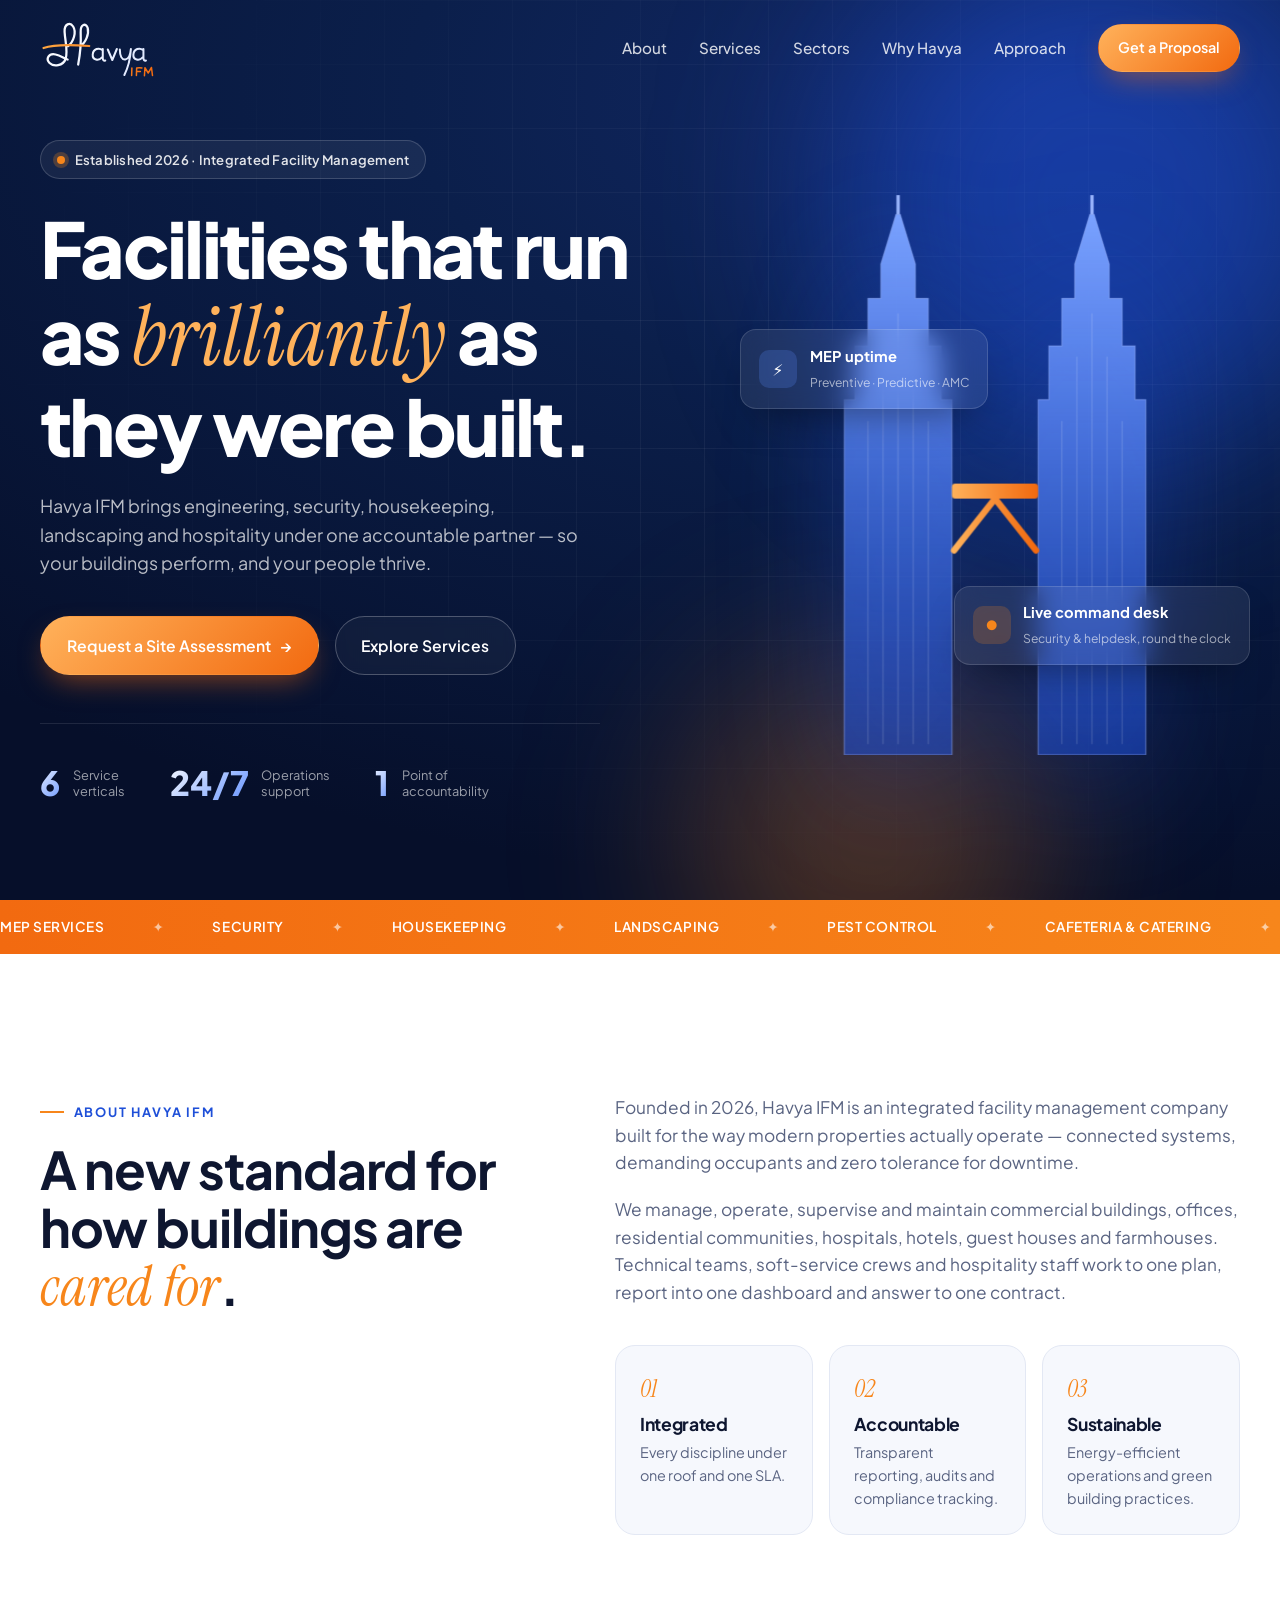
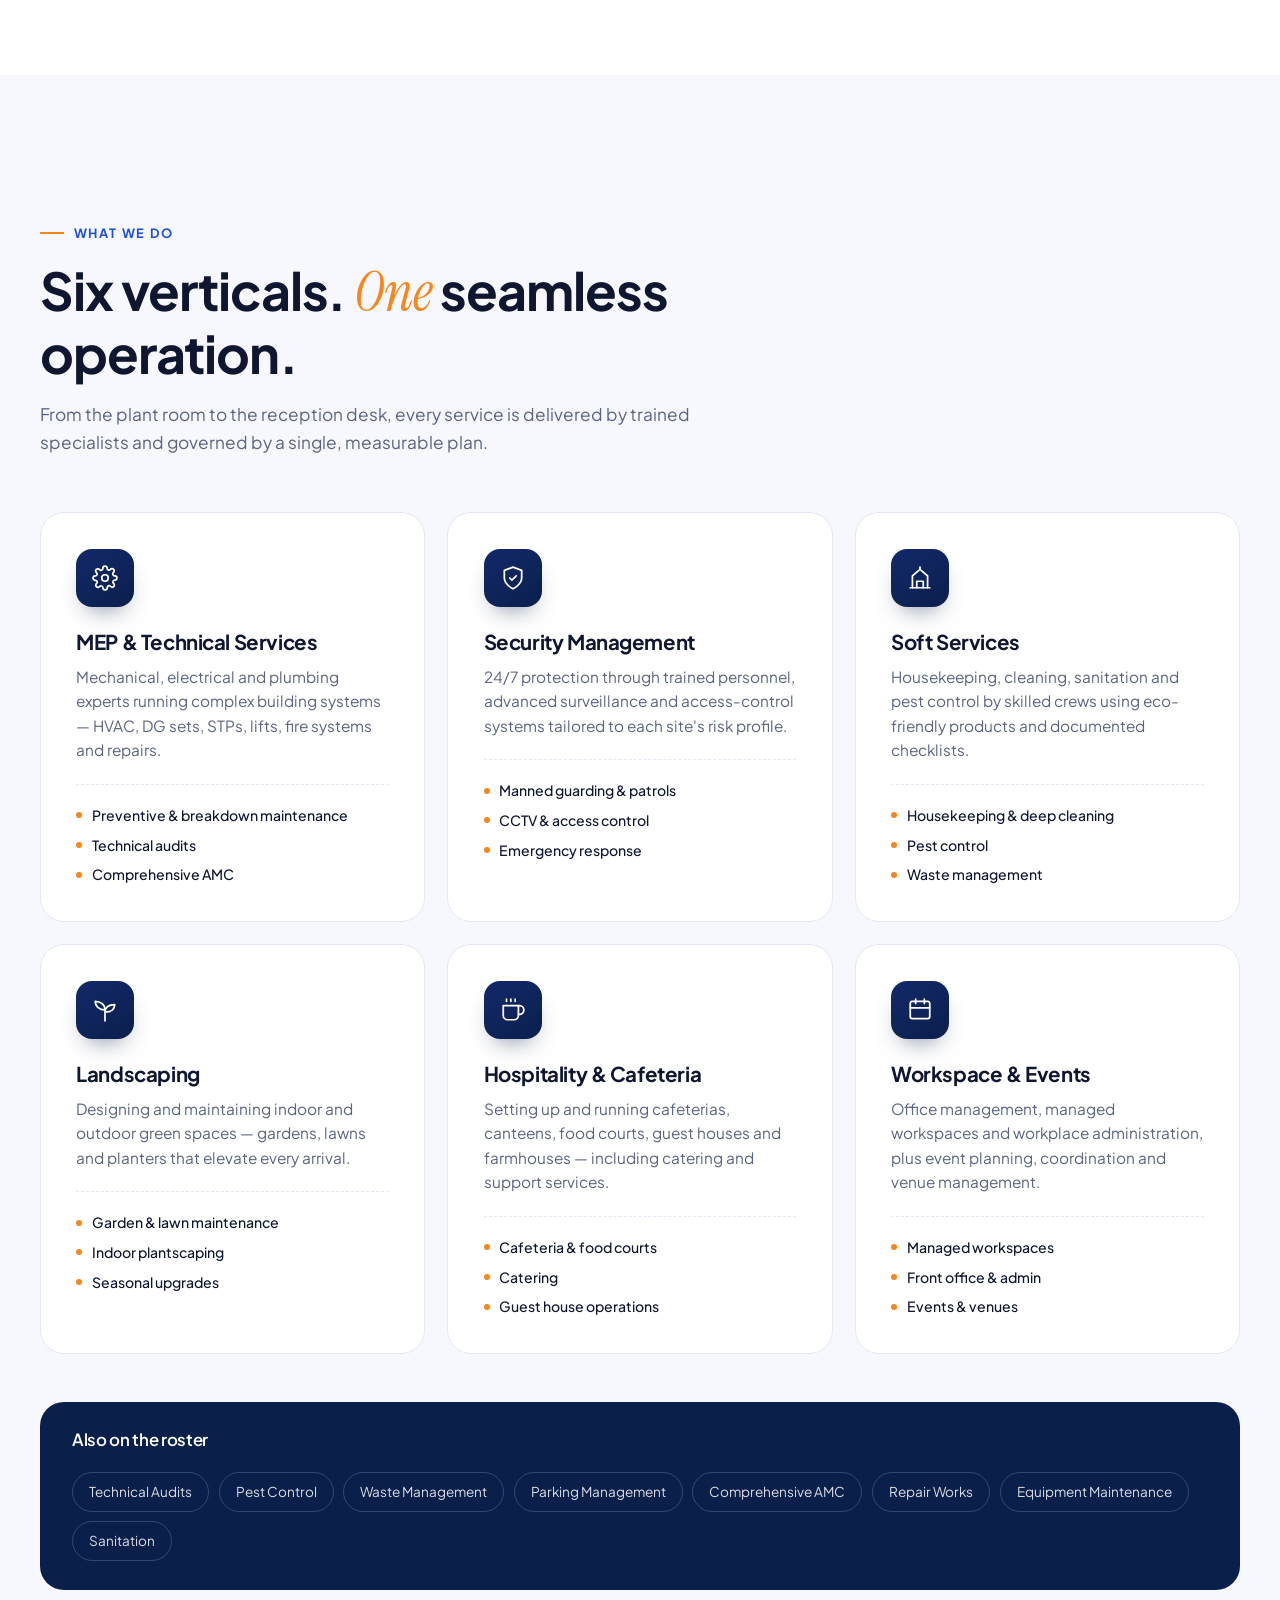
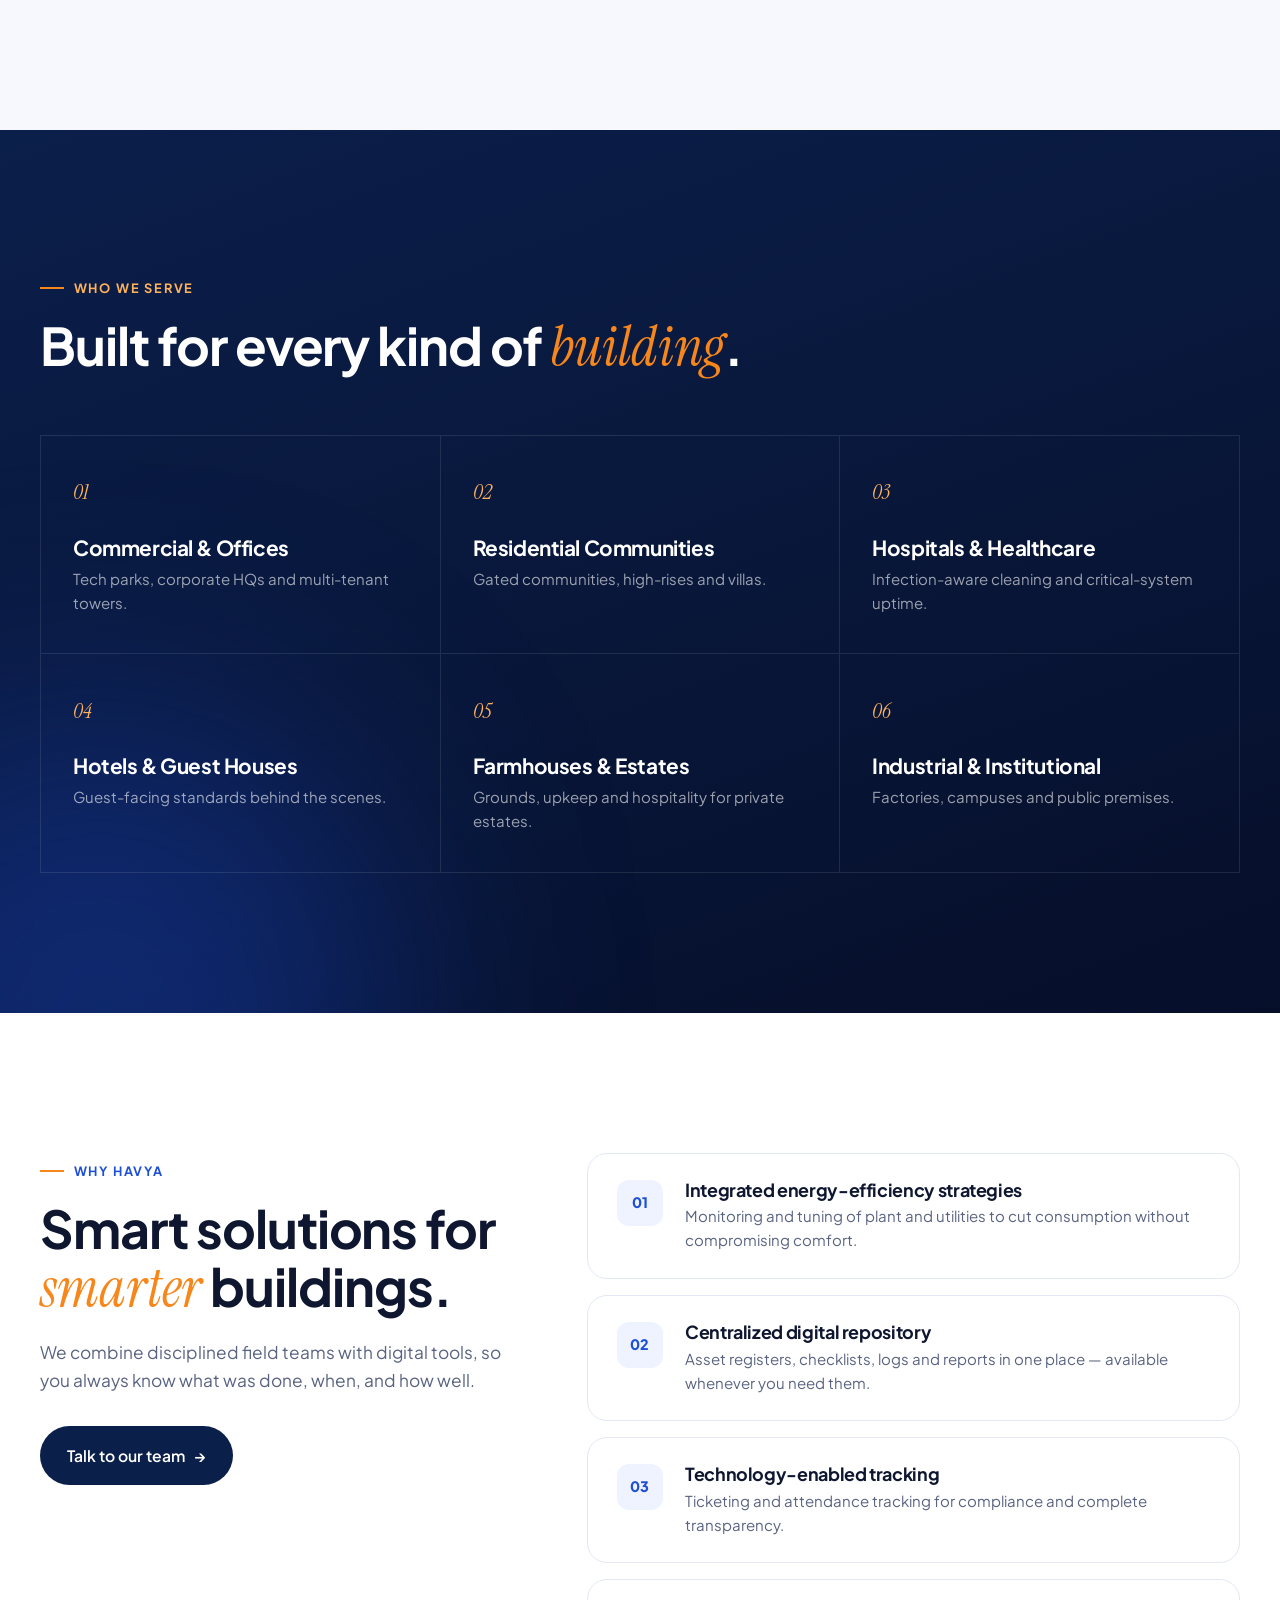
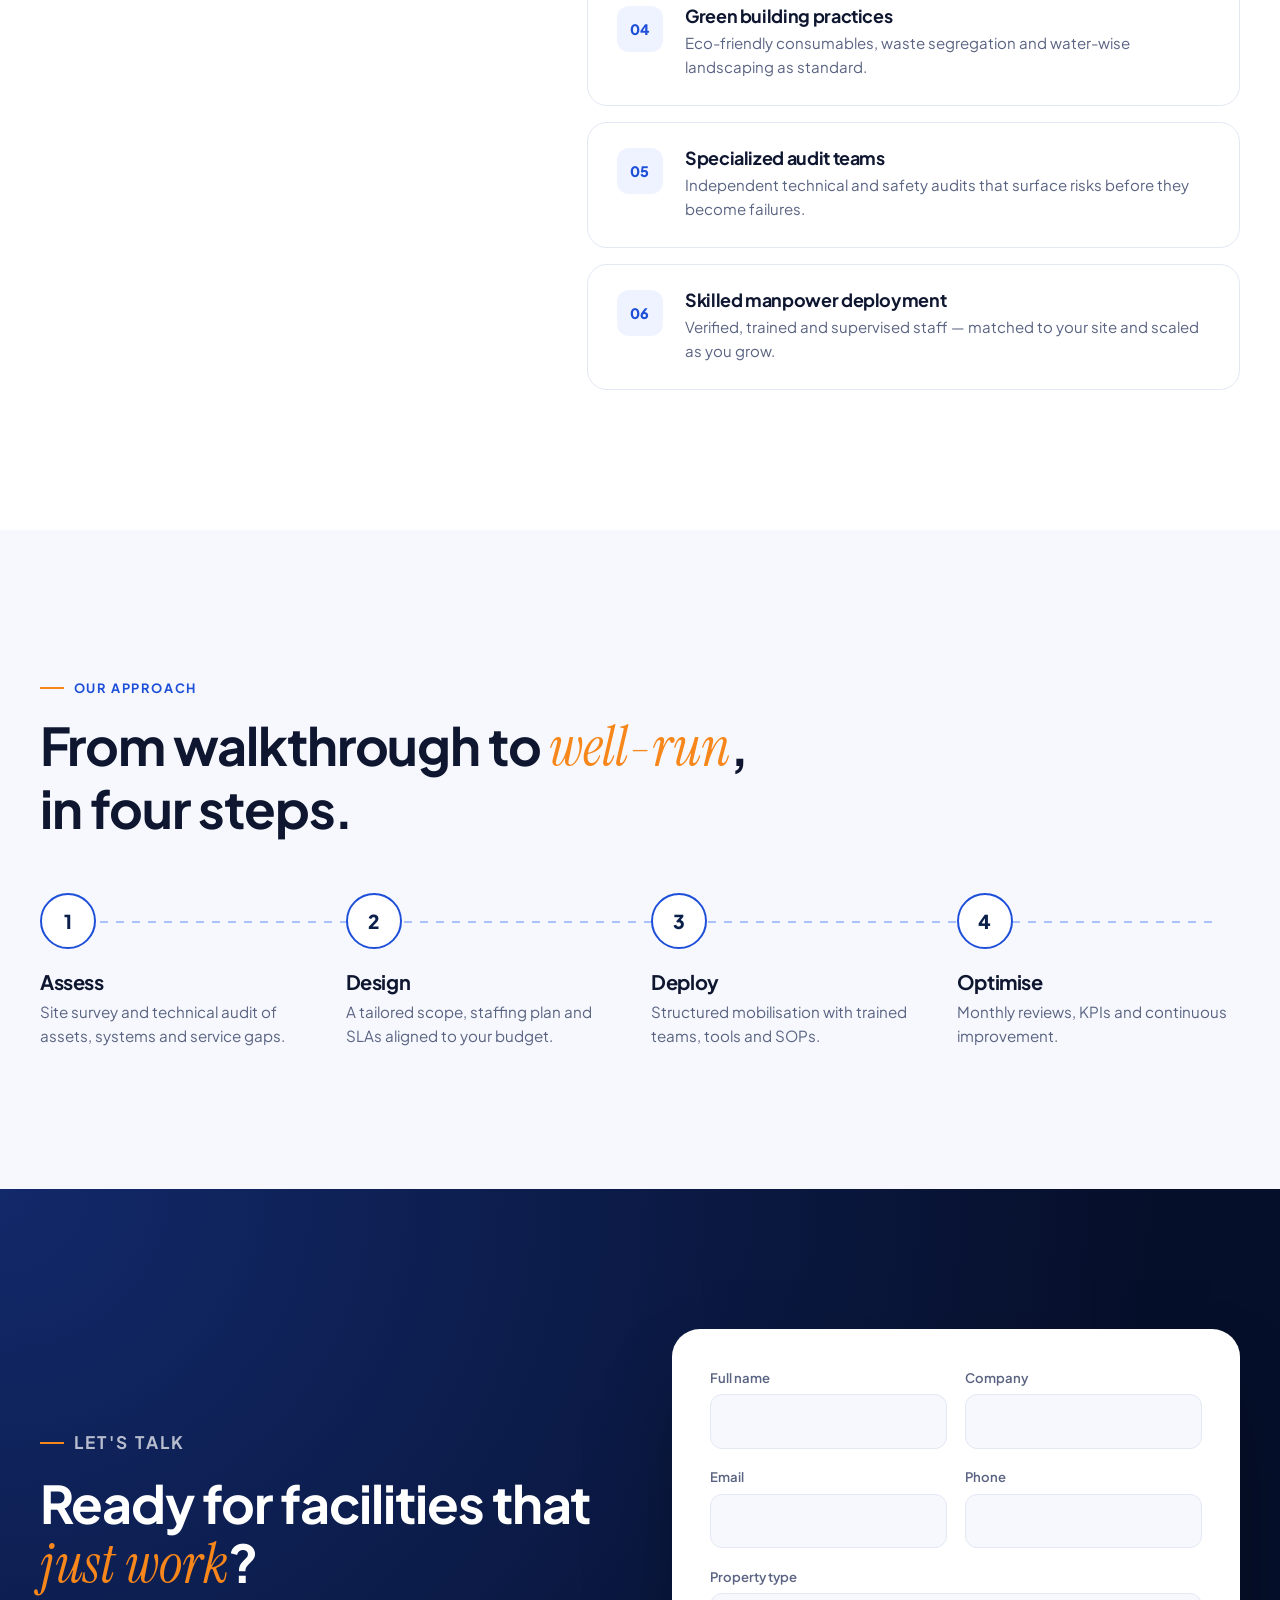
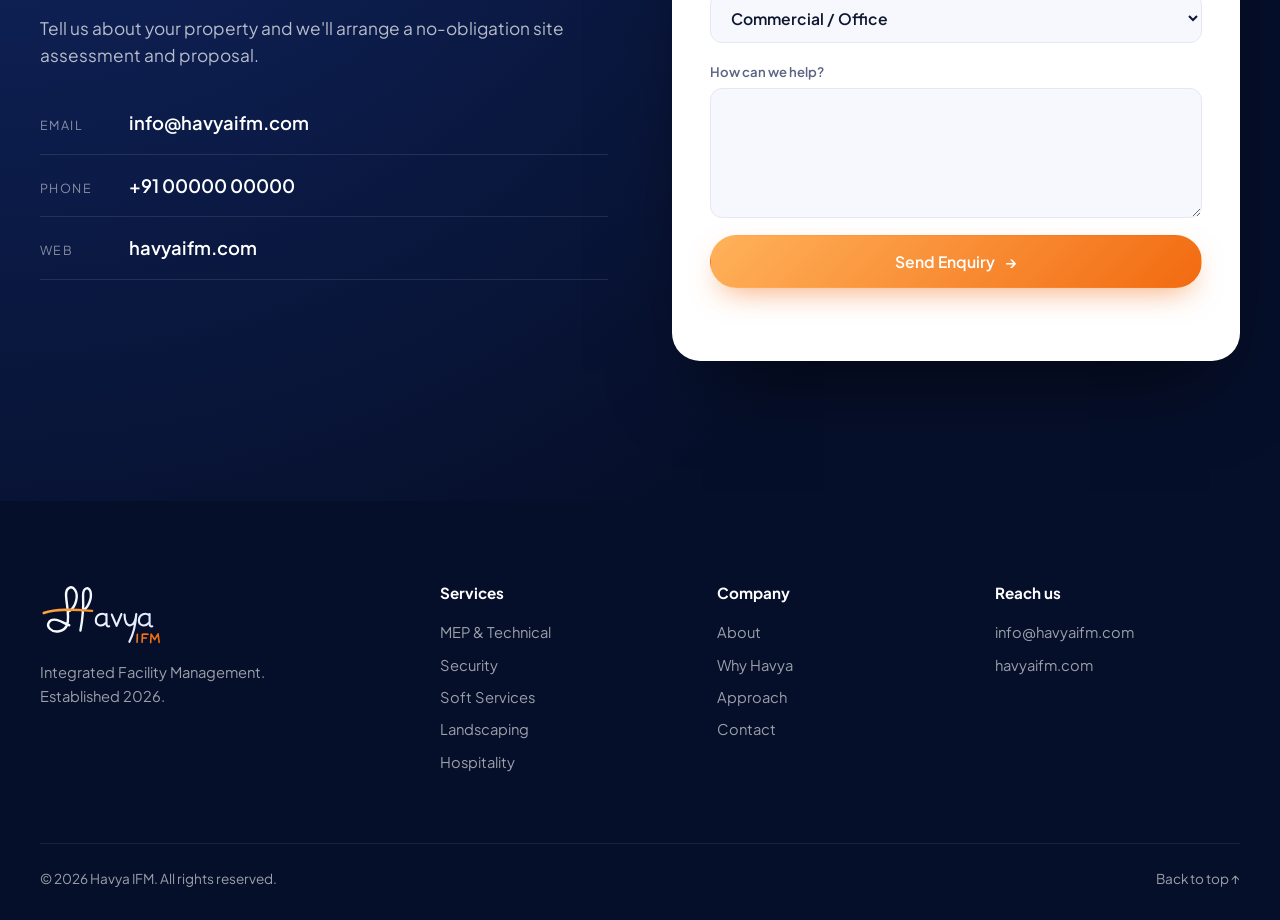
==== index.html @ 8928a9f3 "Havya IFM website: initial static site Co-Authored-By: Claude Opus 5.5 <noreply@anthropic.com>" ====
<!doctype html>
<html lang="en">
<head>
  <meta charset="utf-8">
  <meta name="viewport" content="width=device-width, initial-scale=1">
  <title>Havya IFM — Integrated Facility Management</title>
  <meta name="description" content="Havya IFM delivers integrated facility management — MEP, security, housekeeping, landscaping, hospitality and workspace services for commercial, residential, healthcare and hospitality properties. Established 2026.">
  <meta name="theme-color" content="#0B1F4B">
  <link rel="canonical" href="https://havyaifm.com/">
  <meta property="og:title" content="Havya IFM — Integrated Facility Management">
  <meta property="og:description" content="One partner for every building need. MEP, security, soft services, landscaping, hospitality and more.">
  <meta property="og:url" content="https://havyaifm.com/">
  <meta property="og:type" content="website">
  <link rel="icon" type="image/svg+xml" href="assets/favicon.svg">
  <link rel="preconnect" href="https://fonts.googleapis.com">
  <link rel="preconnect" href="https://fonts.gstatic.com" crossorigin>
  <link href="https://fonts.googleapis.com/css2?family=Plus+Jakarta+Sans:wght@400;500;600;700;800&family=Instrument+Serif:ital@0;1&display=swap" rel="stylesheet">
  <link rel="stylesheet" href="css/styles.css">
</head>
<body>

<!-- ============ HEADER ============ -->
<header class="nav" id="top">
  <div class="container nav__inner">
    <a href="#top" class="nav__brand" aria-label="Havya IFM home">
      <img class="logo logo--light" src="assets/logo-white.svg" alt="Havya IFM">
      <img class="logo logo--dark" src="assets/logo.svg" alt="" aria-hidden="true">
    </a>
    <nav class="nav__links" aria-label="Primary">
      <a href="#about">About</a>
      <a href="#services">Services</a>
      <a href="#sectors">Sectors</a>
      <a href="#why">Why Havya</a>
      <a href="#approach">Approach</a>
    </nav>
    <a href="#contact" class="btn btn--orange btn--sm nav__cta">Get a Proposal</a>
    <button class="nav__toggle" aria-label="Open menu" aria-expanded="false"><span></span><span></span></button>
  </div>
</header>

<!-- ============ HERO ============ -->
<section class="hero">
  <div class="hero__bg" aria-hidden="true">
    <div class="hero__grid"></div>
    <div class="hero__glow hero__glow--blue"></div>
    <div class="hero__glow hero__glow--orange"></div>
  </div>
  <div class="container hero__inner">
    <div class="hero__copy">
      <span class="badge"><span class="badge__dot"></span>Established 2026 · Integrated Facility Management</span>
      <h1>Facilities that run as <em>brilliantly</em> as they were built.</h1>
      <p class="lead">Havya IFM brings engineering, security, housekeeping, landscaping and hospitality under one accountable partner — so your buildings perform, and your people thrive.</p>
      <div class="hero__actions">
        <a href="#contact" class="btn btn--orange">Request a Site Assessment <span aria-hidden="true">→</span></a>
        <a href="#services" class="btn btn--ghost">Explore Services</a>
      </div>
      <ul class="hero__facts">
        <li><strong>6</strong><span>Service<br>verticals</span></li>
        <li><strong>24/7</strong><span>Operations<br>support</span></li>
        <li><strong>1</strong><span>Point of<br>accountability</span></li>
      </ul>
    </div>

    <div class="hero__visual" aria-hidden="true">
      <svg class="towers" viewBox="0 0 420 520" fill="none">
        <defs>
          <linearGradient id="tw" x1="0" y1="0" x2="0" y2="1">
            <stop offset="0" stop-color="#7AA2FF" stop-opacity="1"/>
            <stop offset="1" stop-color="#1E4FD8" stop-opacity=".55"/>
          </linearGradient>
          <linearGradient id="br" x1="0" x2="1">
            <stop offset="0" stop-color="#FFB25B"/><stop offset="1" stop-color="#F26A10"/>
          </linearGradient>
        </defs>
        <g class="tower tower--l">
          <path d="M70 520V190h10v-50h12v-44h12V64l14-46h4l14 46v32h12v44h12v50h10v330z" fill="url(#tw)" stroke="#9DB8FF" stroke-opacity=".5"/>
          <path d="M120 18V0" stroke="#9DB8FF" stroke-width="3"/>
          <g stroke="#fff" stroke-opacity=".18"><path d="M92 210v300M106 150v360M120 110v400M134 150v360M148 210v300"/></g>
        </g>
        <g class="tower tower--r">
          <path d="M250 520V190h10v-50h12v-44h12V64l14-46h4l14 46v32h12v44h12v50h10v330z" fill="url(#tw)" stroke="#9DB8FF" stroke-opacity=".5"/>
          <path d="M300 18V0" stroke="#9DB8FF" stroke-width="3"/>
          <g stroke="#fff" stroke-opacity=".18"><path d="M272 210v300M286 150v360M300 110v400M314 150v360M328 210v300"/></g>
        </g>
        <g class="bridge">
          <rect x="170" y="268" width="80" height="14" rx="3" fill="url(#br)"/>
          <path d="M210 282 172 330M210 282l38 48" stroke="url(#br)" stroke-width="6" stroke-linecap="round"/>
        </g>
      </svg>
      <div class="float-card float-card--a">
        <span class="float-card__icon">⚡</span>
        <div><strong>MEP uptime</strong><small>Preventive · Predictive · AMC</small></div>
      </div>
      <div class="float-card float-card--b">
        <span class="float-card__icon float-card__icon--orange">●</span>
        <div><strong>Live command desk</strong><small>Security & helpdesk, round the clock</small></div>
      </div>
    </div>
  </div>
</section>

<!-- ============ MARQUEE ============ -->
<div class="marquee" aria-hidden="true">
  <div class="marquee__track">
    <span>MEP Services</span><span>Security</span><span>Housekeeping</span><span>Landscaping</span><span>Pest Control</span><span>Cafeteria & Catering</span><span>Workspace Management</span><span>Technical Audits</span><span>Waste Management</span><span>Parking Management</span><span>AMC</span><span>Event Coordination</span>
    <span>MEP Services</span><span>Security</span><span>Housekeeping</span><span>Landscaping</span><span>Pest Control</span><span>Cafeteria & Catering</span><span>Workspace Management</span><span>Technical Audits</span><span>Waste Management</span><span>Parking Management</span><span>AMC</span><span>Event Coordination</span>
  </div>
</div>

<!-- ============ ABOUT ============ -->
<section class="section about" id="about">
  <div class="container about__grid">
    <div class="reveal">
      <p class="eyebrow">About Havya IFM</p>
      <h2>A new standard for how buildings are <em>cared for</em>.</h2>
    </div>
    <div class="about__body reveal">
      <p>Founded in 2026, Havya IFM is an integrated facility management company built for the way modern properties actually operate — connected systems, demanding occupants and zero tolerance for downtime.</p>
      <p>We manage, operate, supervise and maintain commercial buildings, offices, residential communities, hospitals, hotels, guest houses and farmhouses. Technical teams, soft-service crews and hospitality staff work to one plan, report into one dashboard and answer to one contract.</p>
      <div class="pillars">
        <div><span class="pillars__num">01</span><h3>Integrated</h3><p>Every discipline under one roof and one SLA.</p></div>
        <div><span class="pillars__num">02</span><h3>Accountable</h3><p>Transparent reporting, audits and compliance tracking.</p></div>
        <div><span class="pillars__num">03</span><h3>Sustainable</h3><p>Energy-efficient operations and green building practices.</p></div>
      </div>
    </div>
  </div>
</section>

<!-- ============ SERVICES ============ -->
<section class="section services" id="services">
  <div class="container">
    <div class="section__head reveal">
      <p class="eyebrow">What we do</p>
      <h2>Six verticals. <em>One</em> seamless operation.</h2>
      <p class="section__sub">From the plant room to the reception desk, every service is delivered by trained specialists and governed by a single, measurable plan.</p>
    </div>

    <div class="cards">
      <article class="card reveal">
        <div class="card__icon"><svg viewBox="0 0 24 24"><path d="M12 15a3 3 0 1 0 0-6 3 3 0 0 0 0 6Z"/><path d="M19.4 15a1.7 1.7 0 0 0 .3 1.8l.1.1a2 2 0 1 1-2.8 2.8l-.1-.1a1.7 1.7 0 0 0-1.8-.3 1.7 1.7 0 0 0-1 1.5V21a2 2 0 1 1-4 0v-.1a1.7 1.7 0 0 0-1.1-1.5 1.7 1.7 0 0 0-1.8.3l-.1.1a2 2 0 1 1-2.8-2.8l.1-.1a1.7 1.7 0 0 0 .3-1.8 1.7 1.7 0 0 0-1.5-1H3a2 2 0 1 1 0-4h.1a1.7 1.7 0 0 0 1.5-1.1 1.7 1.7 0 0 0-.3-1.8l-.1-.1a2 2 0 1 1 2.8-2.8l.1.1a1.7 1.7 0 0 0 1.8.3H9a1.7 1.7 0 0 0 1-1.5V3a2 2 0 1 1 4 0v.1a1.7 1.7 0 0 0 1 1.5 1.7 1.7 0 0 0 1.8-.3l.1-.1a2 2 0 1 1 2.8 2.8l-.1.1a1.7 1.7 0 0 0-.3 1.8V9a1.7 1.7 0 0 0 1.5 1H21a2 2 0 1 1 0 4h-.1a1.7 1.7 0 0 0-1.5 1Z"/></svg></div>
        <h3>MEP & Technical Services</h3>
        <p>Mechanical, electrical and plumbing experts running complex building systems — HVAC, DG sets, STPs, lifts, fire systems and repairs.</p>
        <ul><li>Preventive & breakdown maintenance</li><li>Technical audits</li><li>Comprehensive AMC</li></ul>
      </article>

      <article class="card reveal">
        <div class="card__icon"><svg viewBox="0 0 24 24"><path d="M12 22s8-4 8-10V5l-8-3-8 3v7c0 6 8 10 8 10Z"/><path d="m9 12 2 2 4-4"/></svg></div>
        <h3>Security Management</h3>
        <p>24/7 protection through trained personnel, advanced surveillance and access-control systems tailored to each site's risk profile.</p>
        <ul><li>Manned guarding & patrols</li><li>CCTV & access control</li><li>Emergency response</li></ul>
      </article>

      <article class="card reveal">
        <div class="card__icon"><svg viewBox="0 0 24 24"><path d="M3 21h18"/><path d="M5 21V10l7-6 7 6v11"/><path d="M9 21v-6h6v6"/><path d="M12 2v2"/></svg></div>
        <h3>Soft Services</h3>
        <p>Housekeeping, cleaning, sanitation and pest control by skilled crews using eco-friendly products and documented checklists.</p>
        <ul><li>Housekeeping & deep cleaning</li><li>Pest control</li><li>Waste management</li></ul>
      </article>

      <article class="card reveal">
        <div class="card__icon"><svg viewBox="0 0 24 24"><path d="M12 22V12"/><path d="M12 12C12 7 8 4 3 4c0 5 4 8 9 8Z"/><path d="M12 14c0-4 3-7 9-7 0 4-3 7-9 7Z"/></svg></div>
        <h3>Landscaping</h3>
        <p>Designing and maintaining indoor and outdoor green spaces — gardens, lawns and planters that elevate every arrival.</p>
        <ul><li>Garden & lawn maintenance</li><li>Indoor plantscaping</li><li>Seasonal upgrades</li></ul>
      </article>

      <article class="card reveal">
        <div class="card__icon"><svg viewBox="0 0 24 24"><path d="M17 8h1a4 4 0 1 1 0 8h-1"/><path d="M3 8h14v9a4 4 0 0 1-4 4H7a4 4 0 0 1-4-4Z"/><path d="M6 2v2M10 2v2M14 2v2"/></svg></div>
        <h3>Hospitality & Cafeteria</h3>
        <p>Setting up and running cafeterias, canteens, food courts, guest houses and farmhouses — including catering and support services.</p>
        <ul><li>Cafeteria & food courts</li><li>Catering</li><li>Guest house operations</li></ul>
      </article>

      <article class="card reveal">
        <div class="card__icon"><svg viewBox="0 0 24 24"><rect x="3" y="4" width="18" height="16" rx="2"/><path d="M3 10h18M8 2v4M16 2v4"/></svg></div>
        <h3>Workspace & Events</h3>
        <p>Office management, managed workspaces and workplace administration, plus event planning, coordination and venue management.</p>
        <ul><li>Managed workspaces</li><li>Front office & admin</li><li>Events & venues</li></ul>
      </article>
    </div>

    <div class="extras reveal">
      <h3>Also on the roster</h3>
      <div class="chips">
        <span>Technical Audits</span><span>Pest Control</span><span>Waste Management</span><span>Parking Management</span><span>Comprehensive AMC</span><span>Repair Works</span><span>Equipment Maintenance</span><span>Sanitation</span>
      </div>
    </div>
  </div>
</section>

<!-- ============ SECTORS ============ -->
<section class="section sectors" id="sectors">
  <div class="container">
    <div class="section__head section__head--light reveal">
      <p class="eyebrow eyebrow--orange">Who we serve</p>
      <h2>Built for every kind of <em>building</em>.</h2>
    </div>
    <div class="sector-grid">
      <div class="sector reveal"><span>01</span><h3>Commercial & Offices</h3><p>Tech parks, corporate HQs and multi-tenant towers.</p></div>
      <div class="sector reveal"><span>02</span><h3>Residential Communities</h3><p>Gated communities, high-rises and villas.</p></div>
      <div class="sector reveal"><span>03</span><h3>Hospitals & Healthcare</h3><p>Infection-aware cleaning and critical-system uptime.</p></div>
      <div class="sector reveal"><span>04</span><h3>Hotels & Guest Houses</h3><p>Guest-facing standards behind the scenes.</p></div>
      <div class="sector reveal"><span>05</span><h3>Farmhouses & Estates</h3><p>Grounds, upkeep and hospitality for private estates.</p></div>
      <div class="sector reveal"><span>06</span><h3>Industrial & Institutional</h3><p>Factories, campuses and public premises.</p></div>
    </div>
  </div>
</section>

<!-- ============ WHY ============ -->
<section class="section why" id="why">
  <div class="container why__grid">
    <div class="why__intro reveal">
      <p class="eyebrow">Why Havya</p>
      <h2>Smart solutions for <em>smarter</em> buildings.</h2>
      <p class="section__sub">We combine disciplined field teams with digital tools, so you always know what was done, when, and how well.</p>
      <a href="#contact" class="btn btn--blue">Talk to our team <span aria-hidden="true">→</span></a>
    </div>
    <ol class="why__list">
      <li class="reveal"><div><h3>Integrated energy-efficiency strategies</h3><p>Monitoring and tuning of plant and utilities to cut consumption without compromising comfort.</p></div></li>
      <li class="reveal"><div><h3>Centralized digital repository</h3><p>Asset registers, checklists, logs and reports in one place — available whenever you need them.</p></div></li>
      <li class="reveal"><div><h3>Technology-enabled tracking</h3><p>Ticketing and attendance tracking for compliance and complete transparency.</p></div></li>
      <li class="reveal"><div><h3>Green building practices</h3><p>Eco-friendly consumables, waste segregation and water-wise landscaping as standard.</p></div></li>
      <li class="reveal"><div><h3>Specialized audit teams</h3><p>Independent technical and safety audits that surface risks before they become failures.</p></div></li>
      <li class="reveal"><div><h3>Skilled manpower deployment</h3><p>Verified, trained and supervised staff — matched to your site and scaled as you grow.</p></div></li>
    </ol>
  </div>
</section>

<!-- ============ APPROACH ============ -->
<section class="section approach" id="approach">
  <div class="container">
    <div class="section__head reveal">
      <p class="eyebrow">Our approach</p>
      <h2>From walkthrough to <em>well-run</em>, in four steps.</h2>
    </div>
    <div class="steps">
      <div class="step reveal"><span class="step__n">1</span><h3>Assess</h3><p>Site survey and technical audit of assets, systems and service gaps.</p></div>
      <div class="step reveal"><span class="step__n">2</span><h3>Design</h3><p>A tailored scope, staffing plan and SLAs aligned to your budget.</p></div>
      <div class="step reveal"><span class="step__n">3</span><h3>Deploy</h3><p>Structured mobilisation with trained teams, tools and SOPs.</p></div>
      <div class="step reveal"><span class="step__n">4</span><h3>Optimise</h3><p>Monthly reviews, KPIs and continuous improvement.</p></div>
    </div>
  </div>
</section>

<!-- ============ CTA / CONTACT ============ -->
<section class="section contact" id="contact">
  <div class="container contact__wrap">
    <div class="contact__info reveal">
      <p class="eyebrow eyebrow--orange">Let's talk</p>
      <h2>Ready for facilities that <em>just work</em>?</h2>
      <p>Tell us about your property and we'll arrange a no-obligation site assessment and proposal.</p>
      <ul class="contact__list">
        <li><span>Email</span><a href="mailto:info@havyaifm.com">info@havyaifm.com</a></li>
        <li><span>Phone</span><a href="tel:+910000000000">+91 00000 00000</a></li>
        <li><span>Web</span><a href="https://havyaifm.com">havyaifm.com</a></li>
      </ul>
    </div>
    <form class="form reveal" id="contactForm" novalidate>
      <div class="form__row">
        <label>Full name<input name="name" required autocomplete="name"></label>
        <label>Company<input name="company" autocomplete="organization"></label>
      </div>
      <div class="form__row">
        <label>Email<input type="email" name="email" required autocomplete="email"></label>
        <label>Phone<input type="tel" name="phone" autocomplete="tel"></label>
      </div>
      <label>Property type
        <select name="type">
          <option>Commercial / Office</option><option>Residential community</option><option>Hospital / Healthcare</option><option>Hotel / Guest house</option><option>Farmhouse / Estate</option><option>Industrial / Institutional</option>
        </select>
      </label>
      <label>How can we help?<textarea name="message" rows="4" required></textarea></label>
      <button class="btn btn--orange btn--block" type="submit">Send Enquiry <span aria-hidden="true">→</span></button>
      <p class="form__note" role="status"></p>
    </form>
  </div>
</section>

<!-- ============ FOOTER ============ -->
<footer class="footer">
  <div class="container footer__grid">
    <div>
      <img class="footer__logo" src="assets/logo-white.svg" alt="Havya IFM">
      <p>Integrated Facility Management.<br>Established 2026.</p>
    </div>
    <div><h4>Services</h4><a href="#services">MEP & Technical</a><a href="#services">Security</a><a href="#services">Soft Services</a><a href="#services">Landscaping</a><a href="#services">Hospitality</a></div>
    <div><h4>Company</h4><a href="#about">About</a><a href="#why">Why Havya</a><a href="#approach">Approach</a><a href="#contact">Contact</a></div>
    <div><h4>Reach us</h4><a href="mailto:info@havyaifm.com">info@havyaifm.com</a><a href="https://havyaifm.com">havyaifm.com</a></div>
  </div>
  <div class="container footer__bottom">
    <span>© <span id="year">2026</span> Havya IFM. All rights reserved.</span>
    <a href="#top">Back to top ↑</a>
  </div>
</footer>

<script src="js/main.js"></script>
</body>
</html>
---- css/styles.css ----
:root{
  --navy-950:#060F2A;
  --navy-900:#0B1F4B;
  --navy-800:#12296A;
  --blue-600:#1E4FD8;
  --blue-400:#5B8CFF;
  --blue-50:#EEF3FF;
  --orange-500:#F7861B;
  --orange-600:#F26A10;
  --orange-300:#FFB25B;
  --ink:#0E1630;
  --muted:#5A6482;
  --line:#E3E8F4;
  --bg:#FFFFFF;
  --bg-soft:#F6F8FD;
  --radius:20px;
  --shadow:0 20px 50px -20px rgba(11,31,75,.25);
  --sans:"Plus Jakarta Sans",system-ui,-apple-system,"Segoe UI",sans-serif;
  --serif:"Instrument Serif",Georgia,serif;
}
*{box-sizing:border-box;margin:0;padding:0}
html{scroll-behavior:smooth;scroll-padding-top:84px}
body{font-family:var(--sans);color:var(--ink);background:var(--bg);line-height:1.6;-webkit-font-smoothing:antialiased;overflow-x:hidden}
img,svg{display:block;max-width:100%}
a{color:inherit;text-decoration:none}
ul,ol{list-style:none}
em{font-family:var(--serif);font-style:italic;font-weight:400;color:var(--orange-500);letter-spacing:0}
h1,h2,h3{line-height:1.12;letter-spacing:-.02em}
h2{font-size:clamp(2rem,4.2vw,3.25rem);font-weight:700}
h2 em{font-size:1.08em}
.container{width:min(1200px,100% - 32px);margin-inline:auto}

/* Buttons */
.btn{display:inline-flex;align-items:center;gap:.6rem;justify-content:center;padding:1rem 1.6rem;border-radius:999px;font-weight:600;font-size:.98rem;border:1px solid transparent;transition:transform .25s,box-shadow .25s,background .25s,color .25s;cursor:pointer;font-family:inherit}
.btn span{transition:transform .25s}
.btn:hover span{transform:translateX(4px)}
.btn--orange{background:linear-gradient(135deg,var(--orange-300),var(--orange-600));color:#fff;box-shadow:0 12px 30px -10px rgba(242,106,16,.6)}
.btn--orange:hover{transform:translateY(-2px);box-shadow:0 18px 36px -12px rgba(242,106,16,.7)}
.btn--ghost{border-color:rgba(255,255,255,.25);color:#fff;background:rgba(255,255,255,.04);backdrop-filter:blur(6px)}
.btn--ghost:hover{background:rgba(255,255,255,.12)}
.btn--blue{background:var(--navy-900);color:#fff}
.btn--blue:hover{background:var(--blue-600);transform:translateY(-2px)}
.btn--sm{padding:.7rem 1.2rem;font-size:.9rem}
.btn--block{width:100%}

/* Nav */
.nav{position:fixed;inset:0 0 auto;z-index:50;transition:background .3s,box-shadow .3s,padding .3s;padding:18px 0}
.nav__inner{display:flex;align-items:center;gap:2rem}
.nav__brand{display:block;position:relative;height:60px;width:118px;flex:none}
.logo{height:60px;width:auto;position:absolute;inset:0;transition:opacity .3s}
.logo--dark{opacity:0}
.nav__links{display:flex;gap:2rem;margin-left:auto;font-weight:500;font-size:.95rem;color:rgba(255,255,255,.82)}
.nav__links a{position:relative;padding:.3rem 0}
.nav__links a::after{content:"";position:absolute;left:0;bottom:-2px;height:2px;width:0;background:var(--orange-500);transition:width .3s}
.nav__links a:hover::after{width:100%}
.nav__links a:hover{color:#fff}
.nav.is-scrolled{background:rgba(255,255,255,.88);backdrop-filter:blur(14px);box-shadow:0 1px 0 var(--line);padding:10px 0}
.nav.is-scrolled .logo--light{opacity:0}
.nav.is-scrolled .logo--dark{opacity:1}
.nav.is-scrolled .nav__links{color:var(--muted)}
.nav.is-scrolled .nav__links a:hover{color:var(--navy-900)}
.nav__toggle{display:none;margin-left:auto;background:none;border:0;width:44px;height:44px;cursor:pointer;position:relative}
.nav__toggle span{position:absolute;left:10px;right:10px;height:2px;background:#fff;transition:.3s}
.nav__toggle span:first-child{top:17px}.nav__toggle span:last-child{top:25px}
.nav.is-scrolled .nav__toggle span{background:var(--navy-900)}

/* Hero */
.hero{position:relative;min-height:100vh;background:radial-gradient(120% 90% at 80% 10%,var(--navy-800) 0%,var(--navy-900) 40%,var(--navy-950) 100%);color:#fff;overflow:hidden;display:flex;align-items:center;padding:140px 0 90px}
.hero__bg{position:absolute;inset:0;pointer-events:none}
.hero__grid{position:absolute;inset:0;background-image:linear-gradient(rgba(255,255,255,.05) 1px,transparent 1px),linear-gradient(90deg,rgba(255,255,255,.05) 1px,transparent 1px);background-size:64px 64px;mask-image:radial-gradient(ellipse at 70% 40%,#000 20%,transparent 75%)}
.hero__glow{position:absolute;border-radius:50%;filter:blur(90px)}
.hero__glow--blue{width:520px;height:520px;background:rgba(30,79,216,.55);right:-80px;top:-60px}
.hero__glow--orange{width:360px;height:360px;background:rgba(247,134,27,.28);right:18%;bottom:-120px}
.hero__inner{position:relative;display:grid;grid-template-columns:1.15fr .85fr;gap:3rem;align-items:center}
.badge{display:inline-flex;align-items:center;gap:.6rem;padding:.5rem 1rem;border-radius:999px;border:1px solid rgba(255,255,255,.16);background:rgba(255,255,255,.06);font-size:.82rem;font-weight:600;letter-spacing:.02em;color:rgba(255,255,255,.88)}
.badge__dot{width:8px;height:8px;border-radius:50%;background:var(--orange-500);box-shadow:0 0 0 4px rgba(247,134,27,.25);animation:pulse 2s infinite}
@keyframes pulse{50%{box-shadow:0 0 0 8px rgba(247,134,27,0)}}
.hero h1{font-size:clamp(2.1rem,6vw,4.9rem);font-weight:800;margin:1.6rem 0 1.4rem;letter-spacing:-.035em}
.hero h1 em{font-size:1.08em;color:var(--orange-300)}
.lead{font-size:clamp(1.05rem,1.4vw,1.2rem);color:rgba(255,255,255,.72);max-width:560px}
.hero__actions{display:flex;flex-wrap:wrap;gap:1rem;margin:2.4rem 0 3rem}
.hero__facts{display:flex;gap:2.8rem;padding-top:2rem;border-top:1px solid rgba(255,255,255,.1);max-width:560px}
.hero__facts li{display:flex;align-items:center;gap:.8rem}
.hero__facts strong{font-size:2.1rem;font-weight:800;background:linear-gradient(135deg,#fff,var(--blue-400));-webkit-background-clip:text;background-clip:text;color:transparent}
.hero__facts span{font-size:.8rem;color:rgba(255,255,255,.6);line-height:1.3}
.hero__visual{position:relative;height:560px}
.towers{position:absolute;left:50%;bottom:0;height:100%;transform:translateX(-50%);filter:drop-shadow(0 30px 60px rgba(30,79,216,.45))}
.tower{animation:rise 1.4s cubic-bezier(.2,.8,.2,1) both}
.tower--r{animation-delay:.15s}
.bridge{animation:fadeIn 1s .9s both}
@keyframes rise{from{transform:translateY(60px);opacity:0}}
@keyframes fadeIn{from{opacity:0}}
.float-card{position:absolute;display:flex;align-items:center;gap:.8rem;padding:.9rem 1.1rem;border-radius:16px;background:rgba(255,255,255,.08);border:1px solid rgba(255,255,255,.14);backdrop-filter:blur(14px);box-shadow:0 20px 40px -20px rgba(0,0,0,.5);animation:float 6s ease-in-out infinite}
.float-card strong{display:block;font-size:.92rem}
.float-card small{color:rgba(255,255,255,.62);font-size:.76rem}
.float-card__icon{display:grid;place-items:center;width:38px;height:38px;border-radius:10px;background:rgba(91,140,255,.22);font-size:1rem}
.float-card__icon--orange{background:rgba(247,134,27,.2);color:var(--orange-500);font-size:.8rem}
.float-card--a{left:-10px;top:24%}
.float-card--b{right:-10px;bottom:16%;animation-delay:-3s}
@keyframes float{50%{transform:translateY(-12px)}}

/* Marquee */
.marquee{background:var(--orange-500);background:linear-gradient(90deg,var(--orange-600),var(--orange-500));color:#fff;overflow:hidden;padding:1rem 0;font-weight:600;letter-spacing:.04em;text-transform:uppercase;font-size:.85rem}
.marquee__track{display:flex;gap:3rem;width:max-content;animation:scroll 40s linear infinite}
.marquee__track span{display:flex;align-items:center;gap:3rem;white-space:nowrap}
.marquee__track span::after{content:"✦";opacity:.6}
@keyframes scroll{to{transform:translateX(-50%)}}

/* Sections */
.section{padding:clamp(80px,11vw,140px) 0}
.eyebrow{display:inline-flex;align-items:center;gap:.6rem;font-size:.8rem;font-weight:700;letter-spacing:.14em;text-transform:uppercase;color:var(--blue-600);margin-bottom:1.1rem}
.eyebrow::before{content:"";width:24px;height:2px;background:var(--orange-500)}
.eyebrow--orange{color:var(--orange-300)}
.section__head{max-width:720px;margin-bottom:3.5rem}
.section__sub{color:var(--muted);font-size:1.08rem;margin-top:1.2rem}
.section__head--light h2{color:#fff}

/* About */
.about__grid{display:grid;grid-template-columns:.9fr 1.1fr;gap:4rem;align-items:start}
.about__body>p{color:var(--muted);font-size:1.08rem;margin-bottom:1.2rem}
.pillars{display:grid;grid-template-columns:repeat(3,1fr);gap:1rem;margin-top:2.4rem}
.pillars>div{padding:1.5rem;border:1px solid var(--line);border-radius:var(--radius);background:var(--bg-soft);transition:transform .3s,border-color .3s}
.pillars>div:hover{transform:translateY(-4px);border-color:var(--blue-400)}
.pillars__num{font-family:var(--serif);font-style:italic;font-size:1.5rem;color:var(--orange-500)}
.pillars h3{font-size:1.1rem;margin:.4rem 0}
.pillars p{font-size:.9rem;color:var(--muted)}

/* Services */
.services{background:var(--bg-soft)}
.cards{display:grid;grid-template-columns:repeat(3,1fr);gap:1.4rem}
.card{position:relative;padding:2.2rem;border-radius:24px;background:#fff;border:1px solid var(--line);transition:transform .35s,box-shadow .35s,border-color .35s;overflow:hidden}
.card::before{content:"";position:absolute;inset:0 0 auto;height:4px;background:linear-gradient(90deg,var(--blue-600),var(--orange-500));transform:scaleX(0);transform-origin:left;transition:transform .45s}
.card:hover{transform:translateY(-6px);box-shadow:var(--shadow);border-color:transparent}
.card:hover::before{transform:scaleX(1)}
.card__icon{width:58px;height:58px;border-radius:16px;display:grid;place-items:center;background:linear-gradient(145deg,var(--navy-800),var(--navy-900));margin-bottom:1.5rem;box-shadow:0 12px 24px -12px rgba(11,31,75,.6)}
.card__icon svg{width:26px;height:26px;fill:none;stroke:#fff;stroke-width:1.6;stroke-linecap:round;stroke-linejoin:round}
.card:hover .card__icon{background:linear-gradient(145deg,var(--orange-300),var(--orange-600))}
.card h3{font-size:1.28rem;margin-bottom:.7rem}
.card p{color:var(--muted);font-size:.96rem}
.card ul{margin-top:1.3rem;padding-top:1.2rem;border-top:1px dashed var(--line);display:grid;gap:.45rem}
.card li{font-size:.88rem;font-weight:500;display:flex;gap:.6rem;align-items:center}
.card li::before{content:"";width:6px;height:6px;border-radius:50%;background:var(--orange-500);flex:none}
.extras{margin-top:3rem;display:flex;flex-wrap:wrap;align-items:center;gap:1.4rem;padding:1.8rem 2rem;border-radius:24px;background:var(--navy-900);color:#fff}
.extras h3{font-size:1.05rem;font-weight:600;white-space:nowrap}
.chips{display:flex;flex-wrap:wrap;gap:.6rem}
.chips span{padding:.5rem 1rem;border-radius:999px;border:1px solid rgba(255,255,255,.18);font-size:.85rem;color:rgba(255,255,255,.85);transition:background .25s,border-color .25s}
.chips span:hover{background:var(--orange-500);border-color:var(--orange-500)}

/* Sectors */
.sectors{background:linear-gradient(160deg,var(--navy-900),var(--navy-950));color:#fff;position:relative;overflow:hidden}
.sectors::after{content:"";position:absolute;width:600px;height:600px;border-radius:50%;background:rgba(30,79,216,.35);filter:blur(120px);left:-200px;bottom:-300px}
.sector-grid{display:grid;grid-template-columns:repeat(3,1fr);border-top:1px solid rgba(255,255,255,.1);border-left:1px solid rgba(255,255,255,.1);position:relative;z-index:1}
.sector{padding:2.4rem 2rem;border-right:1px solid rgba(255,255,255,.1);border-bottom:1px solid rgba(255,255,255,.1);transition:background .35s}
.sector:hover{background:rgba(255,255,255,.04)}
.sector span{font-family:var(--serif);font-style:italic;color:var(--orange-300);font-size:1.4rem}
.sector h3{font-size:1.3rem;margin:1.6rem 0 .5rem}
.sector p{color:rgba(255,255,255,.6);font-size:.94rem}

/* Why */
.why__grid{display:grid;grid-template-columns:.85fr 1.15fr;gap:4rem;align-items:start}
.why__intro{position:sticky;top:120px}
.why__intro .btn{margin-top:2rem}
.why__list{counter-reset:w;display:grid;gap:1rem}
.why__list li{counter-increment:w;display:flex;gap:1.4rem;padding:1.6rem 1.8rem;border-radius:20px;border:1px solid var(--line);transition:border-color .3s,box-shadow .3s,transform .3s}
.why__list li::before{content:counter(w,decimal-leading-zero);font-weight:800;font-size:.9rem;color:var(--blue-600);background:var(--blue-50);border-radius:12px;min-width:46px;height:46px;display:grid;place-items:center}
.why__list li:hover{border-color:var(--orange-500);box-shadow:var(--shadow);transform:translateX(6px)}
.why__list h3{font-size:1.12rem;margin-bottom:.3rem}
.why__list p{color:var(--muted);font-size:.94rem}

/* Approach */
.approach{background:var(--bg-soft)}
.steps{display:grid;grid-template-columns:repeat(4,1fr);gap:1.4rem;position:relative}
.steps::before{content:"";position:absolute;top:28px;left:28px;right:28px;height:2px;background:repeating-linear-gradient(90deg,var(--blue-400) 0 8px,transparent 8px 16px);opacity:.5}
.step{position:relative}
.step__n{display:grid;place-items:center;width:56px;height:56px;border-radius:50%;background:#fff;border:2px solid var(--blue-600);color:var(--navy-900);font-weight:800;font-size:1.2rem;margin-bottom:1.4rem;position:relative;z-index:1;transition:background .3s,color .3s,border-color .3s}
.step:hover .step__n{background:var(--orange-500);border-color:var(--orange-500);color:#fff}
.step h3{font-size:1.25rem;margin-bottom:.4rem}
.step p{color:var(--muted);font-size:.95rem}

/* Contact */
.contact{background:radial-gradient(90% 120% at 0% 0%,var(--navy-800),var(--navy-950));color:#fff}
.contact__wrap{display:grid;grid-template-columns:1fr 1fr;gap:4rem;align-items:center}
.contact__info>p{color:rgba(255,255,255,.7);font-size:1.08rem;margin-top:1.2rem}
.contact__list{margin-top:2.4rem;display:grid;gap:1rem}
.contact__list li{display:flex;gap:1.2rem;align-items:baseline;padding-bottom:1rem;border-bottom:1px solid rgba(255,255,255,.1)}
.contact__list span{width:70px;font-size:.78rem;letter-spacing:.12em;text-transform:uppercase;color:rgba(255,255,255,.5)}
.contact__list a{font-size:1.15rem;font-weight:600}
.contact__list a:hover{color:var(--orange-300)}
.form{background:#fff;color:var(--ink);padding:2.4rem;border-radius:28px;box-shadow:0 40px 80px -30px rgba(0,0,0,.6);display:grid;gap:1.1rem}
.form__row{display:grid;grid-template-columns:1fr 1fr;gap:1.1rem}
.form label{display:grid;gap:.4rem;font-size:.82rem;font-weight:600;color:var(--muted)}
.form input,.form select,.form textarea{font:inherit;font-size:.98rem;color:var(--ink);padding:.85rem 1rem;border-radius:12px;border:1px solid var(--line);background:var(--bg-soft);transition:border-color .2s,box-shadow .2s;width:100%}
.form textarea{resize:vertical}
.form input:focus,.form select:focus,.form textarea:focus{outline:none;border-color:var(--blue-600);box-shadow:0 0 0 4px rgba(30,79,216,.12);background:#fff}
.form .is-invalid{border-color:#d93636}
.form__note{font-size:.88rem;text-align:center;min-height:1.2em;color:var(--blue-600)}

/* Footer */
.footer{background:var(--navy-950);color:rgba(255,255,255,.6);padding:80px 0 30px;font-size:.92rem}
.footer__grid{display:grid;grid-template-columns:1.5fr 1fr 1fr 1fr;gap:2rem}
.footer__logo{height:64px;width:auto;margin-bottom:1rem}
.footer h4{color:#fff;font-size:.95rem;margin-bottom:1rem}
.footer__grid a{display:block;margin-bottom:.55rem;transition:color .2s}
.footer__grid a:hover{color:var(--orange-300)}
.footer__bottom{display:flex;justify-content:space-between;flex-wrap:wrap;gap:1rem;margin-top:60px;padding-top:24px;border-top:1px solid rgba(255,255,255,.08);font-size:.85rem}

/* Reveal */
.reveal{opacity:0;transform:translateY(28px);transition:opacity .8s cubic-bezier(.2,.8,.2,1),transform .8s cubic-bezier(.2,.8,.2,1)}
.reveal.is-in{opacity:1;transform:none}

/* Responsive */
@media (max-width:1024px){
  .hero__inner{grid-template-columns:1fr}
  .hero__visual{height:420px}
  .cards{grid-template-columns:repeat(2,1fr)}
  .about__grid,.why__grid,.contact__wrap{grid-template-columns:1fr;gap:2.5rem}
  .why__intro{position:static}
  .steps{grid-template-columns:repeat(2,1fr);row-gap:2.5rem}
  .steps::before{display:none}
  .footer__grid{grid-template-columns:1fr 1fr}
}
@media (max-width:860px){
  .nav__links,.nav__cta{display:none}
  .nav__toggle{display:block}
  .nav.is-open{background:#fff}
  .nav.is-open .logo--light{opacity:0}.nav.is-open .logo--dark{opacity:1}
  .nav.is-open .nav__toggle span{background:var(--navy-900)}
  .nav.is-open .nav__toggle span:first-child{transform:translateY(4px) rotate(45deg)}
  .nav.is-open .nav__toggle span:last-child{transform:translateY(-4px) rotate(-45deg)}
  .nav.is-open .nav__links{display:flex;position:absolute;top:100%;left:0;right:0;flex-direction:column;gap:0;background:#fff;padding:.5rem 16px 1.5rem;color:var(--navy-900);box-shadow:0 20px 30px -20px rgba(0,0,0,.3)}
  .nav.is-open .nav__links a{padding:1rem 0;border-bottom:1px solid var(--line)}
  .sector-grid{grid-template-columns:1fr 1fr}
}
@media (max-width:640px){
  .cards,.pillars,.sector-grid,.steps,.form__row,.footer__grid{grid-template-columns:1fr}
  .hero{padding-top:120px}
  .hero__facts{gap:1.4rem}
  .hero__facts strong{font-size:1.6rem}
  .hero__visual{height:340px}
  .float-card{display:none}
  .card,.form{padding:1.6rem}
  .extras{padding:1.5rem}
}
@media (prefers-reduced-motion:reduce){
  *,*::before,*::after{animation:none!important;transition:none!important}
  .reveal{opacity:1;transform:none}
}
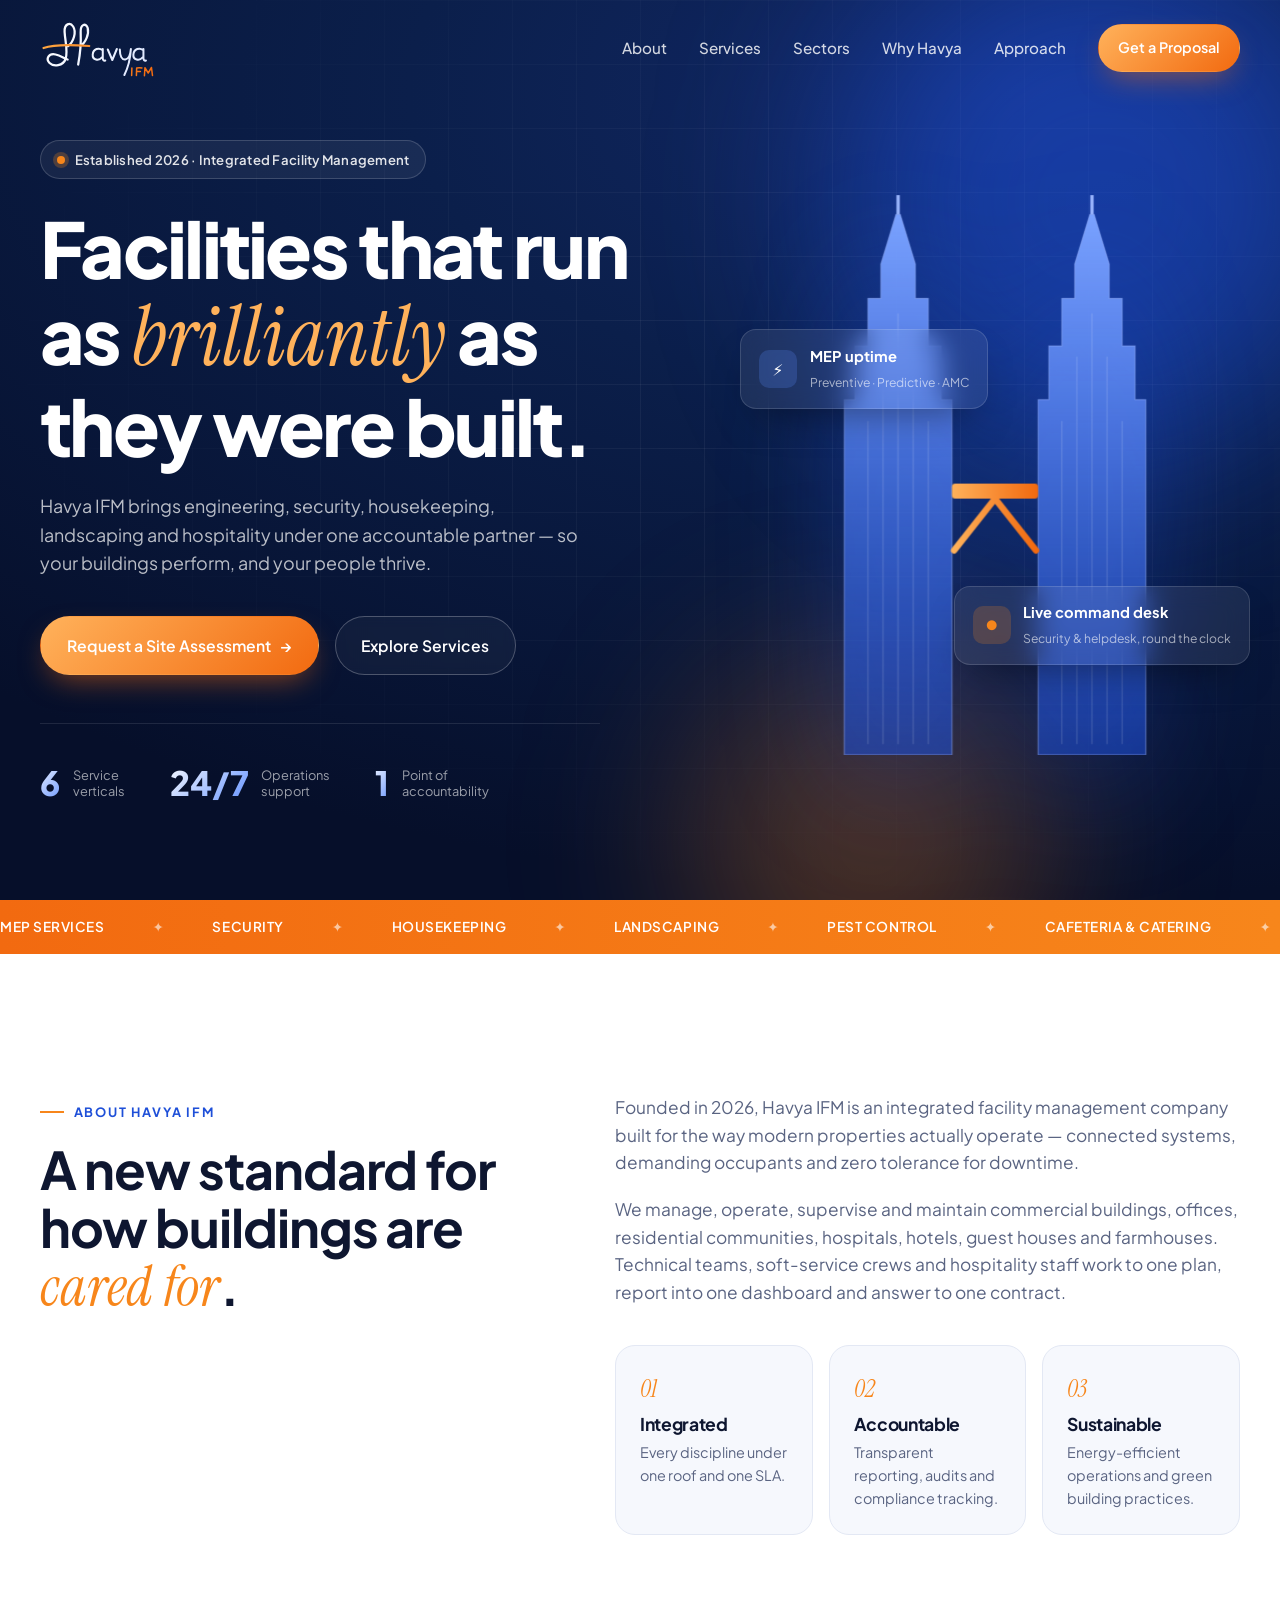
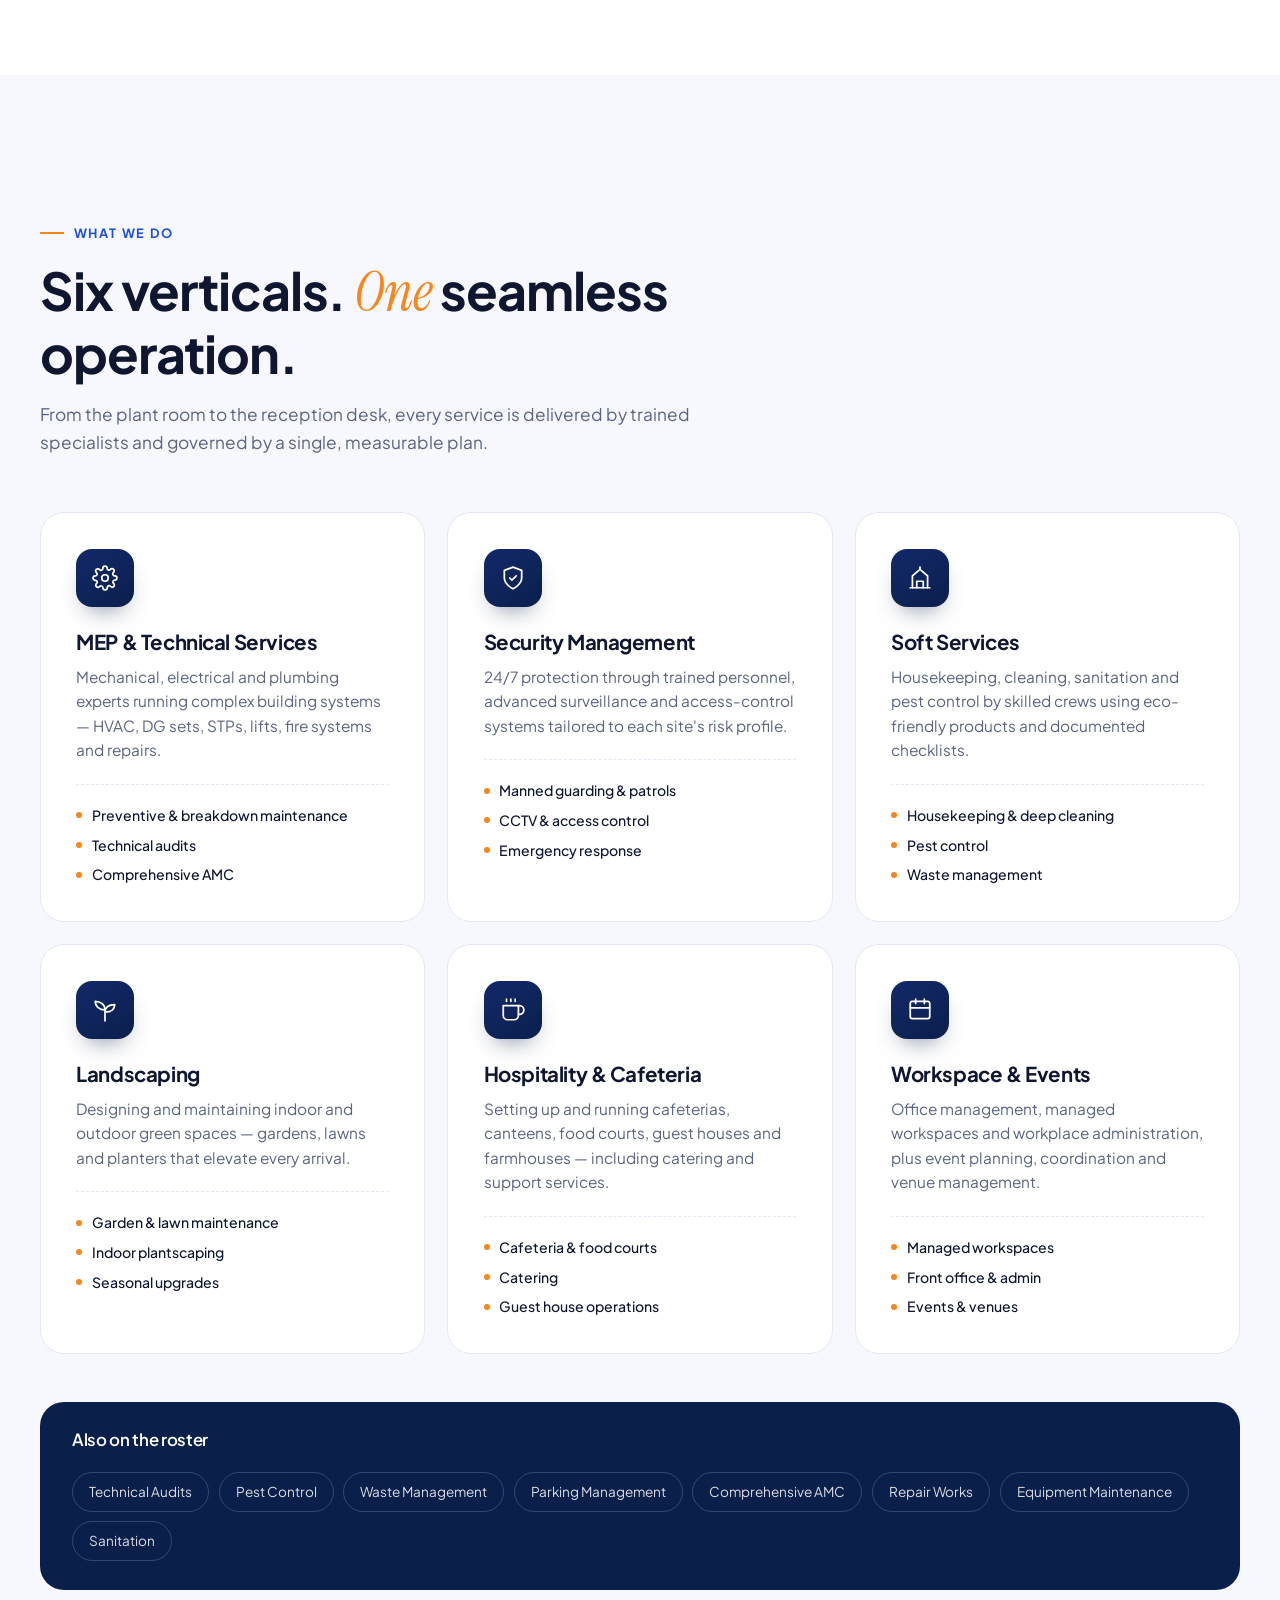
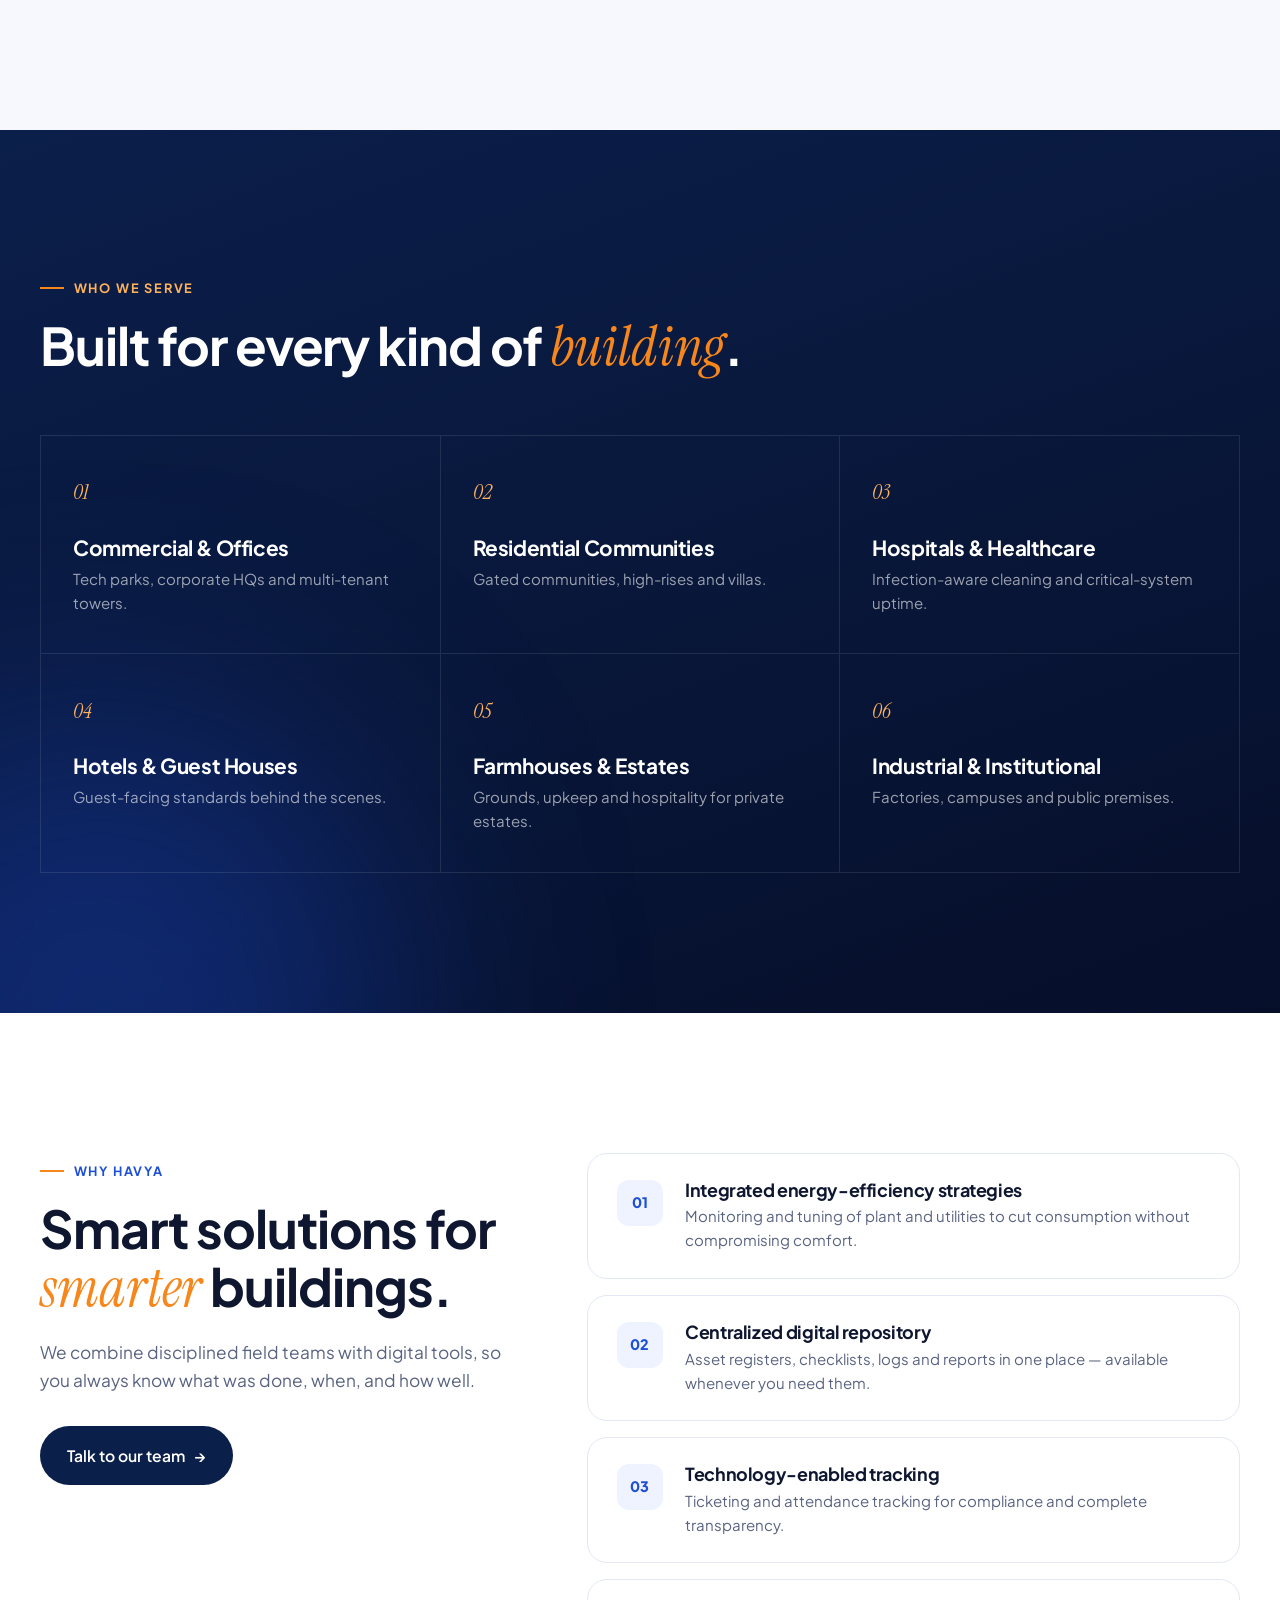
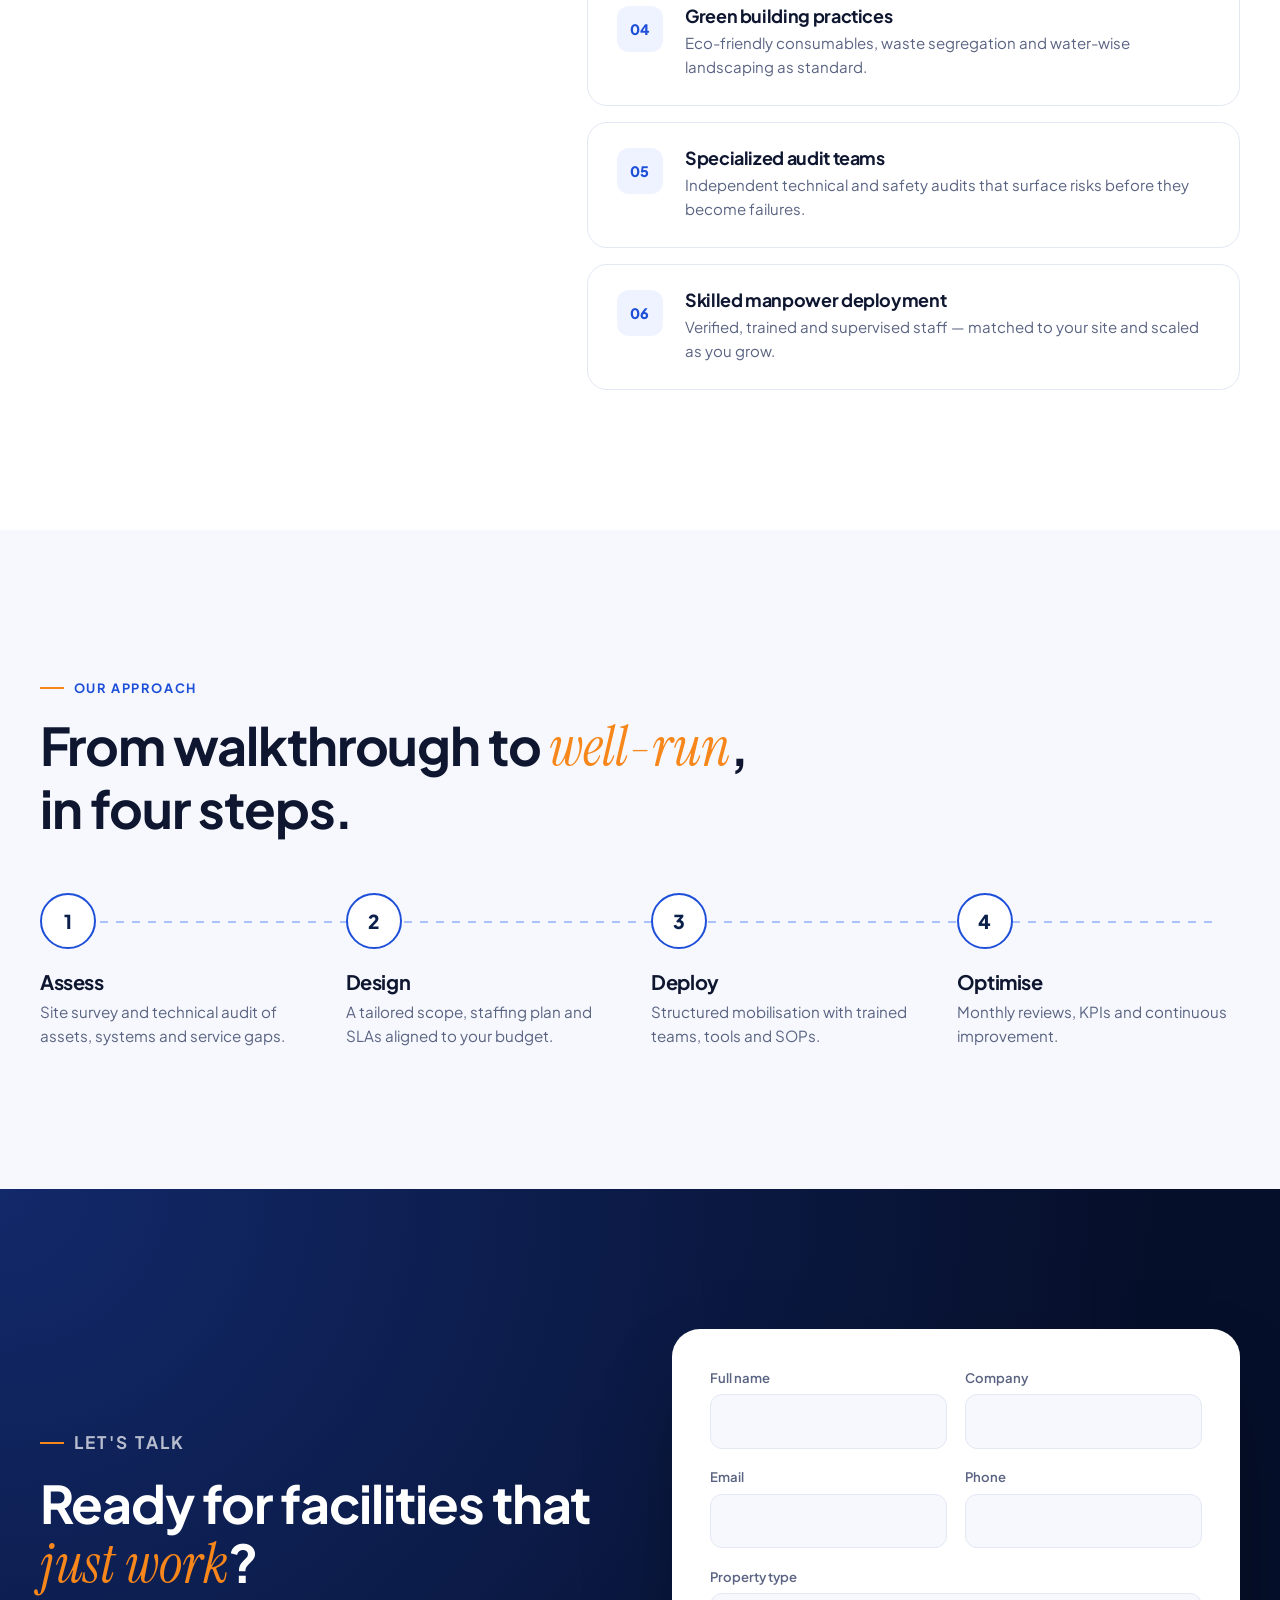
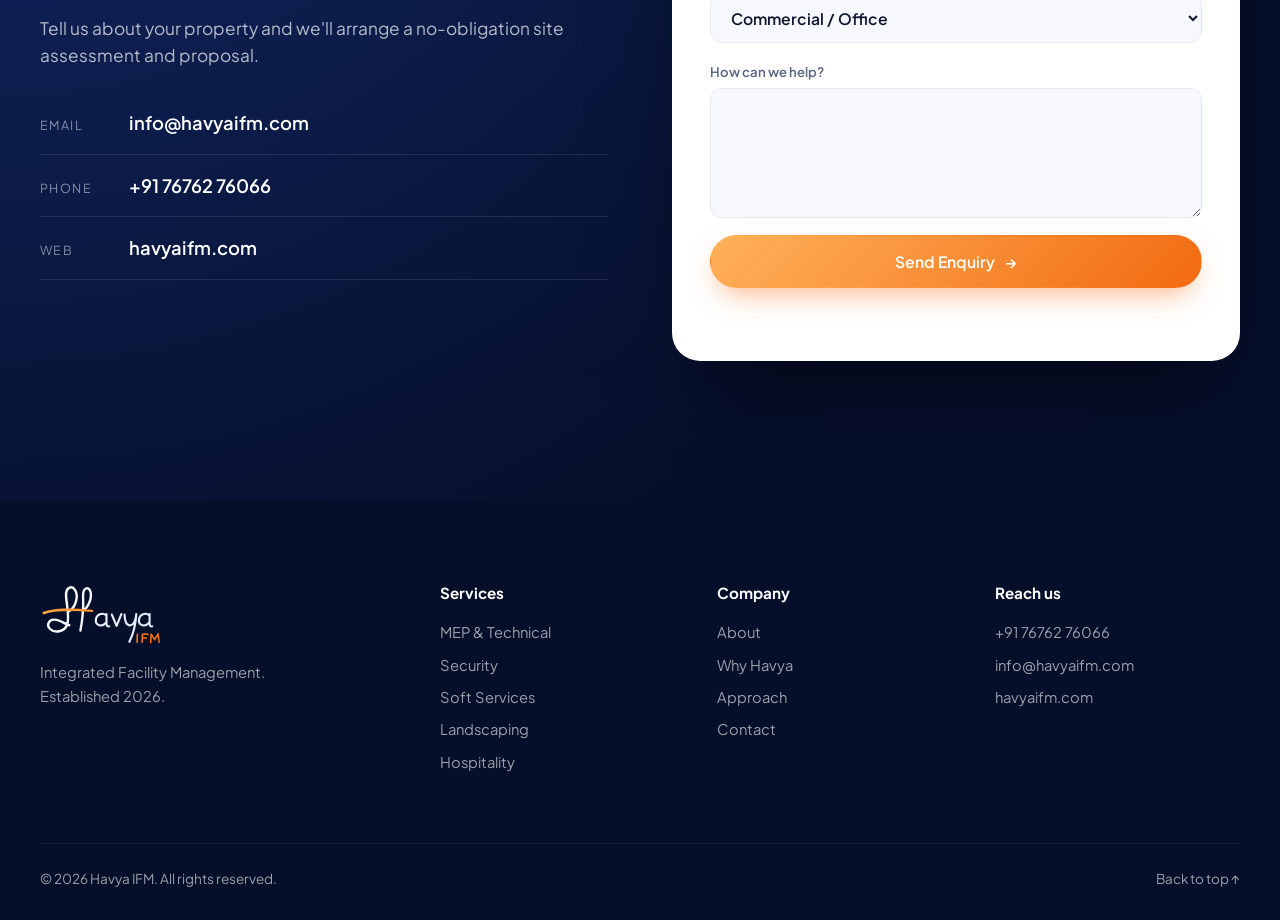
==== commit a324fedb: "Add contact phone number Co-Authored-By: Claude Opus 5.5 <noreply@anthropic.com>" ====
--- a/index.html
+++ b/index.html
@@ -251,7 +251,7 @@
       <p>Tell us about your property and we'll arrange a no-obligation site assessment and proposal.</p>
       <ul class="contact__list">
         <li><span>Email</span><a href="mailto:info@havyaifm.com">info@havyaifm.com</a></li>
-        <li><span>Phone</span><a href="tel:+910000000000">+91 00000 00000</a></li>
+        <li><span>Phone</span><a href="tel:+917676276066">+91 76762 76066</a></li>
         <li><span>Web</span><a href="https://havyaifm.com">havyaifm.com</a></li>
       </ul>
     </div>
@@ -285,7 +285,7 @@
     </div>
     <div><h4>Services</h4><a href="#services">MEP & Technical</a><a href="#services">Security</a><a href="#services">Soft Services</a><a href="#services">Landscaping</a><a href="#services">Hospitality</a></div>
     <div><h4>Company</h4><a href="#about">About</a><a href="#why">Why Havya</a><a href="#approach">Approach</a><a href="#contact">Contact</a></div>
-    <div><h4>Reach us</h4><a href="mailto:info@havyaifm.com">info@havyaifm.com</a><a href="https://havyaifm.com">havyaifm.com</a></div>
+    <div><h4>Reach us</h4><a href="tel:+917676276066">+91 76762 76066</a><a href="mailto:info@havyaifm.com">info@havyaifm.com</a><a href="https://havyaifm.com">havyaifm.com</a></div>
   </div>
   <div class="container footer__bottom">
     <span>© <span id="year">2026</span> Havya IFM. All rights reserved.</span>
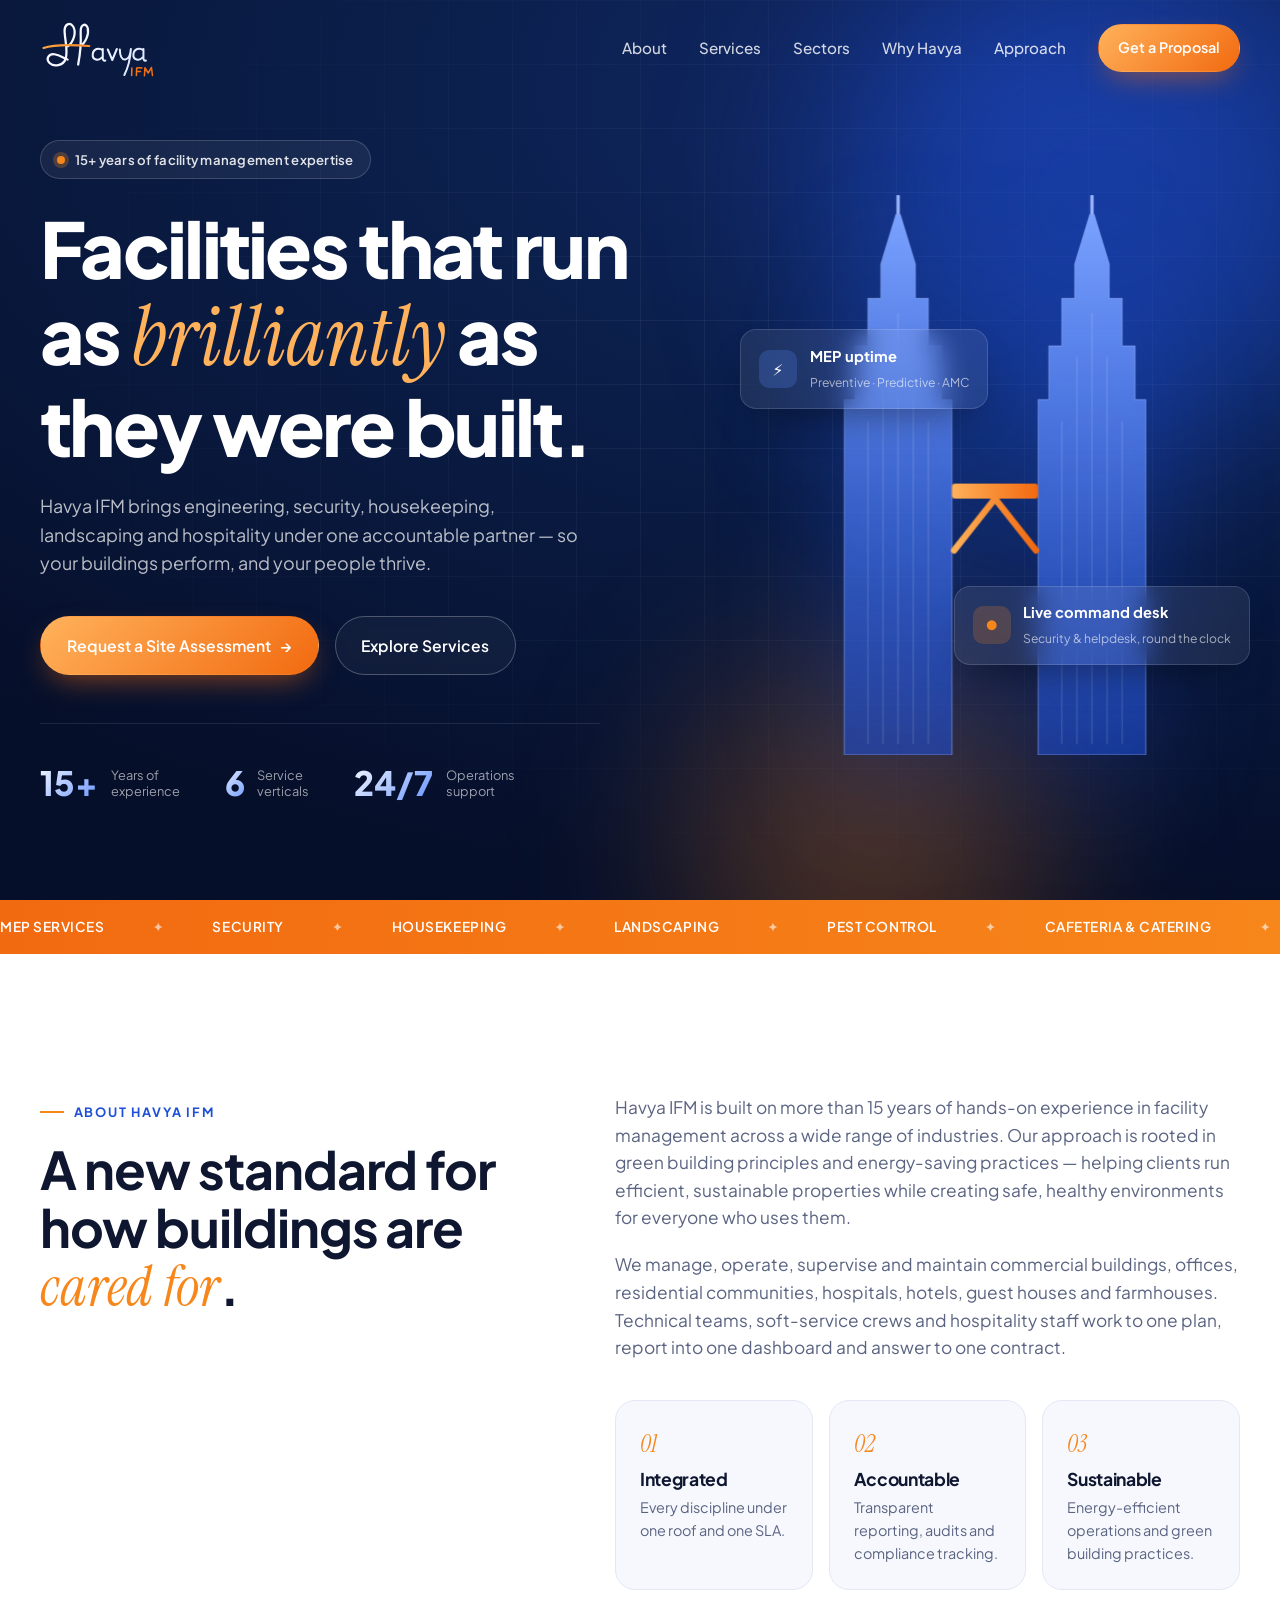
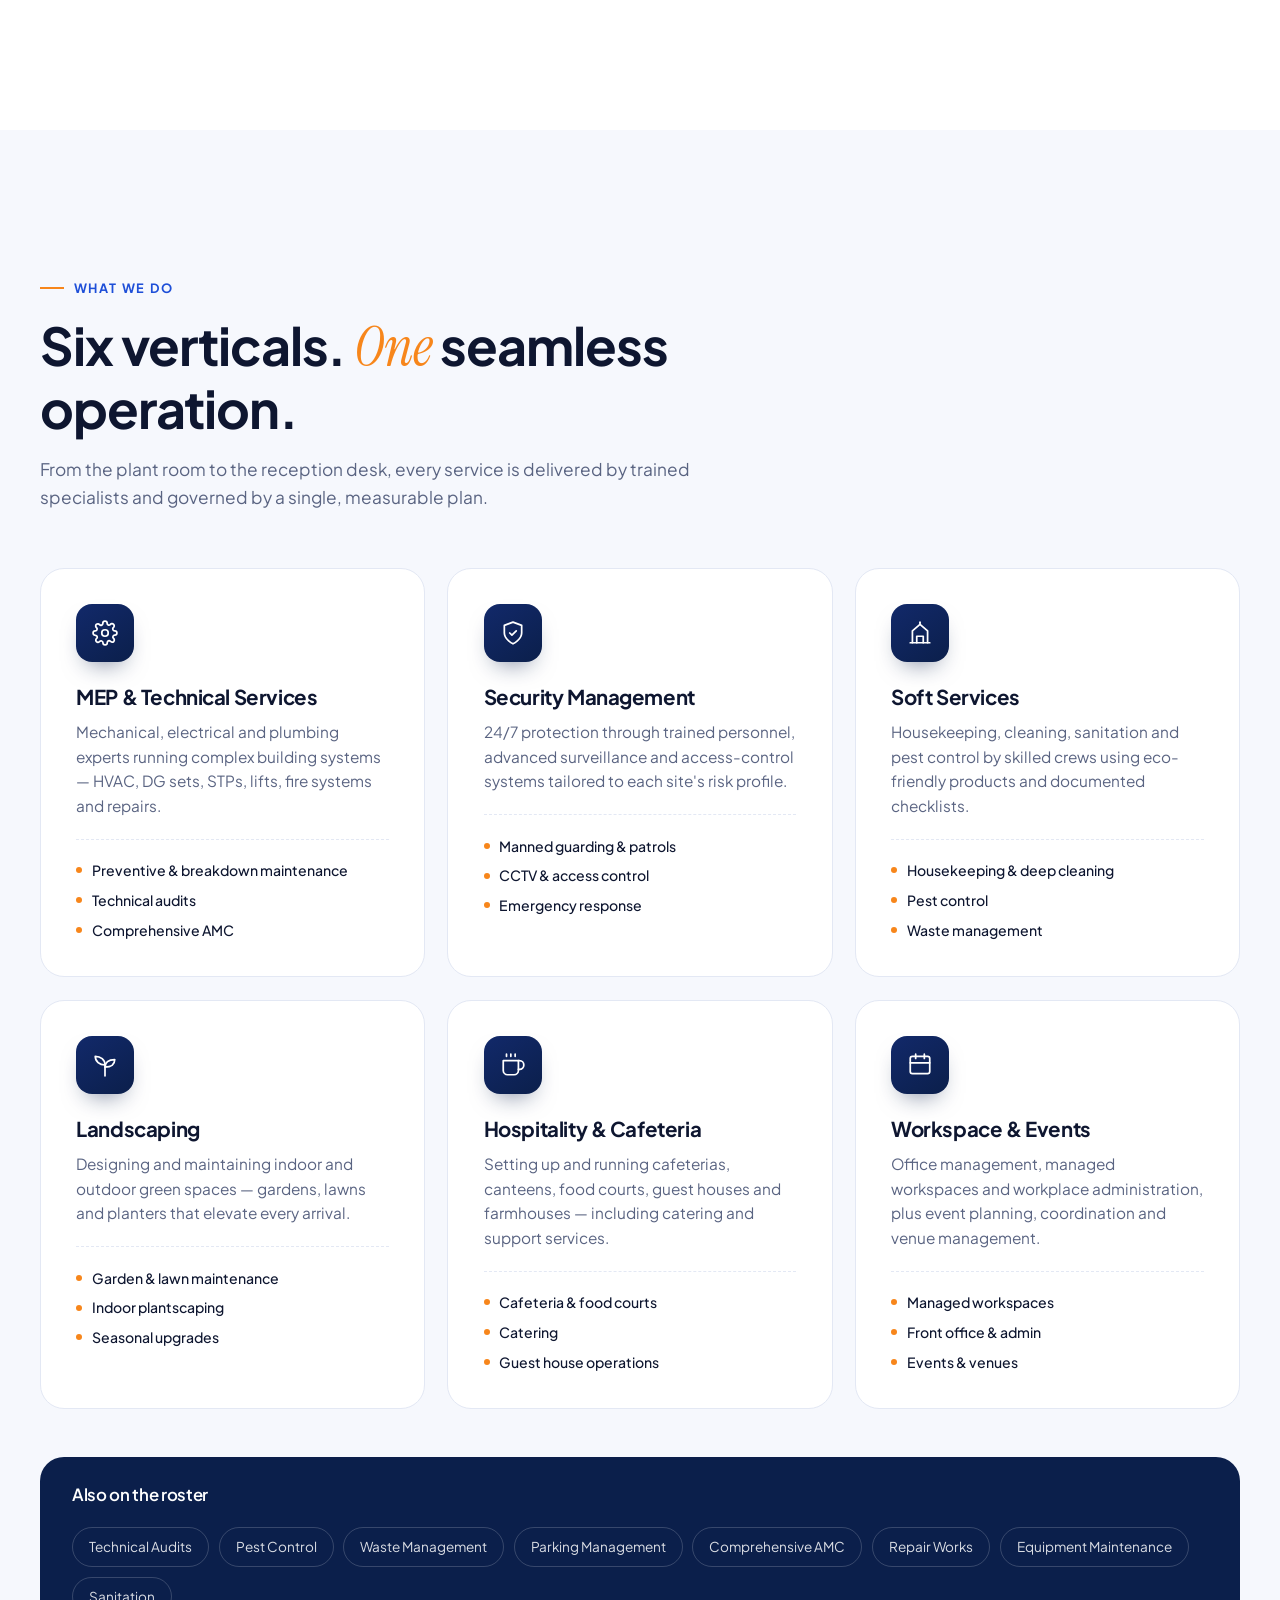
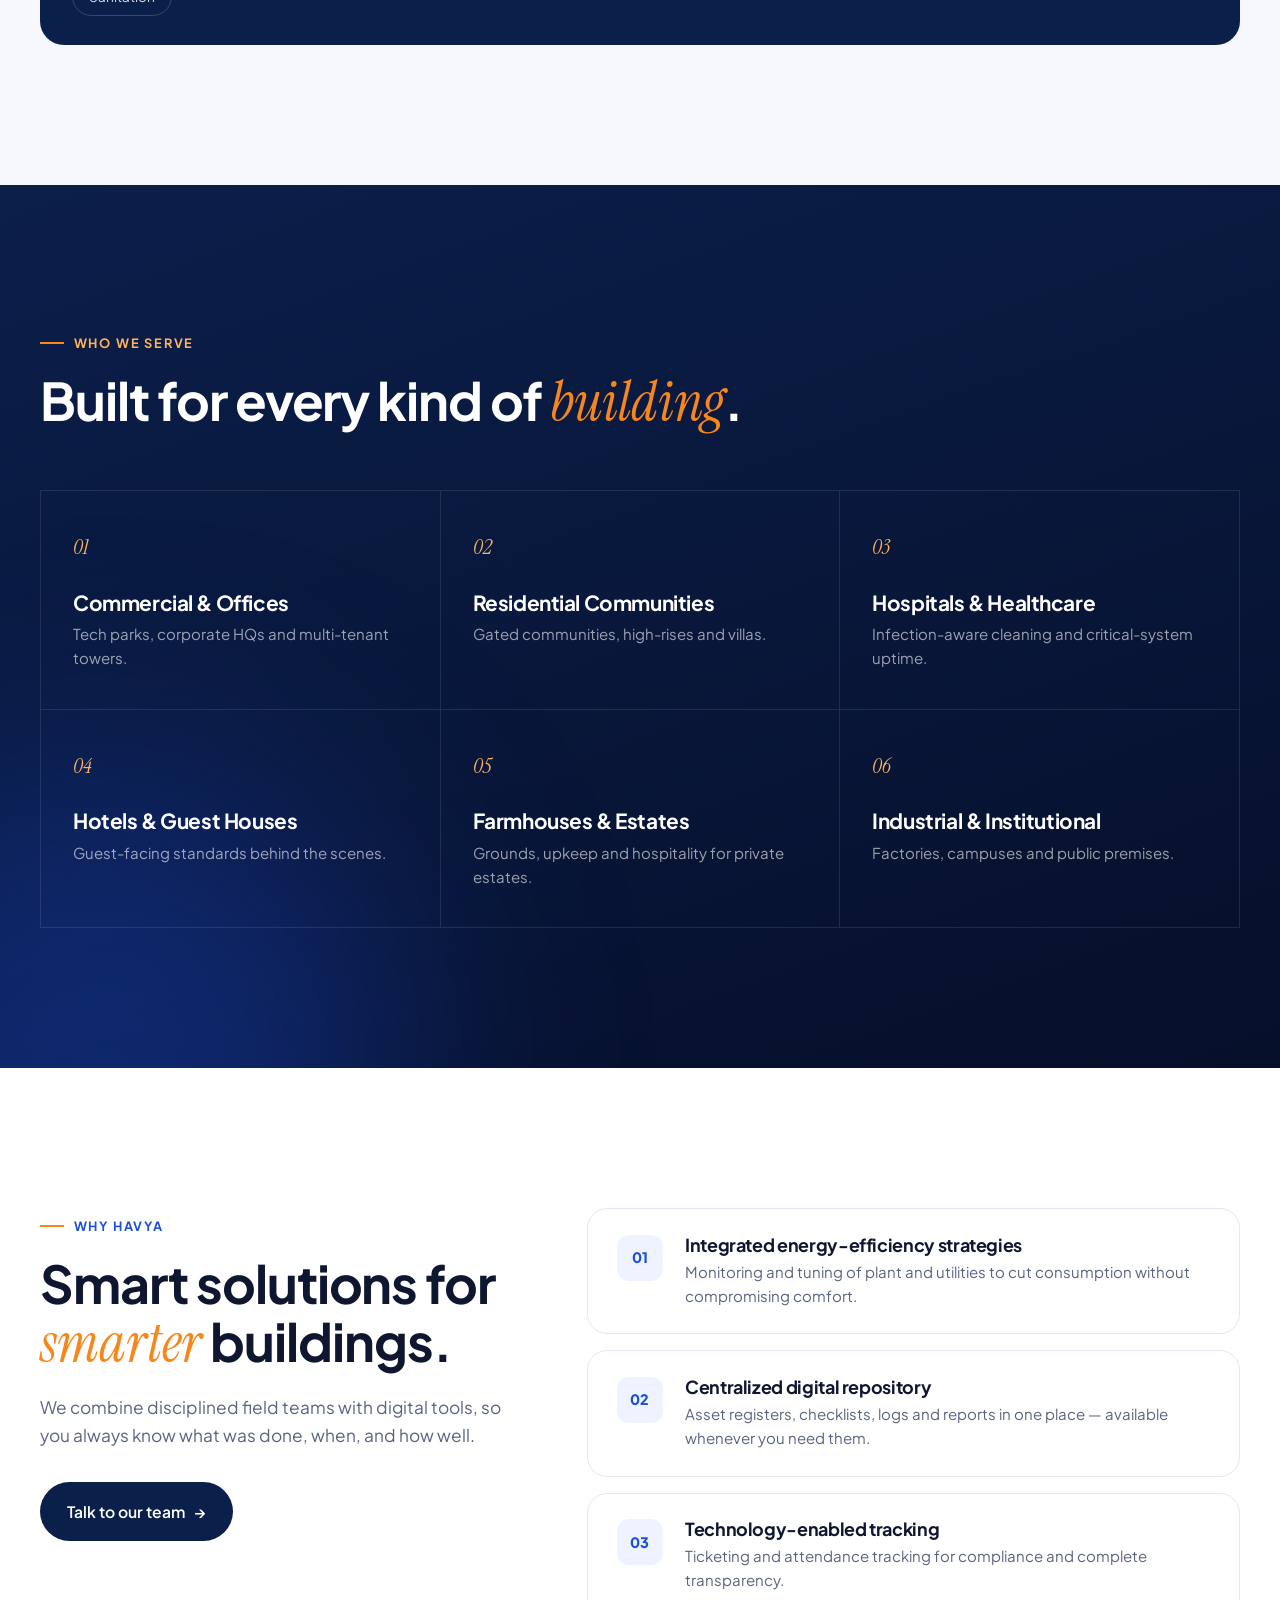
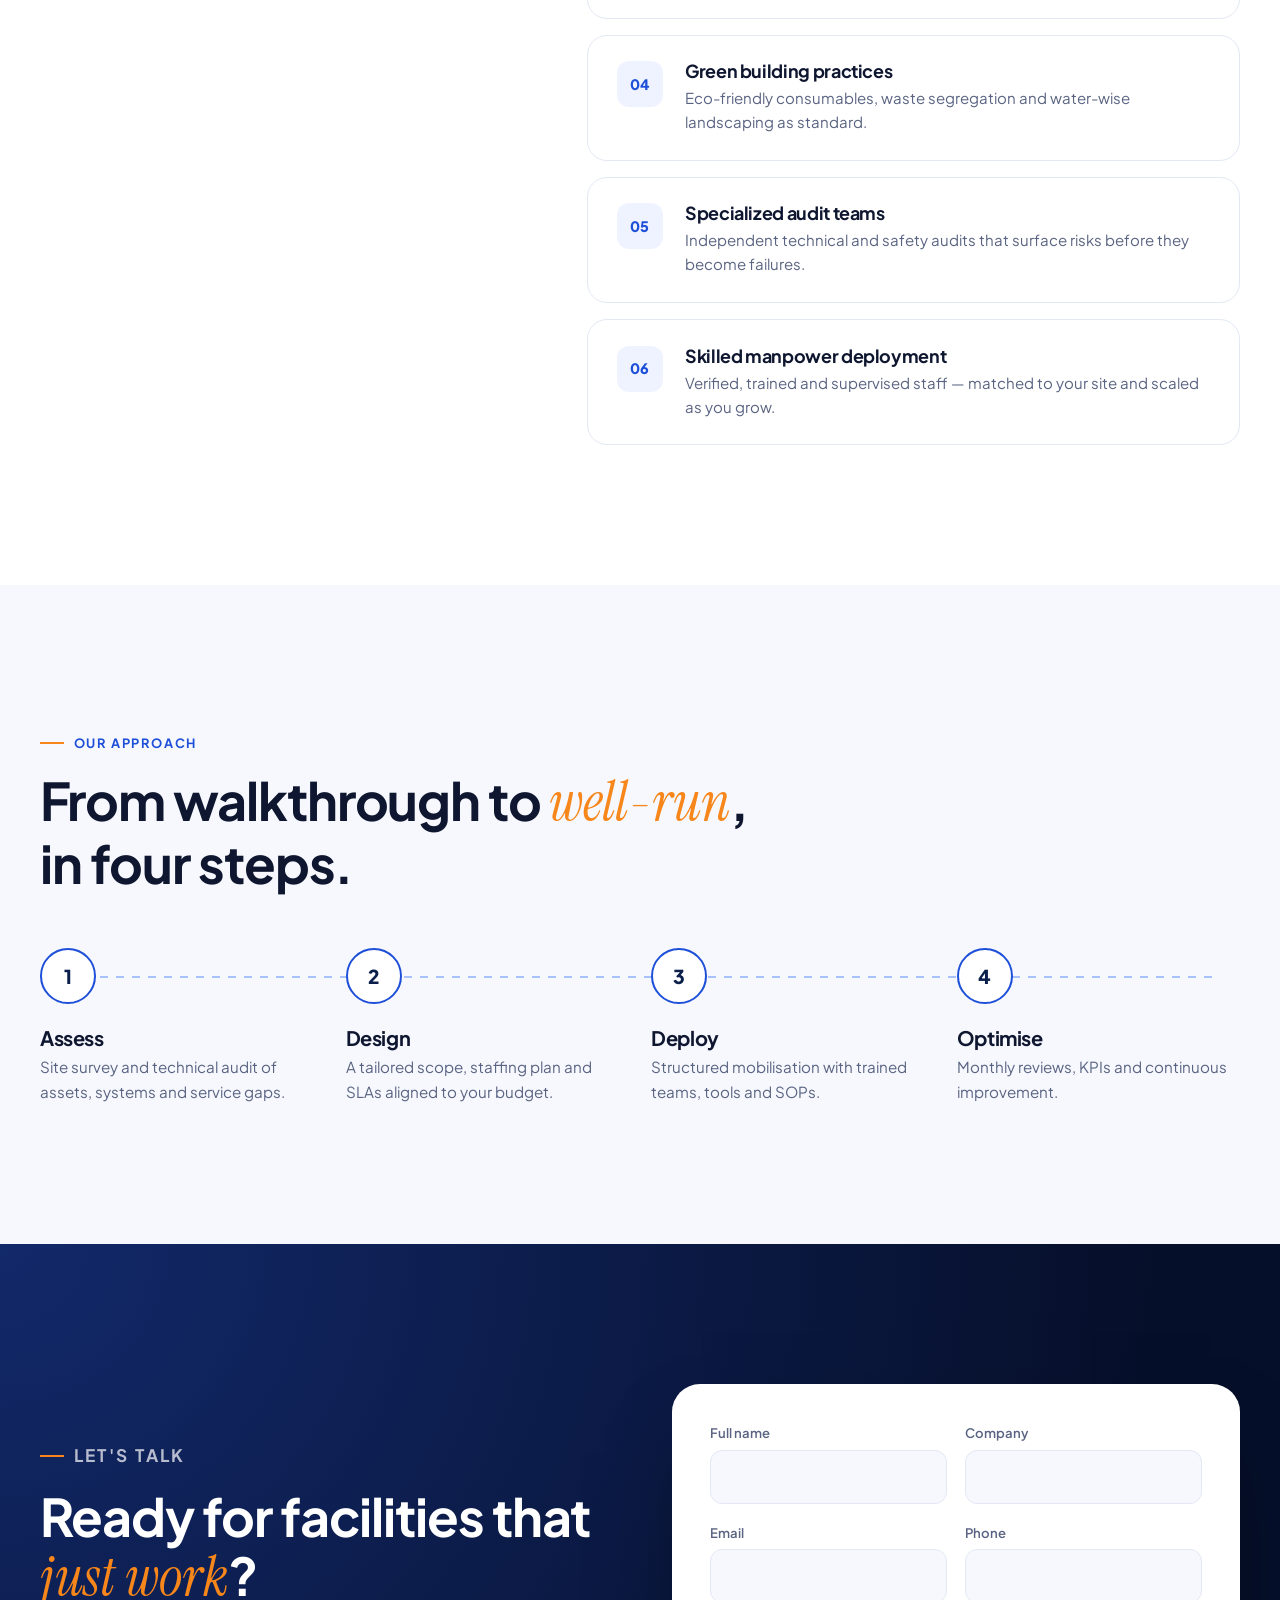
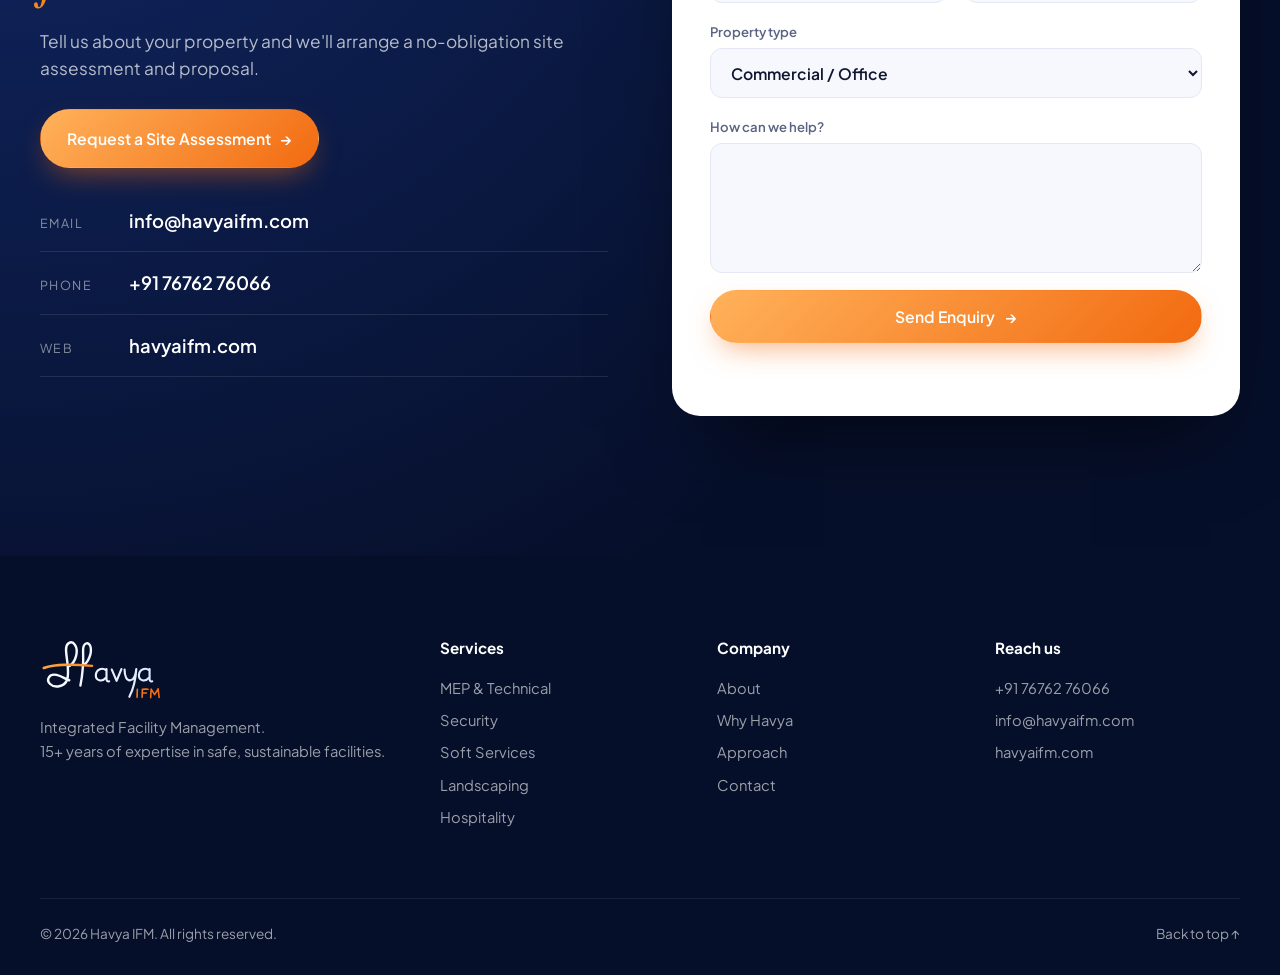
==== commit a1c03cb5: "Replace founding year with 15+ years experience; add site assessment page Co-Authored-By: Claude Opu" ====
--- a/index.html
+++ b/index.html
@@ -4,7 +4,7 @@
   <meta charset="utf-8">
   <meta name="viewport" content="width=device-width, initial-scale=1">
   <title>Havya IFM — Integrated Facility Management</title>
-  <meta name="description" content="Havya IFM delivers integrated facility management — MEP, security, housekeeping, landscaping, hospitality and workspace services for commercial, residential, healthcare and hospitality properties. Established 2026.">
+  <meta name="description" content="Havya IFM delivers integrated facility management — MEP, security, housekeeping, landscaping, hospitality and workspace services for commercial, residential, healthcare and hospitality properties.">
   <meta name="theme-color" content="#0B1F4B">
   <link rel="canonical" href="https://havyaifm.com/">
   <meta property="og:title" content="Havya IFM — Integrated Facility Management">
@@ -47,17 +47,17 @@
   </div>
   <div class="container hero__inner">
     <div class="hero__copy">
-      <span class="badge"><span class="badge__dot"></span>Established 2026 · Integrated Facility Management</span>
+      <span class="badge"><span class="badge__dot"></span>15+ years of facility management expertise</span>
       <h1>Facilities that run as <em>brilliantly</em> as they were built.</h1>
       <p class="lead">Havya IFM brings engineering, security, housekeeping, landscaping and hospitality under one accountable partner — so your buildings perform, and your people thrive.</p>
       <div class="hero__actions">
-        <a href="#contact" class="btn btn--orange">Request a Site Assessment <span aria-hidden="true">→</span></a>
+        <a href="site-assessment.html" class="btn btn--orange">Request a Site Assessment <span aria-hidden="true">→</span></a>
         <a href="#services" class="btn btn--ghost">Explore Services</a>
       </div>
       <ul class="hero__facts">
+        <li><strong>15+</strong><span>Years of<br>experience</span></li>
         <li><strong>6</strong><span>Service<br>verticals</span></li>
         <li><strong>24/7</strong><span>Operations<br>support</span></li>
-        <li><strong>1</strong><span>Point of<br>accountability</span></li>
       </ul>
     </div>
 
@@ -115,7 +115,7 @@
       <h2>A new standard for how buildings are <em>cared for</em>.</h2>
     </div>
     <div class="about__body reveal">
-      <p>Founded in 2026, Havya IFM is an integrated facility management company built for the way modern properties actually operate — connected systems, demanding occupants and zero tolerance for downtime.</p>
+      <p>Havya IFM is built on more than 15 years of hands-on experience in facility management across a wide range of industries. Our approach is rooted in green building principles and energy-saving practices — helping clients run efficient, sustainable properties while creating safe, healthy environments for everyone who uses them.</p>
       <p>We manage, operate, supervise and maintain commercial buildings, offices, residential communities, hospitals, hotels, guest houses and farmhouses. Technical teams, soft-service crews and hospitality staff work to one plan, report into one dashboard and answer to one contract.</p>
       <div class="pillars">
         <div><span class="pillars__num">01</span><h3>Integrated</h3><p>Every discipline under one roof and one SLA.</p></div>
@@ -249,6 +249,7 @@
       <p class="eyebrow eyebrow--orange">Let's talk</p>
       <h2>Ready for facilities that <em>just work</em>?</h2>
       <p>Tell us about your property and we'll arrange a no-obligation site assessment and proposal.</p>
+      <a href="site-assessment.html" class="btn btn--orange contact__cta">Request a Site Assessment <span aria-hidden="true">→</span></a>
       <ul class="contact__list">
         <li><span>Email</span><a href="mailto:info@havyaifm.com">info@havyaifm.com</a></li>
         <li><span>Phone</span><a href="tel:+917676276066">+91 76762 76066</a></li>
@@ -281,7 +282,7 @@
   <div class="container footer__grid">
     <div>
       <img class="footer__logo" src="assets/logo-white.svg" alt="Havya IFM">
-      <p>Integrated Facility Management.<br>Established 2026.</p>
+      <p>Integrated Facility Management.<br>15+ years of expertise in safe, sustainable facilities.</p>
     </div>
     <div><h4>Services</h4><a href="#services">MEP & Technical</a><a href="#services">Security</a><a href="#services">Soft Services</a><a href="#services">Landscaping</a><a href="#services">Hospitality</a></div>
     <div><h4>Company</h4><a href="#about">About</a><a href="#why">Why Havya</a><a href="#approach">Approach</a><a href="#contact">Contact</a></div>
--- a/css/styles.css
+++ b/css/styles.css
@@ -245,3 +245,59 @@
   *,*::before,*::after{animation:none!important;transition:none!important}
   .reveal{opacity:1;transform:none}
 }
+
+/* ===== Site assessment page ===== */
+.contact__cta{margin-top:1.6rem}
+.btn--line{border-color:var(--line);color:var(--navy-900);background:#fff}
+.btn--line:hover{border-color:var(--blue-600);color:var(--blue-600)}
+.btn--whatsapp{background:#1FAF5A;color:#fff;box-shadow:0 12px 30px -12px rgba(31,175,90,.6)}
+.btn--whatsapp:hover{background:#178f49;transform:translateY(-2px)}
+.btn[disabled]{opacity:.6;cursor:wait}
+.assess-hero{background:radial-gradient(120% 120% at 85% 0%,var(--navy-800),var(--navy-950));color:#fff;padding:150px 0 70px}
+.assess-hero h1{font-size:clamp(2.2rem,5vw,3.8rem);font-weight:800;letter-spacing:-.03em;margin-bottom:1rem}
+.assess-hero h1 em{color:var(--orange-300)}
+.assess-hero .lead{max-width:680px}
+.back-link{display:table;color:rgba(255,255,255,.65);font-size:.9rem;margin-bottom:1.6rem}
+.back-link:hover{color:#fff}
+.assess{background:var(--bg-soft);padding:60px 0 90px}
+.assess-form{max-width:900px;margin:-110px auto 0;position:relative;background:#fff;border-radius:28px;box-shadow:0 40px 80px -40px rgba(11,31,75,.45);padding:clamp(1.4rem,4vw,3rem);display:grid;gap:2.4rem}
+.assess-form fieldset{border:0;display:grid;gap:1.1rem;padding-bottom:2.4rem;border-bottom:1px solid var(--line)}
+.assess-form fieldset:last-of-type{border-bottom:0;padding-bottom:0}
+.assess-form legend{display:flex;align-items:center;gap:.8rem;font-size:1.3rem;font-weight:700;color:var(--navy-900);margin-bottom:1.2rem;padding:0}
+.assess-form legend span{display:grid;place-items:center;width:34px;height:34px;border-radius:50%;background:var(--orange-500);color:#fff;font-size:.95rem}
+.assess-form label{display:grid;gap:.4rem;font-size:.82rem;font-weight:600;color:var(--muted)}
+.assess-form input,.assess-form select,.assess-form textarea{font:inherit;font-size:.98rem;color:var(--ink);padding:.85rem 1rem;border-radius:12px;border:1px solid var(--line);background:var(--bg-soft);width:100%;transition:border-color .2s,box-shadow .2s}
+.assess-form textarea{resize:vertical}
+.assess-form input:focus,.assess-form select:focus,.assess-form textarea:focus{outline:none;border-color:var(--blue-600);box-shadow:0 0 0 4px rgba(30,79,216,.12);background:#fff}
+.assess-form .is-invalid{border-color:#d93636;background:#fff6f6}
+.form__row--3{grid-template-columns:repeat(3,1fr)}
+.hint{font-size:.9rem;color:var(--muted);margin-top:-.6rem}
+.loc-actions{display:flex;flex-wrap:wrap;gap:.7rem}
+.loc-status{font-size:.88rem;color:var(--blue-600);min-height:1.2em}
+.check-grid{display:grid;grid-template-columns:repeat(3,1fr);gap:.7rem}
+.assess-form .check{display:block;cursor:pointer;position:relative}
+.check input{position:absolute;opacity:0;pointer-events:none}
+.check span{display:flex;align-items:center;gap:.6rem;padding:.8rem 1rem;border-radius:12px;border:1px solid var(--line);background:var(--bg-soft);color:var(--ink);font-size:.9rem;font-weight:500;transition:.2s}
+.check span::before{content:"";width:18px;height:18px;border-radius:6px;border:2px solid #b7c2dd;flex:none;transition:.2s;background:#fff center/12px no-repeat}
+.check:hover span{border-color:var(--blue-400)}
+.check input:checked+span{border-color:var(--blue-600);background:var(--blue-50);color:var(--navy-900)}
+.check input:checked+span::before{background-color:var(--orange-500);border-color:var(--orange-500);background-image:url("data:image/svg+xml,%3Csvg xmlns='http://www.w3.org/2000/svg' viewBox='0 0 24 24' fill='none' stroke='white' stroke-width='4' stroke-linecap='round' stroke-linejoin='round'%3E%3Cpath d='M5 12l5 5 9-10'/%3E%3C/svg%3E")}
+.check input:focus-visible+span{box-shadow:0 0 0 4px rgba(30,79,216,.15)}
+.field-error{color:#d93636;font-size:.85rem;min-height:1em}
+.assess-submit{display:grid;gap:1rem}
+.assess-submit__btns{display:flex;flex-wrap:wrap;gap:1rem}
+.assess-submit__btns .btn{flex:1 1 220px}
+.assess-submit .form__note{text-align:left}
+.our-contact{background:linear-gradient(160deg,var(--navy-900),var(--navy-950));color:#fff;padding:90px 0}
+.our-contact__head{margin-bottom:2.5rem}
+.our-contact__head h2 em{color:var(--orange-300)}
+.our-contact__grid{display:grid;grid-template-columns:repeat(4,1fr);gap:1.2rem}
+.oc-card{display:grid;gap:.4rem;padding:1.6rem;border-radius:20px;border:1px solid rgba(255,255,255,.12);background:rgba(255,255,255,.04);transition:.3s}
+.oc-card:hover{background:rgba(255,255,255,.08);border-color:var(--orange-500);transform:translateY(-4px)}
+.oc-card__label{font-size:.75rem;letter-spacing:.14em;text-transform:uppercase;color:var(--orange-300);font-weight:700}
+.oc-card strong{font-size:1.1rem;word-break:break-word}
+.oc-card small{color:rgba(255,255,255,.55);font-size:.82rem}
+@media (max-width:1024px){.our-contact__grid{grid-template-columns:1fr 1fr}}
+@media (max-width:860px){.check-grid{grid-template-columns:1fr 1fr}}
+@media (max-width:640px){.form__row--3,.check-grid,.our-contact__grid{grid-template-columns:1fr}.assess-form{margin-top:-60px}.assess-hero{padding:120px 0 80px}}
+[hidden]{display:none!important}
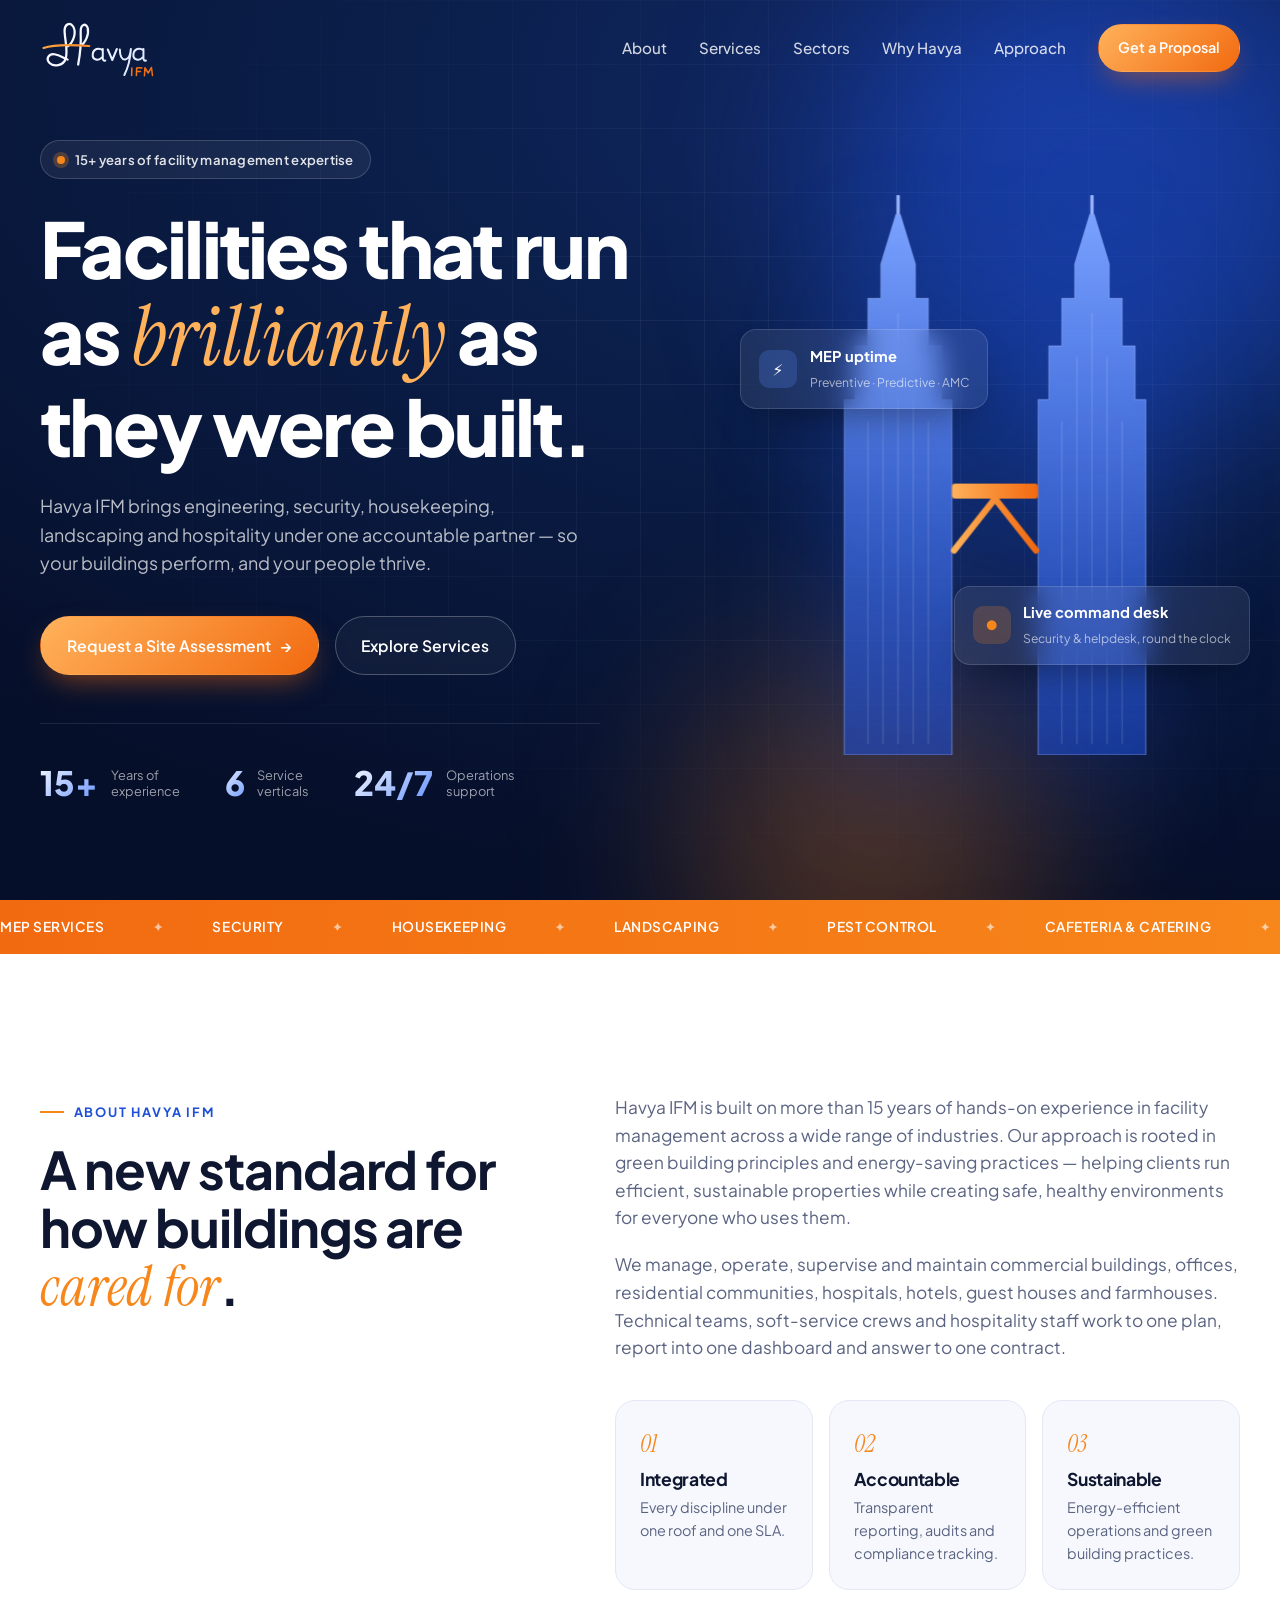
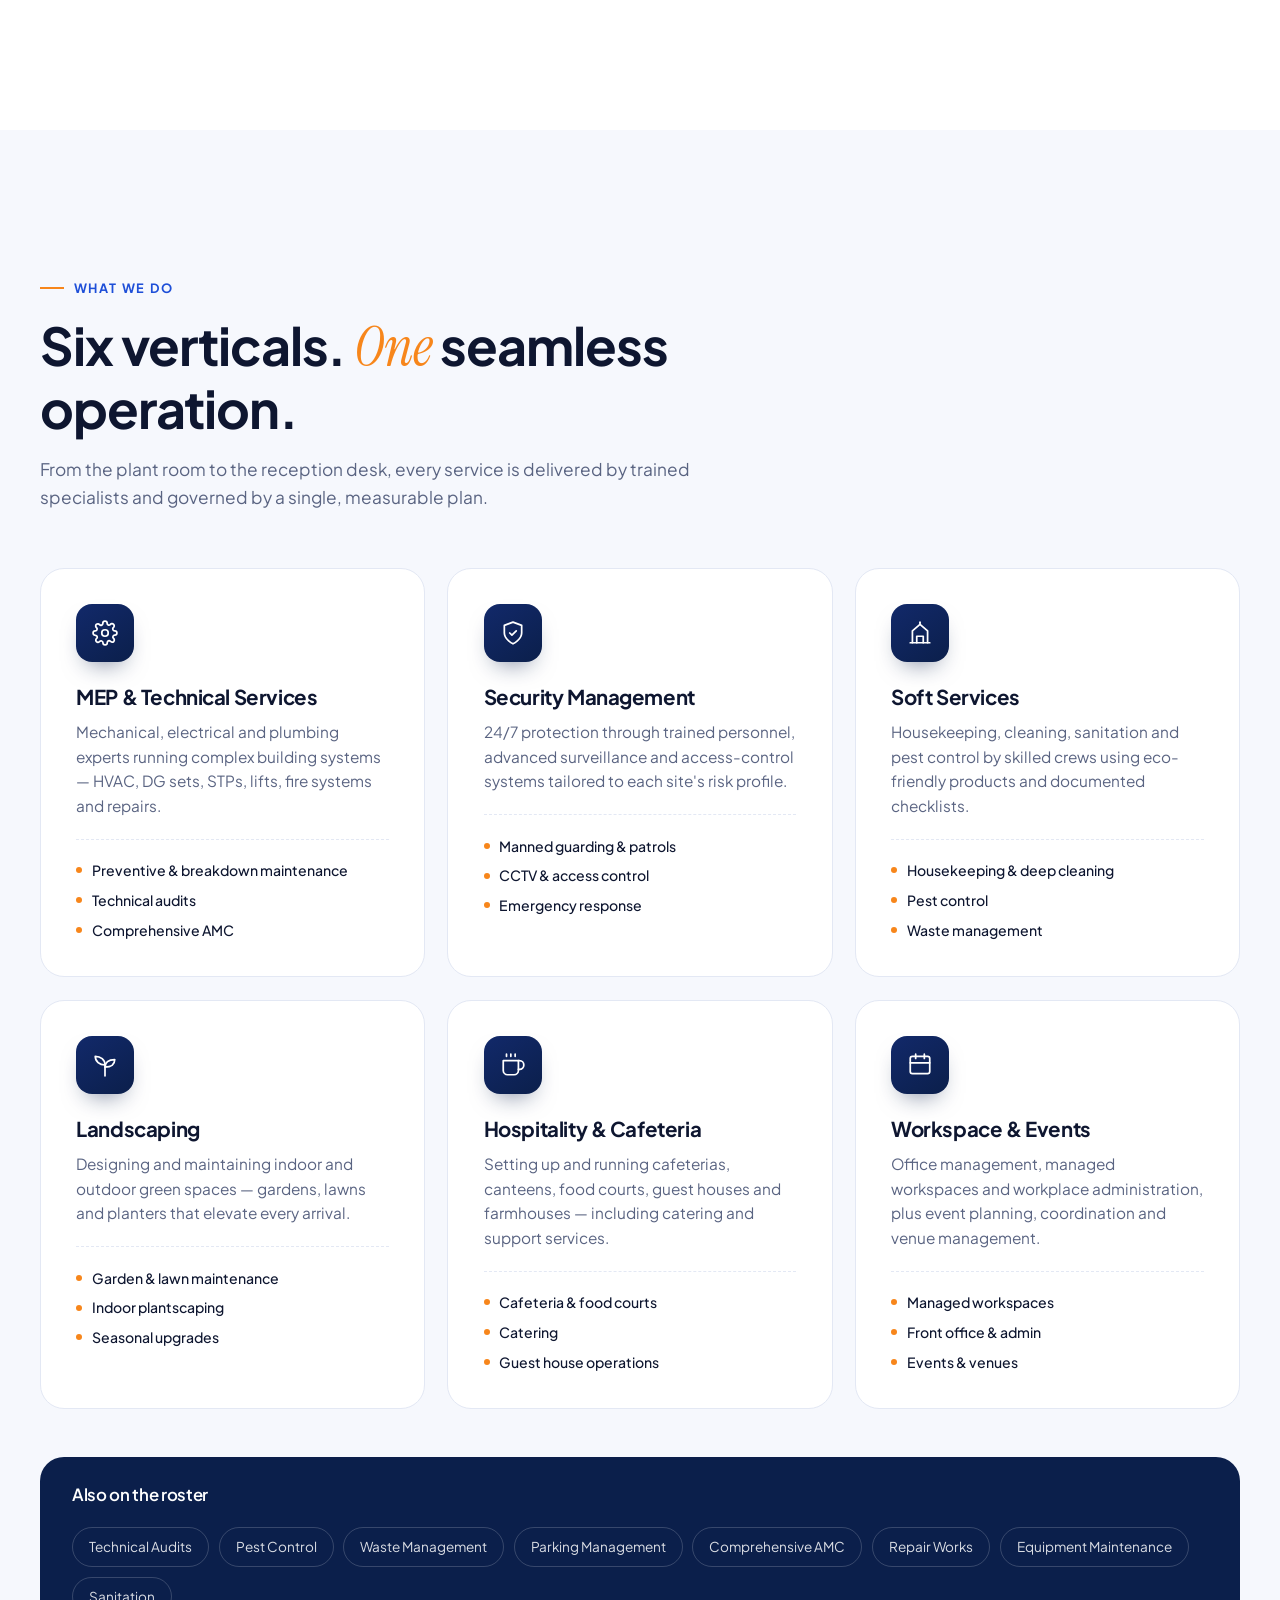
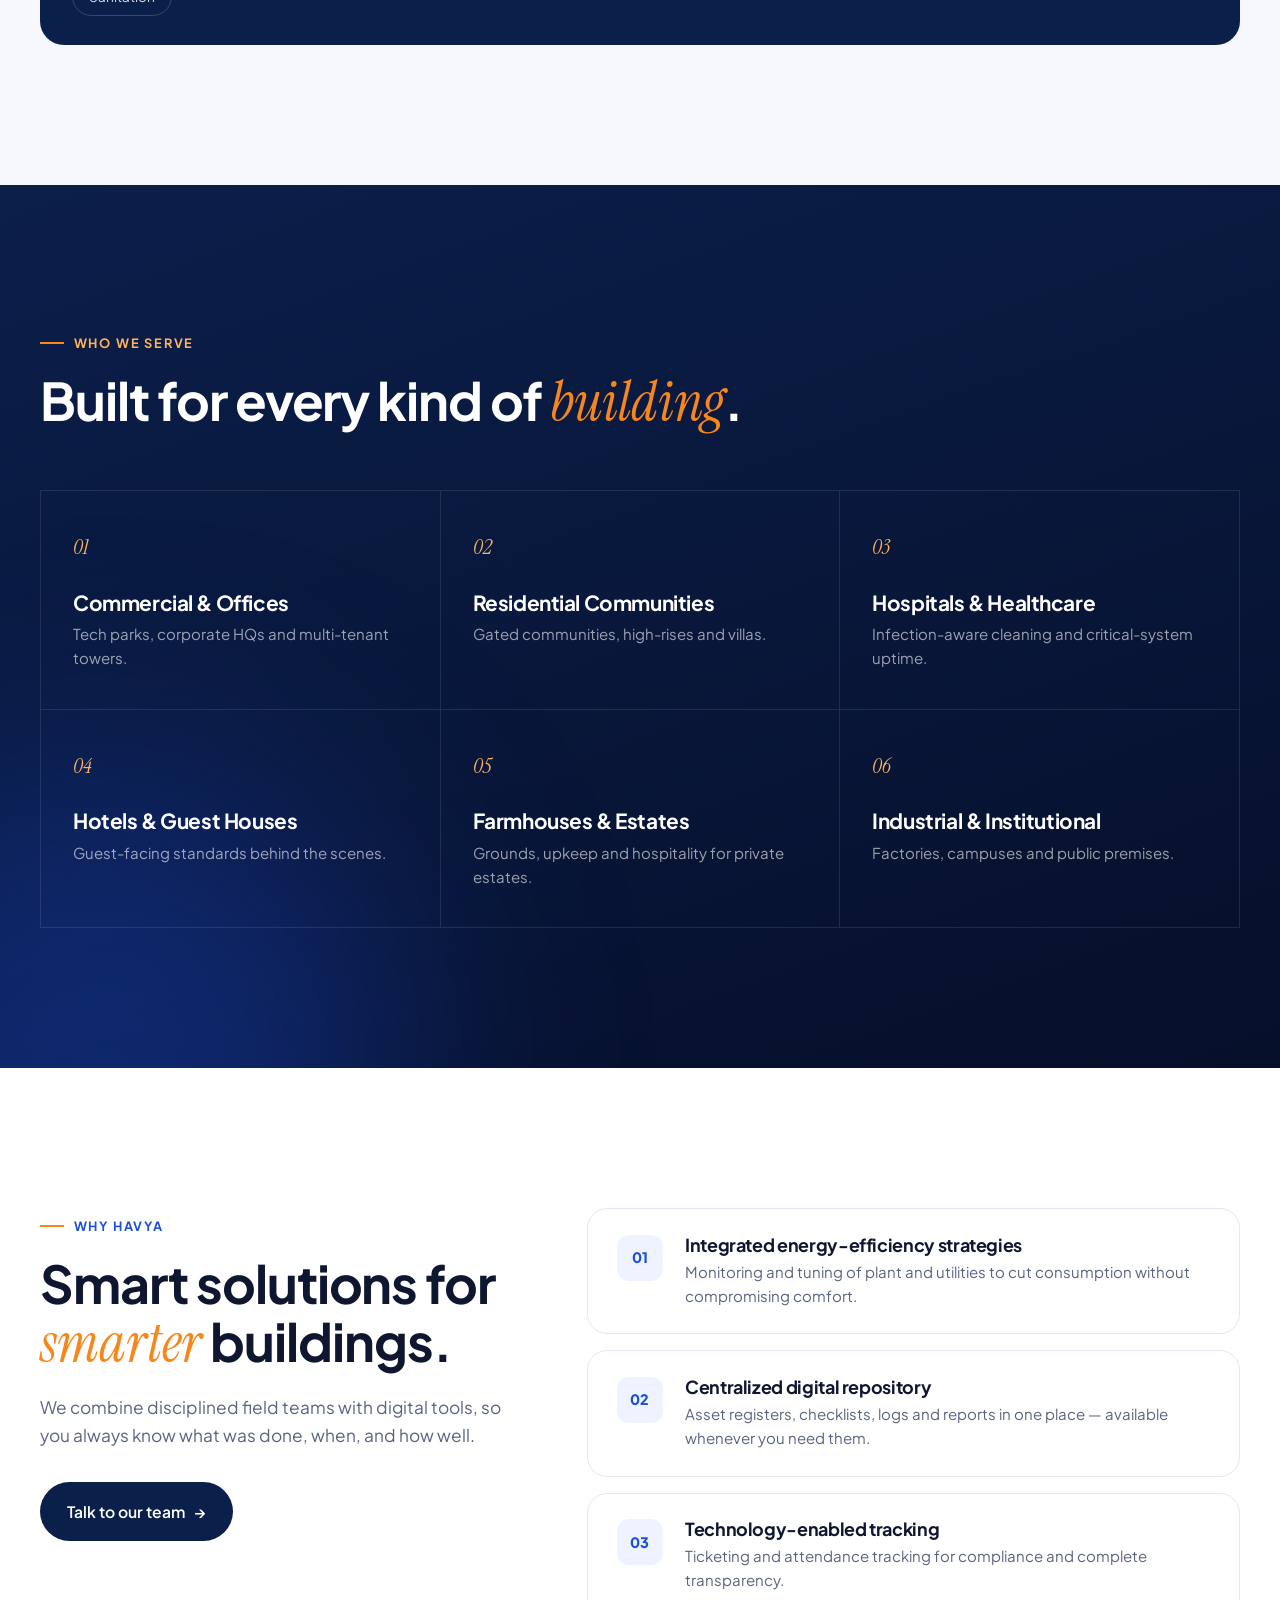
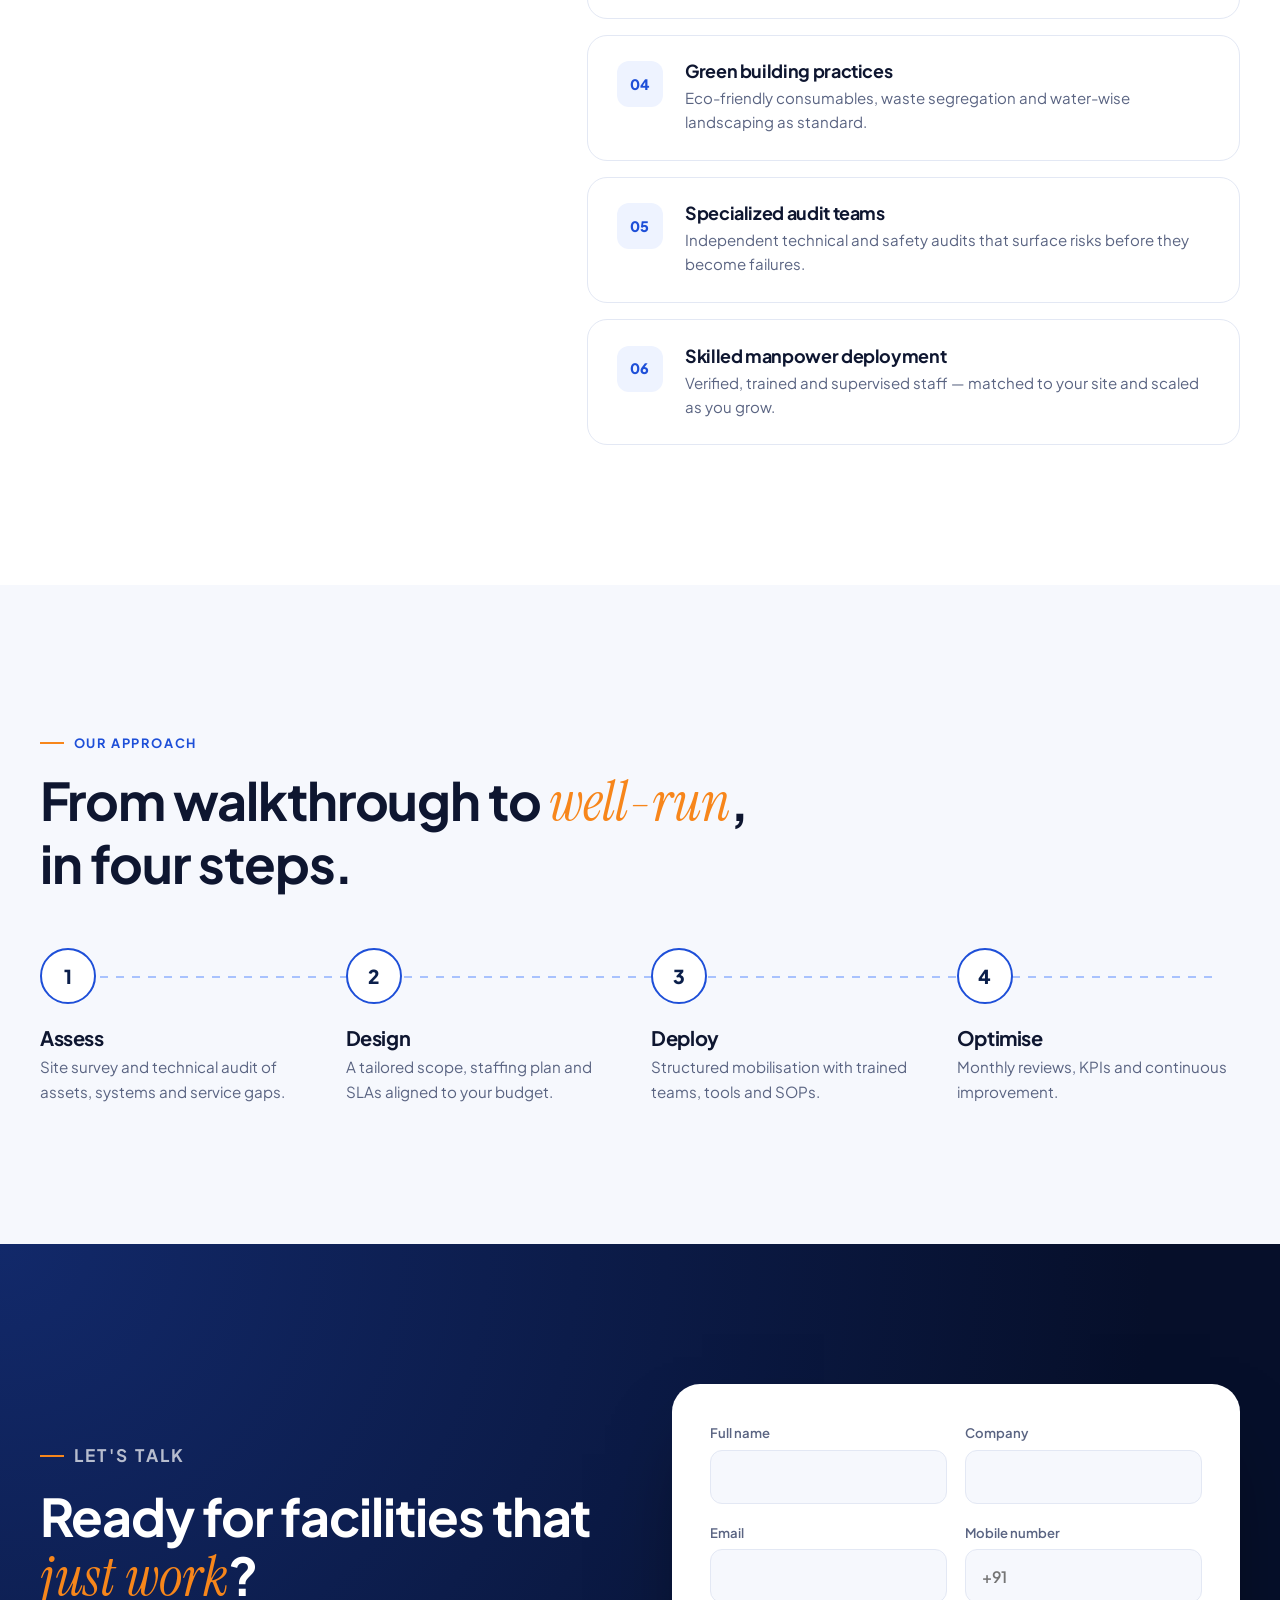
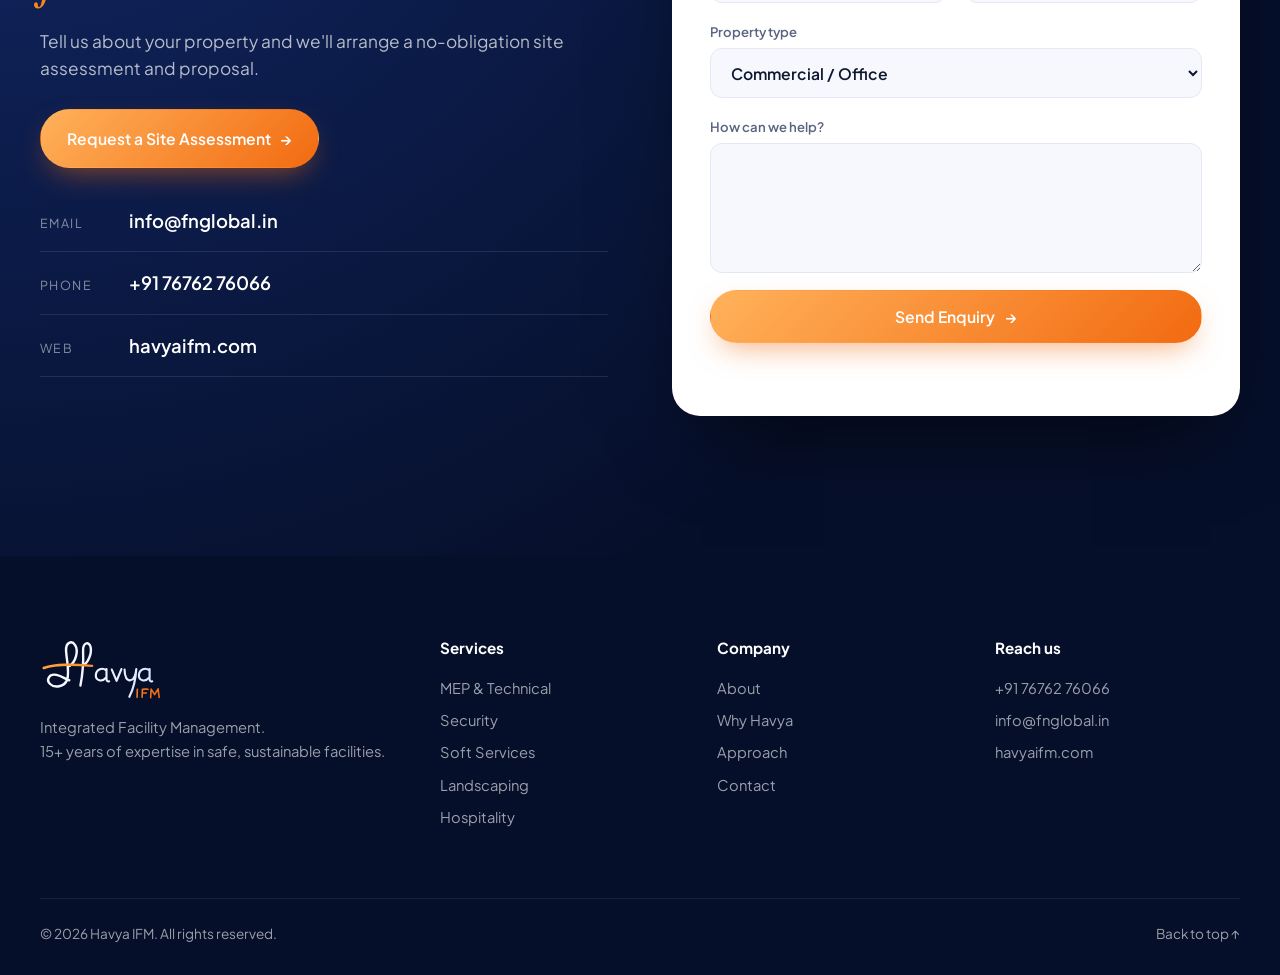
==== commit af06db84: "Use info@fnglobal.in; add Formspree submission and Firebase mobile OTP (config-gated) Co-Authored-By" ====
--- a/index.html
+++ b/index.html
@@ -251,7 +251,7 @@
       <p>Tell us about your property and we'll arrange a no-obligation site assessment and proposal.</p>
       <a href="site-assessment.html" class="btn btn--orange contact__cta">Request a Site Assessment <span aria-hidden="true">→</span></a>
       <ul class="contact__list">
-        <li><span>Email</span><a href="mailto:info@havyaifm.com">info@havyaifm.com</a></li>
+        <li><span>Email</span><a href="mailto:info@fnglobal.in">info@fnglobal.in</a></li>
         <li><span>Phone</span><a href="tel:+917676276066">+91 76762 76066</a></li>
         <li><span>Web</span><a href="https://havyaifm.com">havyaifm.com</a></li>
       </ul>
@@ -263,7 +263,7 @@
       </div>
       <div class="form__row">
         <label>Email<input type="email" name="email" required autocomplete="email"></label>
-        <label>Phone<input type="tel" name="phone" autocomplete="tel"></label>
+        <label>Mobile number<input type="tel" name="phone" required autocomplete="tel" placeholder="+91"></label>
       </div>
       <label>Property type
         <select name="type">
@@ -286,7 +286,7 @@
     </div>
     <div><h4>Services</h4><a href="#services">MEP & Technical</a><a href="#services">Security</a><a href="#services">Soft Services</a><a href="#services">Landscaping</a><a href="#services">Hospitality</a></div>
     <div><h4>Company</h4><a href="#about">About</a><a href="#why">Why Havya</a><a href="#approach">Approach</a><a href="#contact">Contact</a></div>
-    <div><h4>Reach us</h4><a href="tel:+917676276066">+91 76762 76066</a><a href="mailto:info@havyaifm.com">info@havyaifm.com</a><a href="https://havyaifm.com">havyaifm.com</a></div>
+    <div><h4>Reach us</h4><a href="tel:+917676276066">+91 76762 76066</a><a href="mailto:info@fnglobal.in">info@fnglobal.in</a><a href="https://havyaifm.com">havyaifm.com</a></div>
   </div>
   <div class="container footer__bottom">
     <span>© <span id="year">2026</span> Havya IFM. All rights reserved.</span>
@@ -294,6 +294,8 @@
   </div>
 </footer>
 
+<script src="js/config.js"></script>
+<script src="js/forms.js"></script>
 <script src="js/main.js"></script>
 </body>
 </html>
--- a/css/styles.css
+++ b/css/styles.css
@@ -301,3 +301,16 @@
 @media (max-width:860px){.check-grid{grid-template-columns:1fr 1fr}}
 @media (max-width:640px){.form__row--3,.check-grid,.our-contact__grid{grid-template-columns:1fr}.assess-form{margin-top:-60px}.assess-hero{padding:120px 0 80px}}
 [hidden]{display:none!important}
+
+/* ===== OTP + success states ===== */
+.otp{display:grid;gap:.5rem;padding:1rem 1.1rem;border-radius:14px;background:var(--blue-50);border:1px dashed #c4d3fb}
+.otp__row{display:flex;flex-wrap:wrap;gap:.6rem;align-items:center}
+.otp .otp__code{width:150px;flex:none;letter-spacing:.3em;font-weight:700;text-align:center;padding:.65rem .8rem;border-radius:10px;border:1px solid var(--line);background:#fff;font:inherit}
+.otp__status{font-size:.85rem;color:var(--muted)}
+.otp__status--ok{color:#178f49;font-weight:600}
+.otp__status--error{color:#d93636}
+.otp--done{background:#eefaf3;border-color:#a6dfbf;border-style:solid}
+.assess-done{text-align:center;padding:3rem 1rem;display:grid;gap:1rem;justify-items:center}
+.assess-done__icon{width:72px;height:72px;border-radius:50%;display:grid;place-items:center;font-size:2rem;color:#fff;background:linear-gradient(135deg,var(--orange-300),var(--orange-600))}
+.assess-done h2{font-size:2rem}
+.assess-done p{color:var(--muted);max-width:520px}
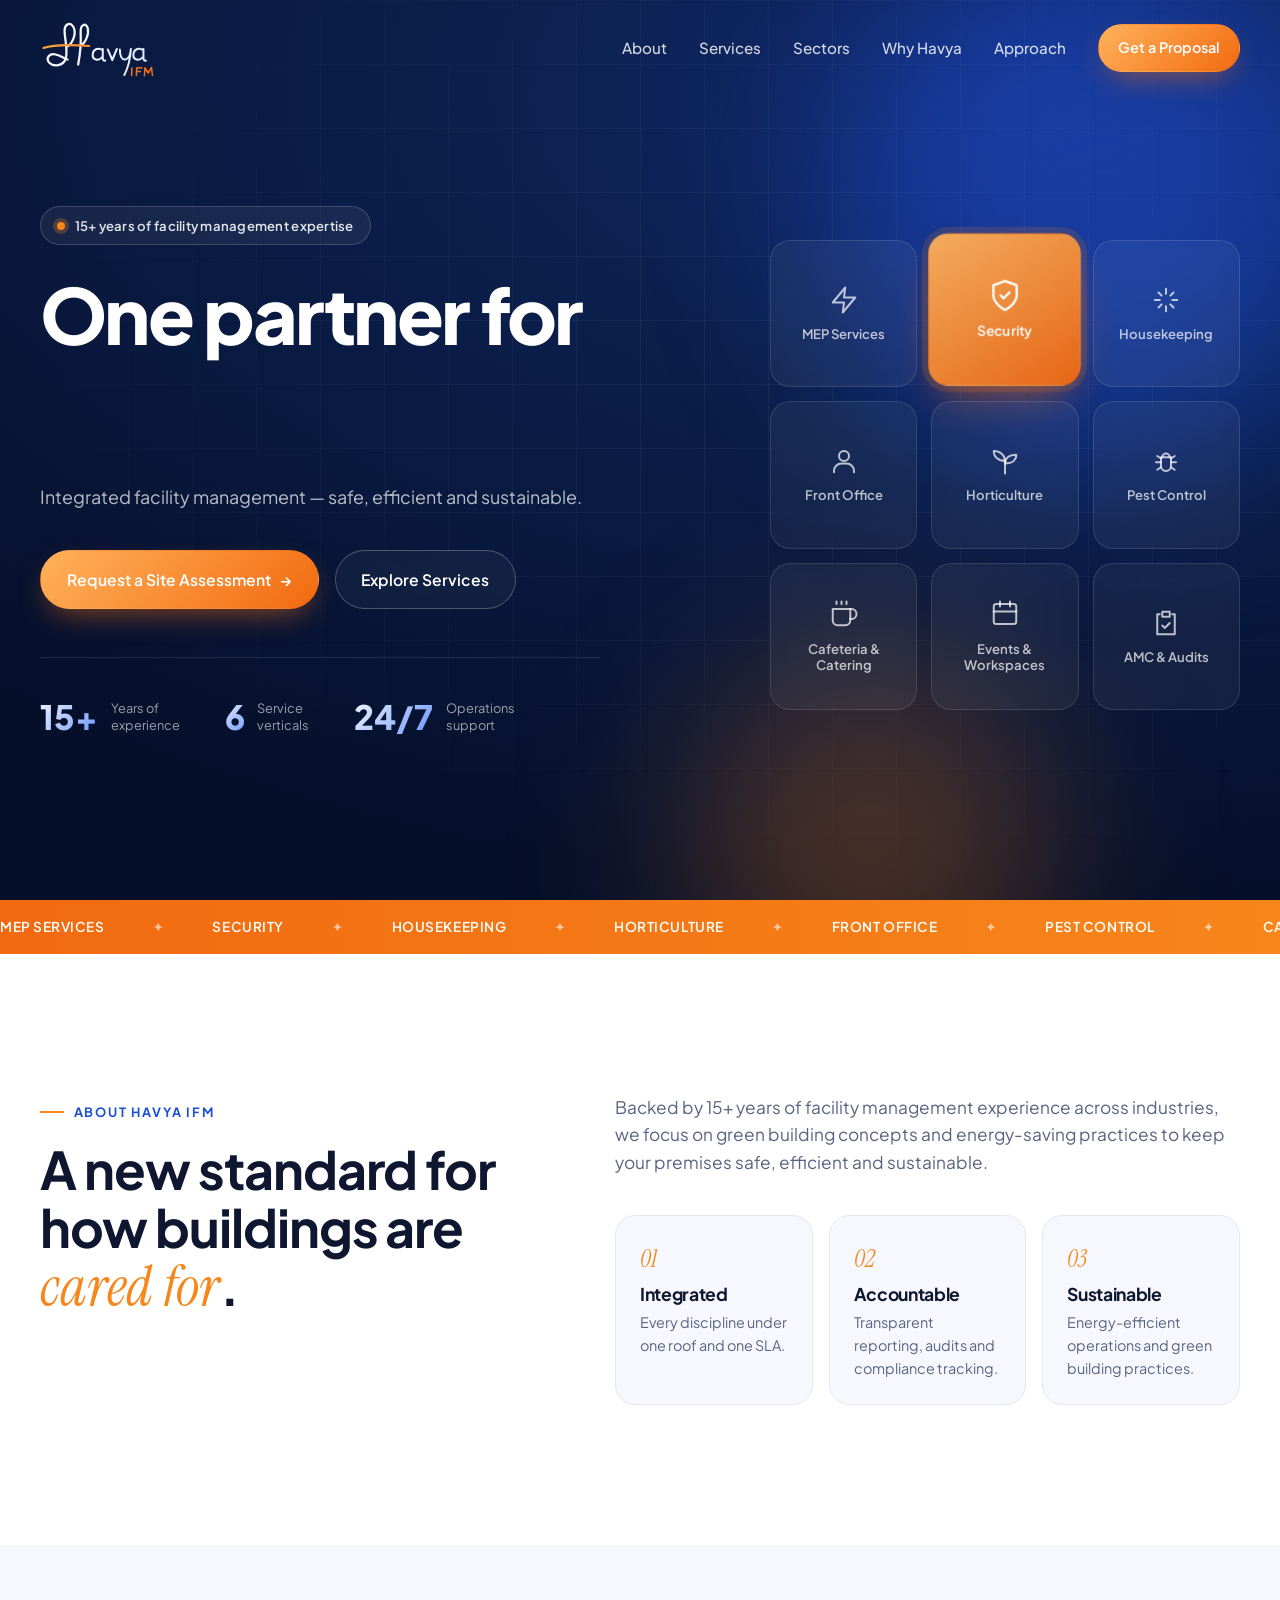
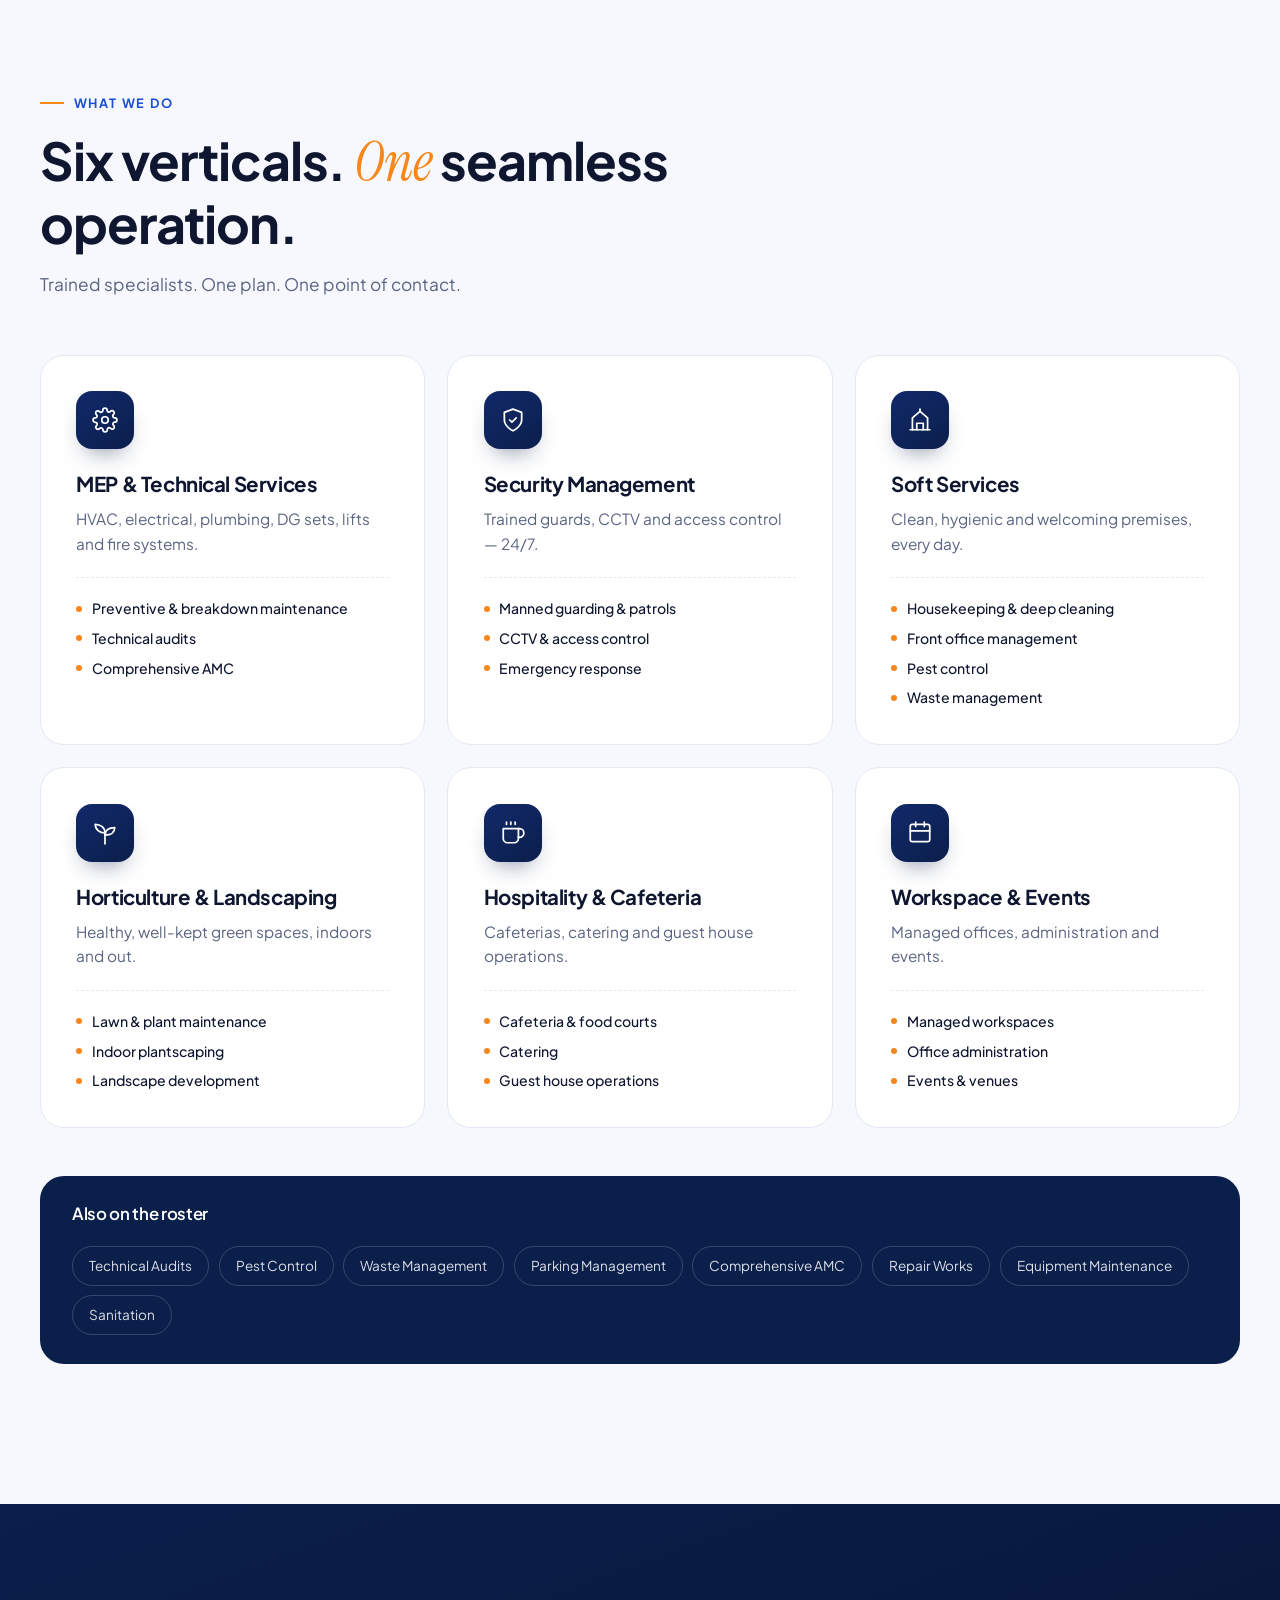
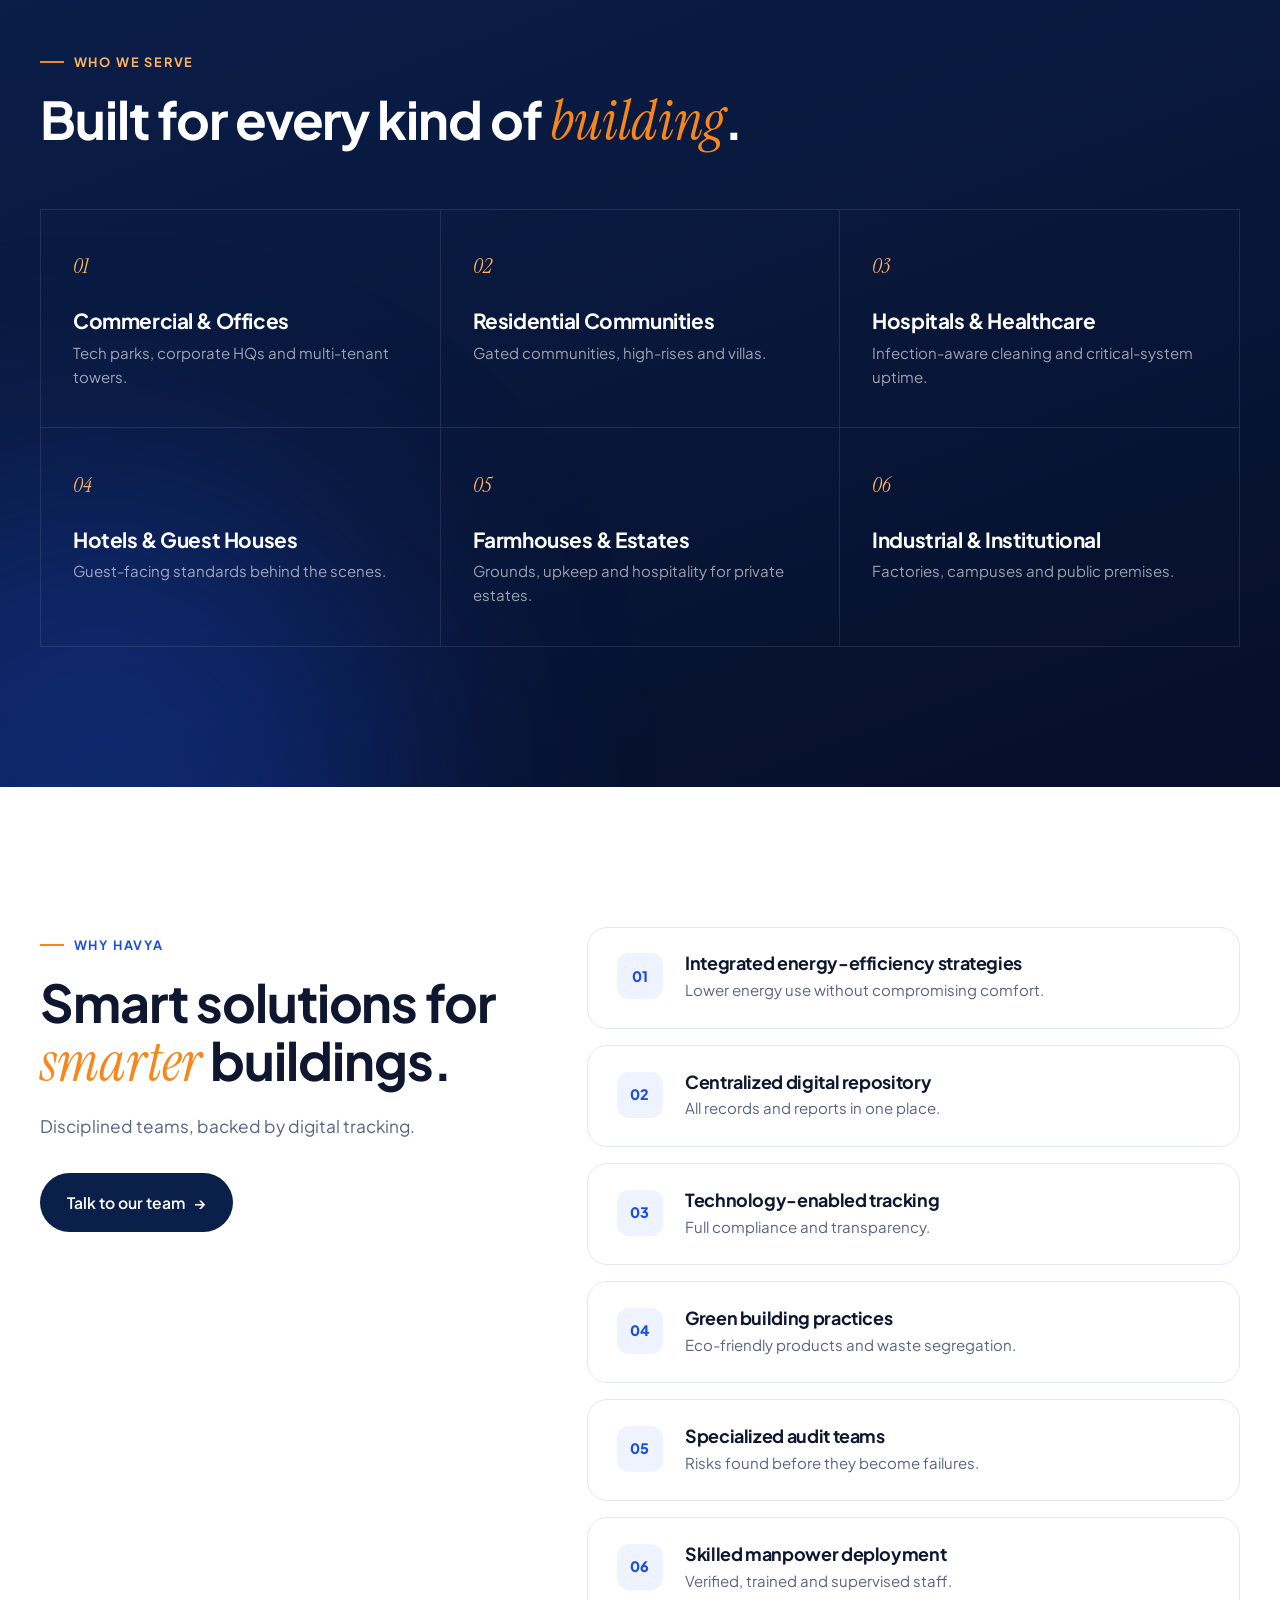
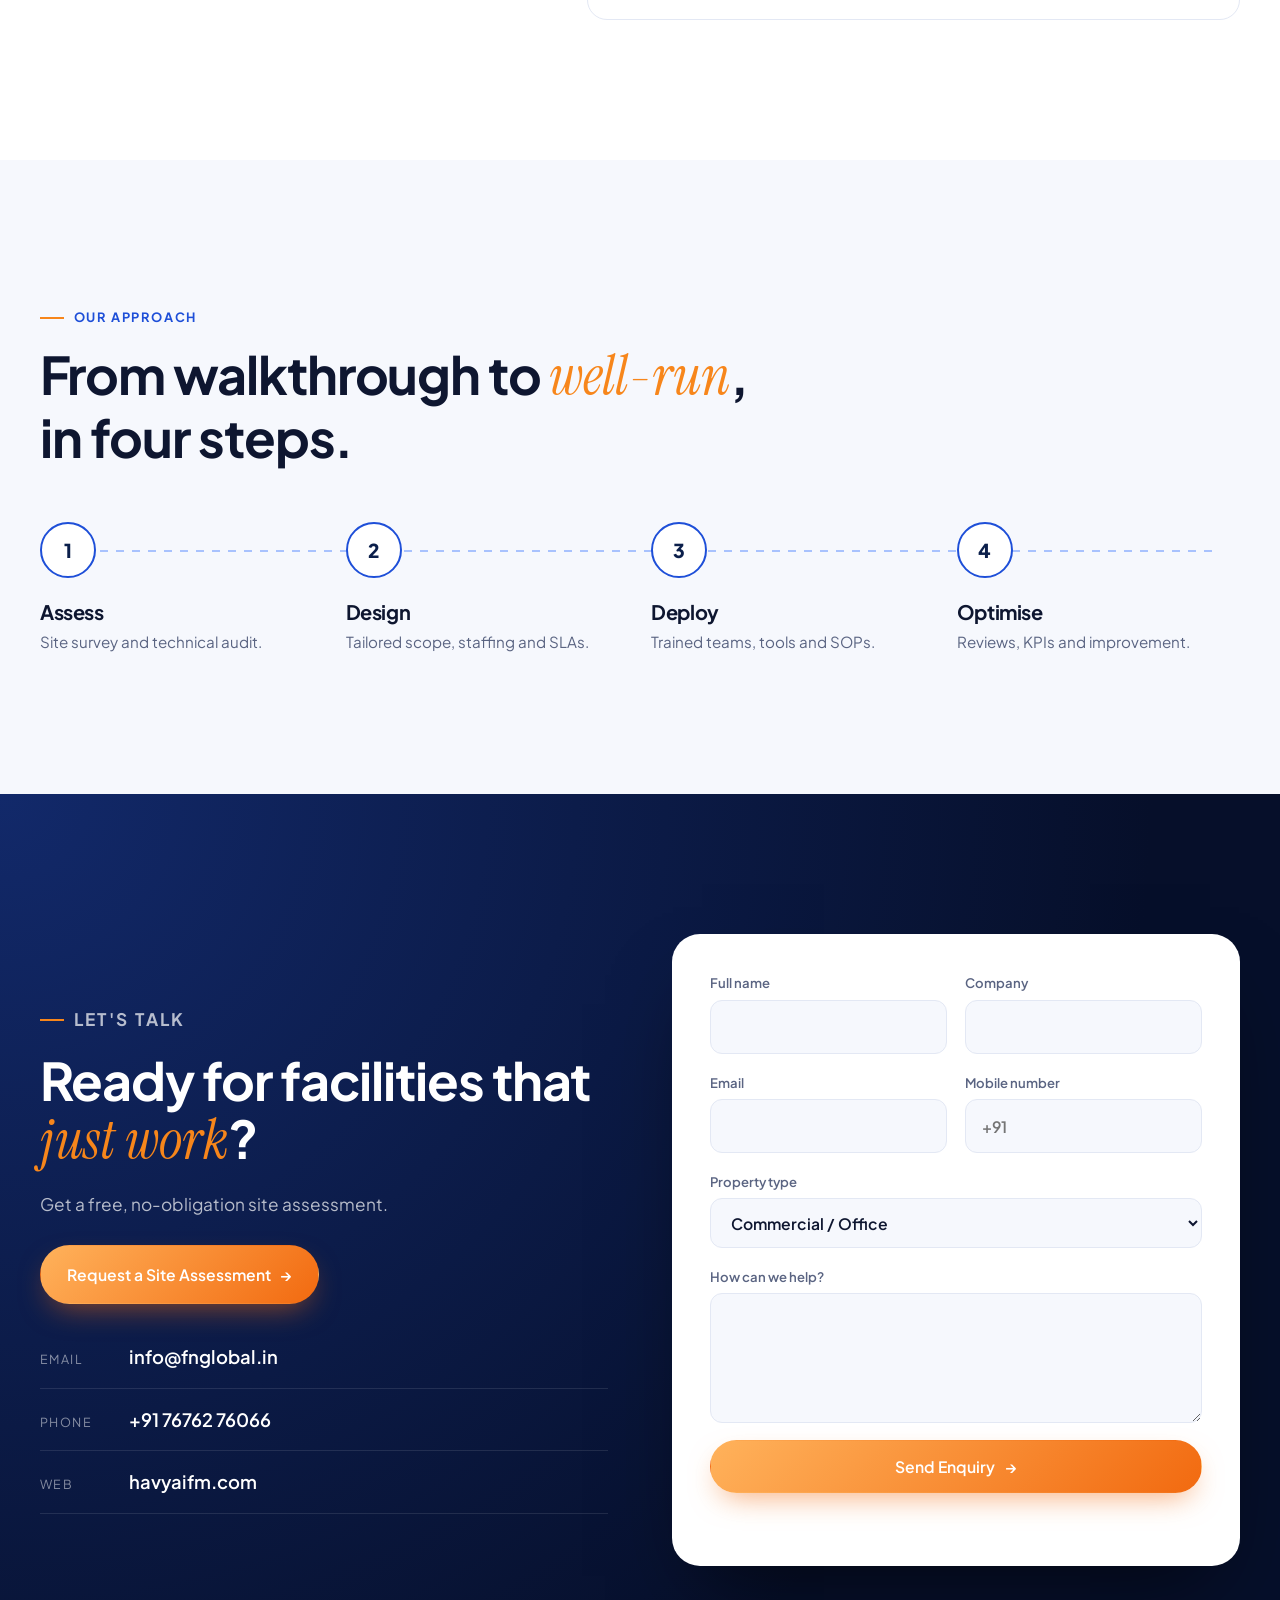
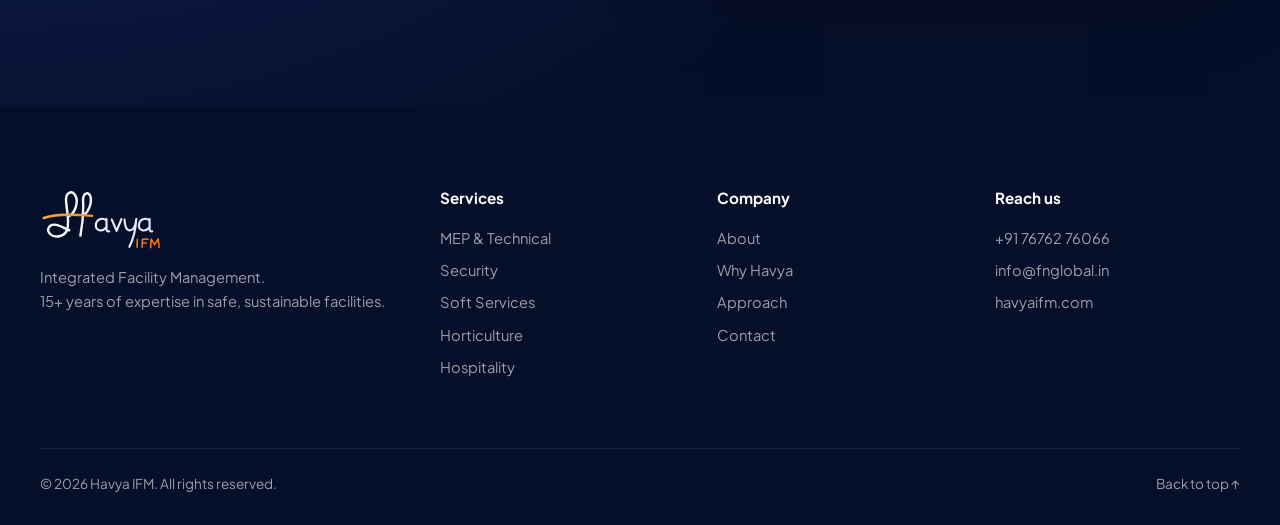
==== commit b80f1aa2: "Blinking services hero, shorter copy, horticulture naming, front office under soft services Co-Autho" ====
--- a/index.html
+++ b/index.html
@@ -4,7 +4,7 @@
   <meta charset="utf-8">
   <meta name="viewport" content="width=device-width, initial-scale=1">
   <title>Havya IFM — Integrated Facility Management</title>
-  <meta name="description" content="Havya IFM delivers integrated facility management — MEP, security, housekeeping, landscaping, hospitality and workspace services for commercial, residential, healthcare and hospitality properties.">
+  <meta name="description" content="Havya IFM — integrated facility management: MEP, security, housekeeping, front office, horticulture and more. 15+ years of expertise.">
   <meta name="theme-color" content="#0B1F4B">
   <link rel="canonical" href="https://havyaifm.com/">
   <meta property="og:title" content="Havya IFM — Integrated Facility Management">
@@ -48,8 +48,11 @@
   <div class="container hero__inner">
     <div class="hero__copy">
       <span class="badge"><span class="badge__dot"></span>15+ years of facility management expertise</span>
-      <h1>Facilities that run as <em>brilliantly</em> as they were built.</h1>
-      <p class="lead">Havya IFM brings engineering, security, housekeeping, landscaping and hospitality under one accountable partner — so your buildings perform, and your people thrive.</p>
+      <h1 aria-label="Integrated facility management: one partner for every service">
+        <span class="hero__line">One partner for</span>
+        <span class="hero__rot"><span class="rot-word" id="rotWord">MEP Services</span></span>
+      </h1>
+      <p class="lead">Integrated facility management — safe, efficient and sustainable.</p>
       <div class="hero__actions">
         <a href="site-assessment.html" class="btn btn--orange">Request a Site Assessment <span aria-hidden="true">→</span></a>
         <a href="#services" class="btn btn--ghost">Explore Services</a>
@@ -61,39 +64,17 @@
       </ul>
     </div>
 
-    <div class="hero__visual" aria-hidden="true">
-      <svg class="towers" viewBox="0 0 420 520" fill="none">
-        <defs>
-          <linearGradient id="tw" x1="0" y1="0" x2="0" y2="1">
-            <stop offset="0" stop-color="#7AA2FF" stop-opacity="1"/>
-            <stop offset="1" stop-color="#1E4FD8" stop-opacity=".55"/>
-          </linearGradient>
-          <linearGradient id="br" x1="0" x2="1">
-            <stop offset="0" stop-color="#FFB25B"/><stop offset="1" stop-color="#F26A10"/>
-          </linearGradient>
-        </defs>
-        <g class="tower tower--l">
-          <path d="M70 520V190h10v-50h12v-44h12V64l14-46h4l14 46v32h12v44h12v50h10v330z" fill="url(#tw)" stroke="#9DB8FF" stroke-opacity=".5"/>
-          <path d="M120 18V0" stroke="#9DB8FF" stroke-width="3"/>
-          <g stroke="#fff" stroke-opacity=".18"><path d="M92 210v300M106 150v360M120 110v400M134 150v360M148 210v300"/></g>
-        </g>
-        <g class="tower tower--r">
-          <path d="M250 520V190h10v-50h12v-44h12V64l14-46h4l14 46v32h12v44h12v50h10v330z" fill="url(#tw)" stroke="#9DB8FF" stroke-opacity=".5"/>
-          <path d="M300 18V0" stroke="#9DB8FF" stroke-width="3"/>
-          <g stroke="#fff" stroke-opacity=".18"><path d="M272 210v300M286 150v360M300 110v400M314 150v360M328 210v300"/></g>
-        </g>
-        <g class="bridge">
-          <rect x="170" y="268" width="80" height="14" rx="3" fill="url(#br)"/>
-          <path d="M210 282 172 330M210 282l38 48" stroke="url(#br)" stroke-width="6" stroke-linecap="round"/>
-        </g>
-      </svg>
-      <div class="float-card float-card--a">
-        <span class="float-card__icon">⚡</span>
-        <div><strong>MEP uptime</strong><small>Preventive · Predictive · AMC</small></div>
-      </div>
-      <div class="float-card float-card--b">
-        <span class="float-card__icon float-card__icon--orange">●</span>
-        <div><strong>Live command desk</strong><small>Security & helpdesk, round the clock</small></div>
+    <div class="hero__visual">
+      <div class="svc-grid" id="svcGrid">
+        <a class="svc-tile" href="#services" data-label="MEP Services"><svg viewBox="0 0 24 24"><path d="M13 2 3 14h9l-1 8 10-12h-9l1-8Z"/></svg><span>MEP Services</span></a>
+        <a class="svc-tile" href="#services" data-label="Security"><svg viewBox="0 0 24 24"><path d="M12 22s8-4 8-10V5l-8-3-8 3v7c0 6 8 10 8 10Z"/><path d="m9 12 2 2 4-4"/></svg><span>Security</span></a>
+        <a class="svc-tile" href="#services" data-label="Housekeeping"><svg viewBox="0 0 24 24"><path d="M12 3v4M12 17v4M3 12h4M17 12h4M6 6l2.5 2.5M15.5 15.5 18 18M6 18l2.5-2.5M15.5 8.5 18 6"/></svg><span>Housekeeping</span></a>
+        <a class="svc-tile" href="#services" data-label="Front Office"><svg viewBox="0 0 24 24"><path d="M12 12a4 4 0 1 0 0-8 4 4 0 0 0 0 8Z"/><path d="M4 21v-1a6 6 0 0 1 6-6h4a6 6 0 0 1 6 6v1"/></svg><span>Front Office</span></a>
+        <a class="svc-tile" href="#services" data-label="Horticulture"><svg viewBox="0 0 24 24"><path d="M12 22V12"/><path d="M12 12C12 7 8 4 3 4c0 5 4 8 9 8Z"/><path d="M12 14c0-4 3-7 9-7 0 4-3 7-9 7Z"/></svg><span>Horticulture</span></a>
+        <a class="svc-tile" href="#services" data-label="Pest Control"><svg viewBox="0 0 24 24"><path d="M8 9h8v7a4 4 0 0 1-8 0Z"/><path d="M9 9a3 3 0 0 1 6 0M4 13h4M16 13h4M5 8l3 2M19 8l-3 2M5 19l3-2M19 19l-3-2"/></svg><span>Pest Control</span></a>
+        <a class="svc-tile" href="#services" data-label="Cafeteria & Catering"><svg viewBox="0 0 24 24"><path d="M17 8h1a4 4 0 1 1 0 8h-1"/><path d="M3 8h14v9a4 4 0 0 1-4 4H7a4 4 0 0 1-4-4Z"/><path d="M6 2v2M10 2v2M14 2v2"/></svg><span>Cafeteria & Catering</span></a>
+        <a class="svc-tile" href="#services" data-label="Events & Workspaces"><svg viewBox="0 0 24 24"><rect x="3" y="4" width="18" height="16" rx="2"/><path d="M3 10h18M8 2v4M16 2v4"/></svg><span>Events & Workspaces</span></a>
+        <a class="svc-tile" href="#services" data-label="AMC & Audits"><svg viewBox="0 0 24 24"><path d="M9 3h6v4H9z"/><path d="M7 5H5v16h14V5h-2"/><path d="m9 14 2 2 4-4"/></svg><span>AMC & Audits</span></a>
       </div>
     </div>
   </div>
@@ -102,8 +83,8 @@
 <!-- ============ MARQUEE ============ -->
 <div class="marquee" aria-hidden="true">
   <div class="marquee__track">
-    <span>MEP Services</span><span>Security</span><span>Housekeeping</span><span>Landscaping</span><span>Pest Control</span><span>Cafeteria & Catering</span><span>Workspace Management</span><span>Technical Audits</span><span>Waste Management</span><span>Parking Management</span><span>AMC</span><span>Event Coordination</span>
-    <span>MEP Services</span><span>Security</span><span>Housekeeping</span><span>Landscaping</span><span>Pest Control</span><span>Cafeteria & Catering</span><span>Workspace Management</span><span>Technical Audits</span><span>Waste Management</span><span>Parking Management</span><span>AMC</span><span>Event Coordination</span>
+    <span>MEP Services</span><span>Security</span><span>Housekeeping</span><span>Horticulture</span><span>Front Office</span><span>Pest Control</span><span>Cafeteria & Catering</span><span>Workspace Management</span><span>Technical Audits</span><span>Waste Management</span><span>Parking Management</span><span>AMC</span><span>Event Coordination</span>
+    <span>MEP Services</span><span>Security</span><span>Housekeeping</span><span>Horticulture</span><span>Front Office</span><span>Pest Control</span><span>Cafeteria & Catering</span><span>Workspace Management</span><span>Technical Audits</span><span>Waste Management</span><span>Parking Management</span><span>AMC</span><span>Event Coordination</span>
   </div>
 </div>
 
@@ -115,8 +96,7 @@
       <h2>A new standard for how buildings are <em>cared for</em>.</h2>
     </div>
     <div class="about__body reveal">
-      <p>Havya IFM is built on more than 15 years of hands-on experience in facility management across a wide range of industries. Our approach is rooted in green building principles and energy-saving practices — helping clients run efficient, sustainable properties while creating safe, healthy environments for everyone who uses them.</p>
-      <p>We manage, operate, supervise and maintain commercial buildings, offices, residential communities, hospitals, hotels, guest houses and farmhouses. Technical teams, soft-service crews and hospitality staff work to one plan, report into one dashboard and answer to one contract.</p>
+      <p>Backed by 15+ years of facility management experience across industries, we focus on green building concepts and energy-saving practices to keep your premises safe, efficient and sustainable.</p>
       <div class="pillars">
         <div><span class="pillars__num">01</span><h3>Integrated</h3><p>Every discipline under one roof and one SLA.</p></div>
         <div><span class="pillars__num">02</span><h3>Accountable</h3><p>Transparent reporting, audits and compliance tracking.</p></div>
@@ -132,50 +112,50 @@
     <div class="section__head reveal">
       <p class="eyebrow">What we do</p>
       <h2>Six verticals. <em>One</em> seamless operation.</h2>
-      <p class="section__sub">From the plant room to the reception desk, every service is delivered by trained specialists and governed by a single, measurable plan.</p>
+      <p class="section__sub">Trained specialists. One plan. One point of contact.</p>
     </div>
 
     <div class="cards">
       <article class="card reveal">
         <div class="card__icon"><svg viewBox="0 0 24 24"><path d="M12 15a3 3 0 1 0 0-6 3 3 0 0 0 0 6Z"/><path d="M19.4 15a1.7 1.7 0 0 0 .3 1.8l.1.1a2 2 0 1 1-2.8 2.8l-.1-.1a1.7 1.7 0 0 0-1.8-.3 1.7 1.7 0 0 0-1 1.5V21a2 2 0 1 1-4 0v-.1a1.7 1.7 0 0 0-1.1-1.5 1.7 1.7 0 0 0-1.8.3l-.1.1a2 2 0 1 1-2.8-2.8l.1-.1a1.7 1.7 0 0 0 .3-1.8 1.7 1.7 0 0 0-1.5-1H3a2 2 0 1 1 0-4h.1a1.7 1.7 0 0 0 1.5-1.1 1.7 1.7 0 0 0-.3-1.8l-.1-.1a2 2 0 1 1 2.8-2.8l.1.1a1.7 1.7 0 0 0 1.8.3H9a1.7 1.7 0 0 0 1-1.5V3a2 2 0 1 1 4 0v.1a1.7 1.7 0 0 0 1 1.5 1.7 1.7 0 0 0 1.8-.3l.1-.1a2 2 0 1 1 2.8 2.8l-.1.1a1.7 1.7 0 0 0-.3 1.8V9a1.7 1.7 0 0 0 1.5 1H21a2 2 0 1 1 0 4h-.1a1.7 1.7 0 0 0-1.5 1Z"/></svg></div>
         <h3>MEP & Technical Services</h3>
-        <p>Mechanical, electrical and plumbing experts running complex building systems — HVAC, DG sets, STPs, lifts, fire systems and repairs.</p>
+        <p>HVAC, electrical, plumbing, DG sets, lifts and fire systems.</p>
         <ul><li>Preventive & breakdown maintenance</li><li>Technical audits</li><li>Comprehensive AMC</li></ul>
       </article>
 
       <article class="card reveal">
         <div class="card__icon"><svg viewBox="0 0 24 24"><path d="M12 22s8-4 8-10V5l-8-3-8 3v7c0 6 8 10 8 10Z"/><path d="m9 12 2 2 4-4"/></svg></div>
         <h3>Security Management</h3>
-        <p>24/7 protection through trained personnel, advanced surveillance and access-control systems tailored to each site's risk profile.</p>
+        <p>Trained guards, CCTV and access control — 24/7.</p>
         <ul><li>Manned guarding & patrols</li><li>CCTV & access control</li><li>Emergency response</li></ul>
       </article>
 
       <article class="card reveal">
         <div class="card__icon"><svg viewBox="0 0 24 24"><path d="M3 21h18"/><path d="M5 21V10l7-6 7 6v11"/><path d="M9 21v-6h6v6"/><path d="M12 2v2"/></svg></div>
         <h3>Soft Services</h3>
-        <p>Housekeeping, cleaning, sanitation and pest control by skilled crews using eco-friendly products and documented checklists.</p>
-        <ul><li>Housekeeping & deep cleaning</li><li>Pest control</li><li>Waste management</li></ul>
+        <p>Clean, hygienic and welcoming premises, every day.</p>
+        <ul><li>Housekeeping & deep cleaning</li><li>Front office management</li><li>Pest control</li><li>Waste management</li></ul>
       </article>
 
       <article class="card reveal">
         <div class="card__icon"><svg viewBox="0 0 24 24"><path d="M12 22V12"/><path d="M12 12C12 7 8 4 3 4c0 5 4 8 9 8Z"/><path d="M12 14c0-4 3-7 9-7 0 4-3 7-9 7Z"/></svg></div>
-        <h3>Landscaping</h3>
-        <p>Designing and maintaining indoor and outdoor green spaces — gardens, lawns and planters that elevate every arrival.</p>
-        <ul><li>Garden & lawn maintenance</li><li>Indoor plantscaping</li><li>Seasonal upgrades</li></ul>
+        <h3>Horticulture & Landscaping</h3>
+        <p>Healthy, well-kept green spaces, indoors and out.</p>
+        <ul><li>Lawn & plant maintenance</li><li>Indoor plantscaping</li><li>Landscape development</li></ul>
       </article>
 
       <article class="card reveal">
         <div class="card__icon"><svg viewBox="0 0 24 24"><path d="M17 8h1a4 4 0 1 1 0 8h-1"/><path d="M3 8h14v9a4 4 0 0 1-4 4H7a4 4 0 0 1-4-4Z"/><path d="M6 2v2M10 2v2M14 2v2"/></svg></div>
         <h3>Hospitality & Cafeteria</h3>
-        <p>Setting up and running cafeterias, canteens, food courts, guest houses and farmhouses — including catering and support services.</p>
+        <p>Cafeterias, catering and guest house operations.</p>
         <ul><li>Cafeteria & food courts</li><li>Catering</li><li>Guest house operations</li></ul>
       </article>
 
       <article class="card reveal">
         <div class="card__icon"><svg viewBox="0 0 24 24"><rect x="3" y="4" width="18" height="16" rx="2"/><path d="M3 10h18M8 2v4M16 2v4"/></svg></div>
         <h3>Workspace & Events</h3>
-        <p>Office management, managed workspaces and workplace administration, plus event planning, coordination and venue management.</p>
-        <ul><li>Managed workspaces</li><li>Front office & admin</li><li>Events & venues</li></ul>
+        <p>Managed offices, administration and events.</p>
+        <ul><li>Managed workspaces</li><li>Office administration</li><li>Events & venues</li></ul>
       </article>
     </div>
 
@@ -212,16 +192,16 @@
     <div class="why__intro reveal">
       <p class="eyebrow">Why Havya</p>
       <h2>Smart solutions for <em>smarter</em> buildings.</h2>
-      <p class="section__sub">We combine disciplined field teams with digital tools, so you always know what was done, when, and how well.</p>
+      <p class="section__sub">Disciplined teams, backed by digital tracking.</p>
       <a href="#contact" class="btn btn--blue">Talk to our team <span aria-hidden="true">→</span></a>
     </div>
     <ol class="why__list">
-      <li class="reveal"><div><h3>Integrated energy-efficiency strategies</h3><p>Monitoring and tuning of plant and utilities to cut consumption without compromising comfort.</p></div></li>
-      <li class="reveal"><div><h3>Centralized digital repository</h3><p>Asset registers, checklists, logs and reports in one place — available whenever you need them.</p></div></li>
-      <li class="reveal"><div><h3>Technology-enabled tracking</h3><p>Ticketing and attendance tracking for compliance and complete transparency.</p></div></li>
-      <li class="reveal"><div><h3>Green building practices</h3><p>Eco-friendly consumables, waste segregation and water-wise landscaping as standard.</p></div></li>
-      <li class="reveal"><div><h3>Specialized audit teams</h3><p>Independent technical and safety audits that surface risks before they become failures.</p></div></li>
-      <li class="reveal"><div><h3>Skilled manpower deployment</h3><p>Verified, trained and supervised staff — matched to your site and scaled as you grow.</p></div></li>
+      <li class="reveal"><div><h3>Integrated energy-efficiency strategies</h3><p>Lower energy use without compromising comfort.</p></div></li>
+      <li class="reveal"><div><h3>Centralized digital repository</h3><p>All records and reports in one place.</p></div></li>
+      <li class="reveal"><div><h3>Technology-enabled tracking</h3><p>Full compliance and transparency.</p></div></li>
+      <li class="reveal"><div><h3>Green building practices</h3><p>Eco-friendly products and waste segregation.</p></div></li>
+      <li class="reveal"><div><h3>Specialized audit teams</h3><p>Risks found before they become failures.</p></div></li>
+      <li class="reveal"><div><h3>Skilled manpower deployment</h3><p>Verified, trained and supervised staff.</p></div></li>
     </ol>
   </div>
 </section>
@@ -234,10 +214,10 @@
       <h2>From walkthrough to <em>well-run</em>, in four steps.</h2>
     </div>
     <div class="steps">
-      <div class="step reveal"><span class="step__n">1</span><h3>Assess</h3><p>Site survey and technical audit of assets, systems and service gaps.</p></div>
-      <div class="step reveal"><span class="step__n">2</span><h3>Design</h3><p>A tailored scope, staffing plan and SLAs aligned to your budget.</p></div>
-      <div class="step reveal"><span class="step__n">3</span><h3>Deploy</h3><p>Structured mobilisation with trained teams, tools and SOPs.</p></div>
-      <div class="step reveal"><span class="step__n">4</span><h3>Optimise</h3><p>Monthly reviews, KPIs and continuous improvement.</p></div>
+      <div class="step reveal"><span class="step__n">1</span><h3>Assess</h3><p>Site survey and technical audit.</p></div>
+      <div class="step reveal"><span class="step__n">2</span><h3>Design</h3><p>Tailored scope, staffing and SLAs.</p></div>
+      <div class="step reveal"><span class="step__n">3</span><h3>Deploy</h3><p>Trained teams, tools and SOPs.</p></div>
+      <div class="step reveal"><span class="step__n">4</span><h3>Optimise</h3><p>Reviews, KPIs and improvement.</p></div>
     </div>
   </div>
 </section>
@@ -248,7 +228,7 @@
     <div class="contact__info reveal">
       <p class="eyebrow eyebrow--orange">Let's talk</p>
       <h2>Ready for facilities that <em>just work</em>?</h2>
-      <p>Tell us about your property and we'll arrange a no-obligation site assessment and proposal.</p>
+      <p>Get a free, no-obligation site assessment.</p>
       <a href="site-assessment.html" class="btn btn--orange contact__cta">Request a Site Assessment <span aria-hidden="true">→</span></a>
       <ul class="contact__list">
         <li><span>Email</span><a href="mailto:info@fnglobal.in">info@fnglobal.in</a></li>
@@ -284,7 +264,7 @@
       <img class="footer__logo" src="assets/logo-white.svg" alt="Havya IFM">
       <p>Integrated Facility Management.<br>15+ years of expertise in safe, sustainable facilities.</p>
     </div>
-    <div><h4>Services</h4><a href="#services">MEP & Technical</a><a href="#services">Security</a><a href="#services">Soft Services</a><a href="#services">Landscaping</a><a href="#services">Hospitality</a></div>
+    <div><h4>Services</h4><a href="#services">MEP & Technical</a><a href="#services">Security</a><a href="#services">Soft Services</a><a href="#services">Horticulture</a><a href="#services">Hospitality</a></div>
     <div><h4>Company</h4><a href="#about">About</a><a href="#why">Why Havya</a><a href="#approach">Approach</a><a href="#contact">Contact</a></div>
     <div><h4>Reach us</h4><a href="tel:+917676276066">+91 76762 76066</a><a href="mailto:info@fnglobal.in">info@fnglobal.in</a><a href="https://havyaifm.com">havyaifm.com</a></div>
   </div>
@@ -297,5 +277,6 @@
 <script src="js/config.js"></script>
 <script src="js/forms.js"></script>
 <script src="js/main.js"></script>
+<script src="js/hero.js"></script>
 </body>
 </html>
--- a/css/styles.css
+++ b/css/styles.css
@@ -314,3 +314,25 @@
 .assess-done__icon{width:72px;height:72px;border-radius:50%;display:grid;place-items:center;font-size:2rem;color:#fff;background:linear-gradient(135deg,var(--orange-300),var(--orange-600))}
 .assess-done h2{font-size:2rem}
 .assess-done p{color:var(--muted);max-width:520px}
+
+/* ===== Hero: blinking services ===== */
+.hero h1{display:grid;gap:.1em}
+.hero__line{display:block}
+.hero__rot{display:block;min-height:1.15em}
+.rot-word{display:inline-block;font-family:var(--serif);font-style:italic;font-weight:400;color:var(--orange-300);font-size:1.12em;letter-spacing:-.01em;text-shadow:0 0 30px rgba(247,134,27,.35)}
+.rot-word.is-out{animation:rotOut .22s ease-in forwards}
+.rot-word.is-in{animation:rotIn .5s cubic-bezier(.2,.8,.2,1)}
+@keyframes rotOut{to{opacity:0;filter:blur(6px);transform:translateY(-10px)}}
+@keyframes rotIn{0%{opacity:0;filter:blur(8px);transform:translateY(12px)}55%{opacity:1;filter:none}70%{opacity:.35}85%{opacity:1}100%{opacity:1;transform:none}}
+.hero__visual{height:auto;display:flex;align-items:center}
+.svc-grid{display:grid;grid-template-columns:repeat(3,1fr);gap:14px;width:100%;max-width:470px;margin-left:auto}
+.svc-tile{position:relative;display:grid;justify-items:center;align-content:center;gap:.7rem;aspect-ratio:1;padding:1rem .6rem;border-radius:20px;background:rgba(255,255,255,.05);border:1px solid rgba(255,255,255,.12);backdrop-filter:blur(8px);color:rgba(255,255,255,.72);text-align:center;font-size:.82rem;font-weight:600;line-height:1.25;transition:transform .35s,background .35s,border-color .35s,color .35s,box-shadow .35s}
+.svc-tile svg{width:30px;height:30px;fill:none;stroke:currentColor;stroke-width:1.6;stroke-linecap:round;stroke-linejoin:round;transition:transform .35s}
+.svc-tile.is-active{background:linear-gradient(145deg,rgba(255,178,91,.95),rgba(242,106,16,.95));border-color:transparent;color:#fff;transform:translateY(-4px) scale(1.04);box-shadow:0 18px 40px -12px rgba(242,106,16,.65),0 0 0 6px rgba(247,134,27,.15);animation:tileBlink 2s ease-in-out}
+.svc-tile.is-active svg{transform:scale(1.12)}
+@keyframes tileBlink{0%{box-shadow:0 0 0 0 rgba(247,134,27,.6)}40%{box-shadow:0 18px 40px -12px rgba(242,106,16,.65),0 0 0 14px rgba(247,134,27,0)}}
+@media (max-width:1024px){.svc-grid{max-width:560px;margin:0 auto}}
+@media (max-width:640px){.hero__visual{height:auto}.svc-grid{gap:10px}.svc-tile{border-radius:16px;font-size:.72rem;gap:.45rem;padding:.6rem .4rem}.svc-tile svg{width:24px;height:24px}}
+.hero__inner>*{min-width:0}
+@media (max-width:1024px){.hero__inner{grid-template-columns:minmax(0,1fr)}}
+@media (max-width:640px){.hero__facts{flex-wrap:wrap;gap:1rem 1.4rem;padding-top:1.4rem}.hero__facts span{font-size:.74rem}.hero__actions{margin:1.8rem 0 2rem}}
